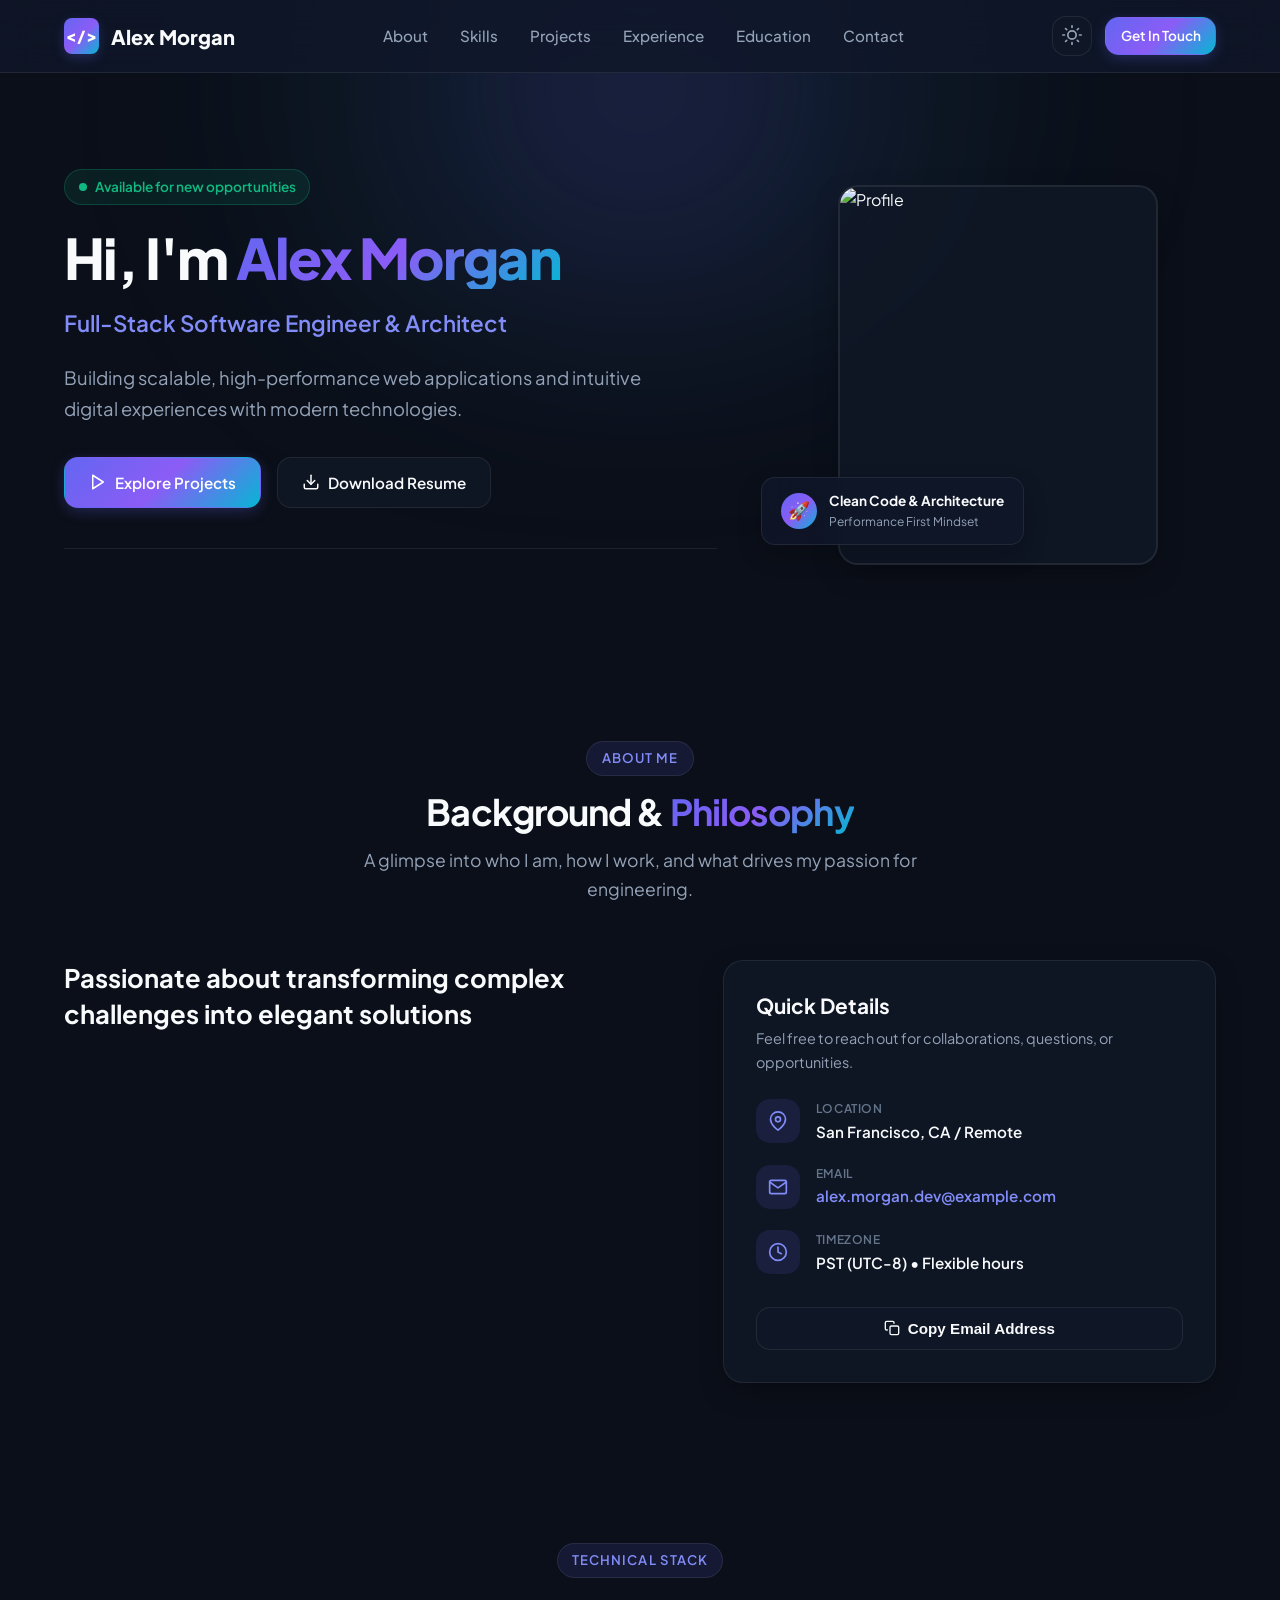
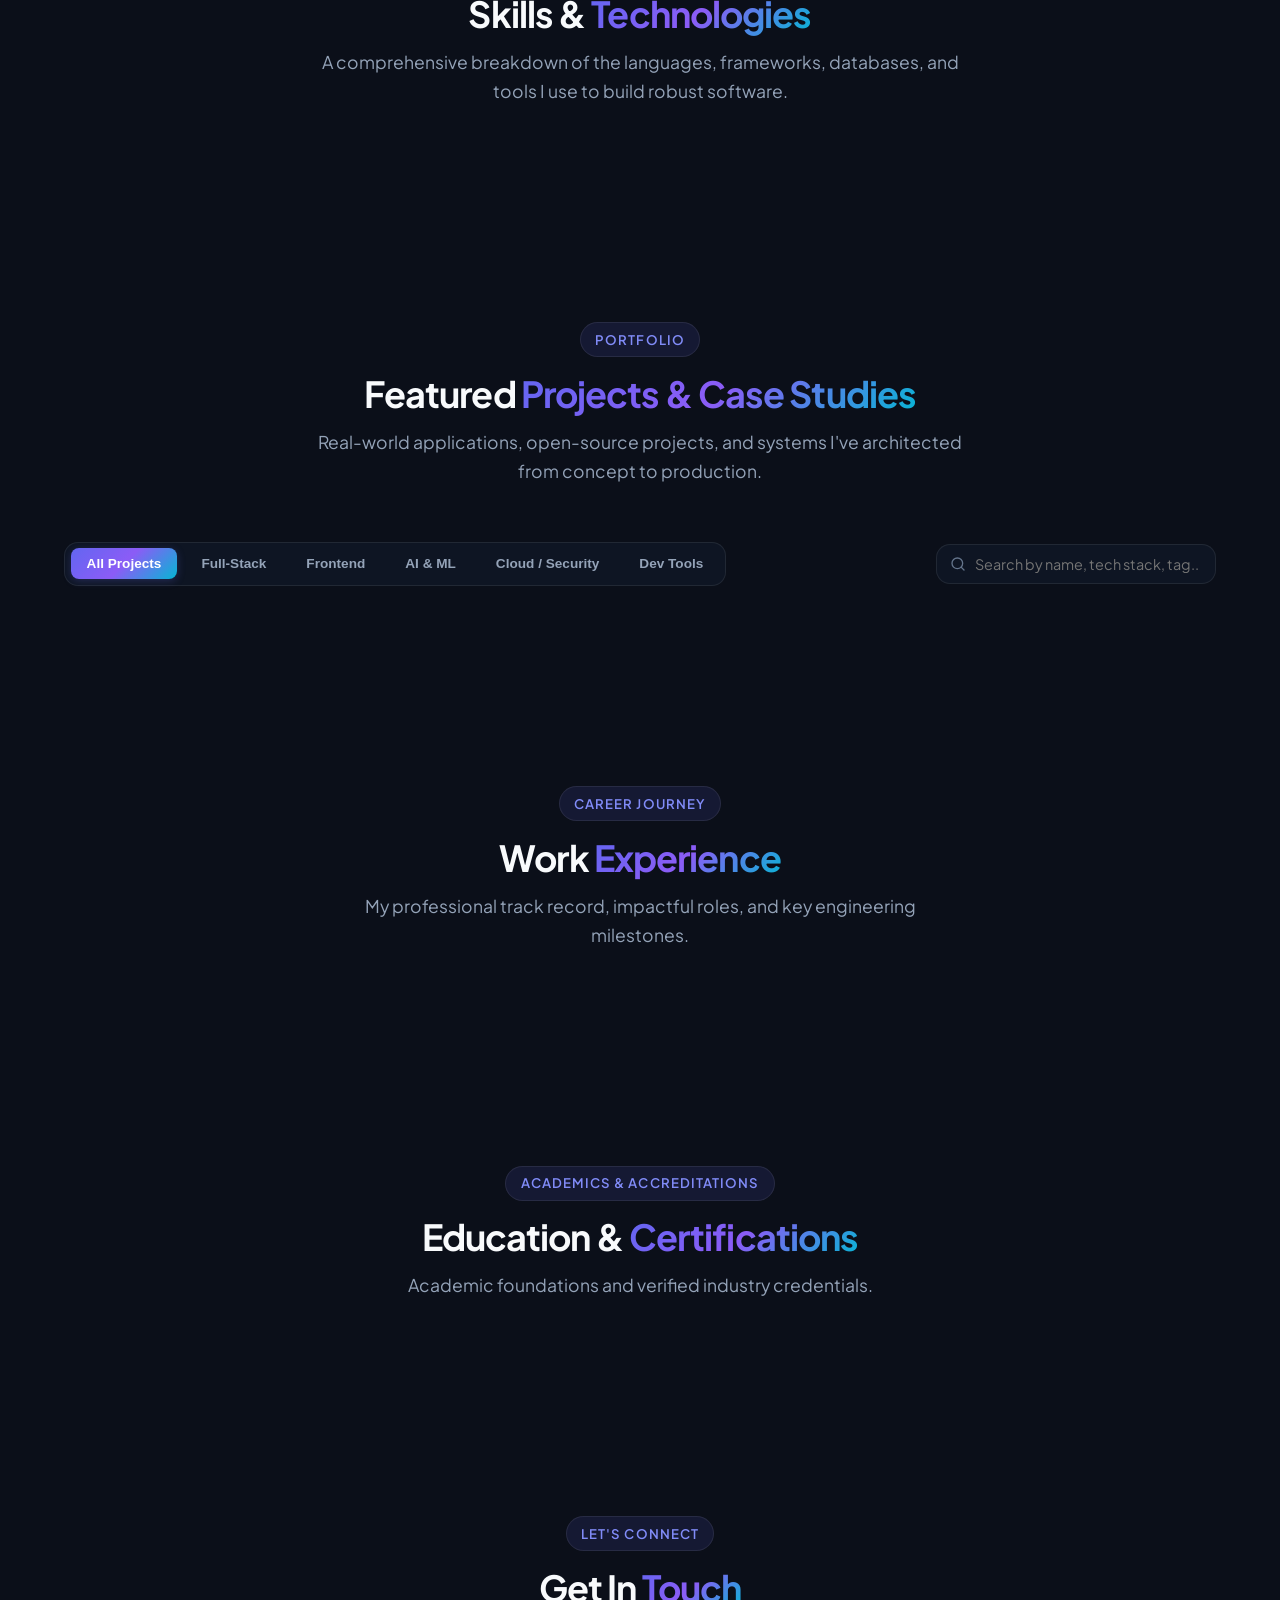
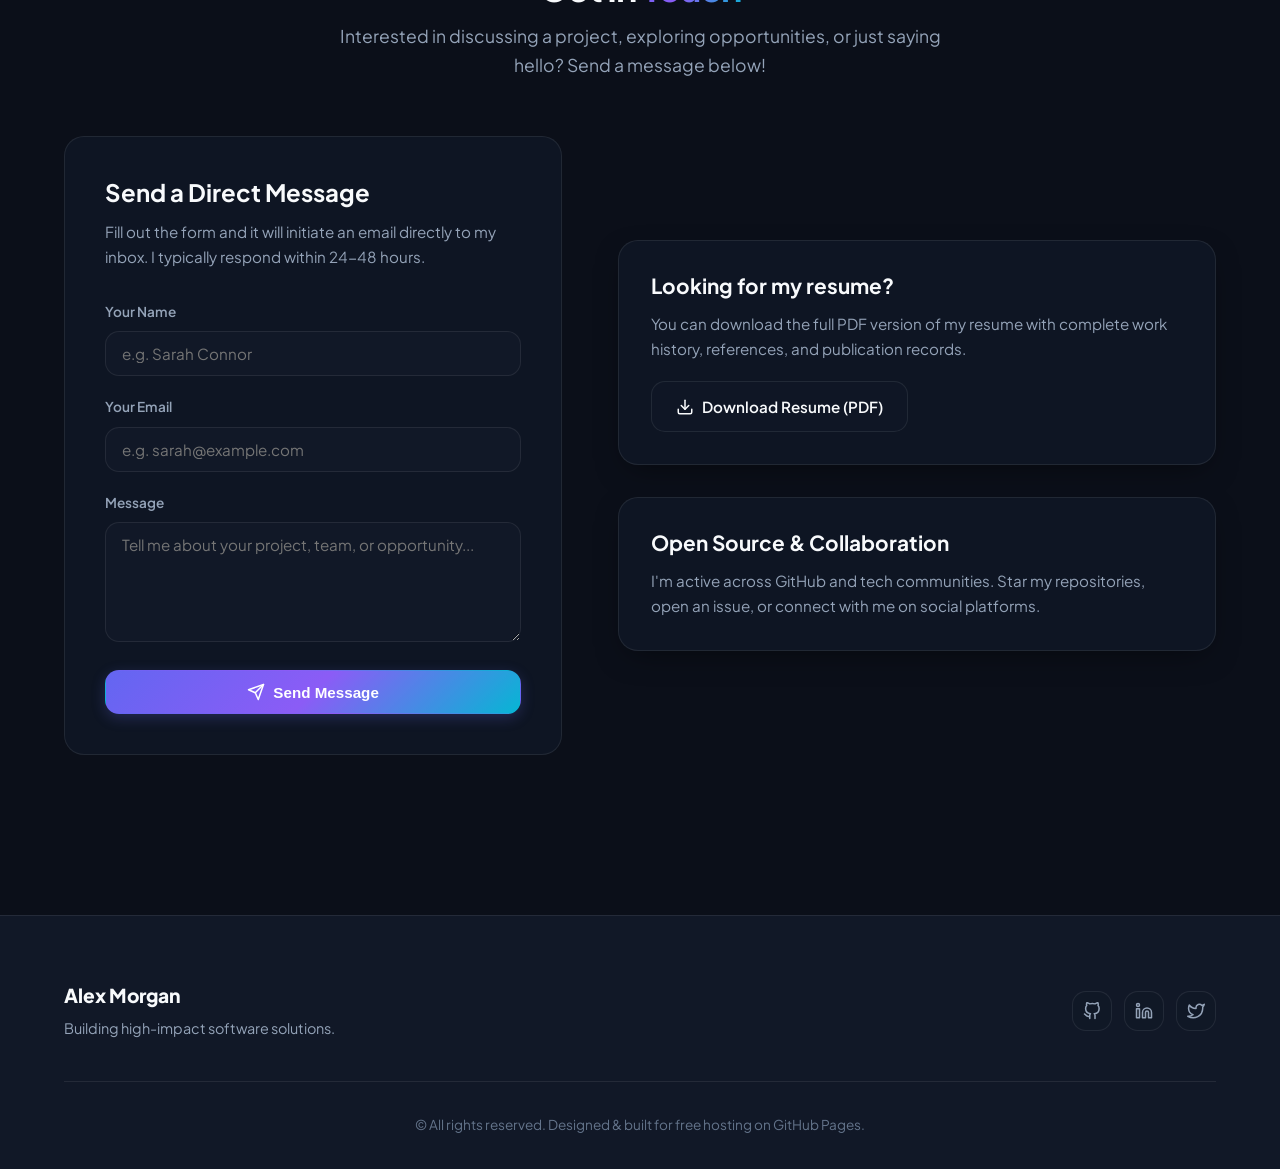
==== index.html @ 6455d2c0 "Add files via upload" ====
<!DOCTYPE html>
<html lang="en" data-theme="dark">
<head>
  <meta charset="UTF-8" />
  <meta name="viewport" content="width=device-width, initial-scale=1.0" />
  <title>Alex Morgan | Software Engineer Portfolio</title>
  <meta name="description" content="Personal portfolio and project showcase for Alex Morgan, Full-Stack Software Engineer & System Architect." />
  <meta name="keywords" content="portfolio, software engineer, web developer, full-stack, react, typescript, nodejs, python" />
  <meta name="author" content="Alex Morgan" />

  <!-- Open Graph / Social Sharing Meta Tags -->
  <meta property="og:type" content="website" />
  <meta property="og:title" content="Alex Morgan | Software Engineer Portfolio" />
  <meta property="og:description" content="Explore my software engineering projects, technical skills, and career journey." />
  <meta property="og:image" content="https://images.unsplash.com/photo-1534528741775-53994a69daeb?w=1200" />
  <meta property="twitter:card" content="summary_large_image" />

  <!-- Google Fonts: Plus Jakarta Sans & JetBrains Mono -->
  <link rel="preconnect" href="https://fonts.googleapis.com" />
  <link rel="preconnect" href="https://fonts.gstatic.com" crossorigin />
  <link href="https://fonts.googleapis.com/css2?family=JetBrains+Mono:wght@400;500;600&family=Plus+Jakarta+Sans:wght@400;500;600;700;800&display=swap" rel="stylesheet" />

  <!-- Stylesheet -->
  <link rel="stylesheet" href="style.css" />
</head>
<body>

  <!-- Scroll Progress Indicator -->
  <div id="scroll-progress"></div>

  <!-- Navigation Bar -->
  <header class="navbar">
    <div class="container nav-container">
      <a href="#hero" class="nav-logo">
        <div class="logo-badge">&lt;/&gt;</div>
        <span id="nav-logo-text">Alex Morgan</span>
      </a>

      <!-- Desktop Nav Links -->
      <ul class="nav-links">
        <li><a href="#about" class="nav-link">About</a></li>
        <li><a href="#skills" class="nav-link">Skills</a></li>
        <li><a href="#projects" class="nav-link">Projects</a></li>
        <li><a href="#experience" class="nav-link">Experience</a></li>
        <li><a href="#education" class="nav-link">Education</a></li>
        <li><a href="#contact" class="nav-link">Contact</a></li>
      </ul>

      <!-- Action Buttons (Theme Toggle & Mobile Menu) -->
      <div class="nav-actions">
        <button id="theme-toggle" class="icon-btn" aria-label="Toggle Color Theme" title="Toggle Light/Dark Theme">
          <span id="theme-icon">
            <!-- Populated by JavaScript -->
            <svg width="20" height="20" viewBox="0 0 24 24" fill="none" stroke="currentColor" stroke-width="2" stroke-linecap="round" stroke-linejoin="round">
              <circle cx="12" cy="12" r="5"></circle>
              <line x1="12" y1="1" x2="12" y2="3"></line>
              <line x1="12" y1="21" x2="12" y2="23"></line>
              <line x1="4.22" y1="4.22" x2="5.64" y2="5.64"></line>
              <line x1="18.36" y1="18.36" x2="19.78" y2="19.78"></line>
              <line x1="1" y1="12" x2="3" y2="12"></line>
              <line x1="21" y1="12" x2="23" y2="12"></line>
              <line x1="4.22" y1="19.78" x2="5.64" y2="18.36"></line>
              <line x1="18.36" y1="5.64" x2="19.78" y2="4.22"></line>
            </svg>
          </span>
        </button>

        <a href="#contact" class="btn btn-primary btn-sm">Get In Touch</a>

        <button id="mobile-menu-toggle" class="icon-btn mobile-toggle" aria-label="Toggle Menu">
          <svg width="22" height="22" viewBox="0 0 24 24" fill="none" stroke="currentColor" stroke-width="2" stroke-linecap="round" stroke-linejoin="round">
            <line x1="3" y1="12" x2="21" y2="12"></line>
            <line x1="3" y1="6" x2="21" y2="6"></line>
            <line x1="3" y1="18" x2="21" y2="18"></line>
          </svg>
        </button>
      </div>
    </div>

    <!-- Mobile Drawer Menu -->
    <div id="mobile-menu-drawer" class="mobile-menu-drawer">
      <a href="#about" class="nav-link mobile-drawer-link">About</a>
      <a href="#skills" class="nav-link mobile-drawer-link">Skills</a>
      <a href="#projects" class="nav-link mobile-drawer-link">Projects</a>
      <a href="#experience" class="nav-link mobile-drawer-link">Experience</a>
      <a href="#education" class="nav-link mobile-drawer-link">Education</a>
      <a href="#contact" class="nav-link mobile-drawer-link">Contact</a>
    </div>
  </header>

  <main>
    <!-- Hero Section -->
    <section id="hero" class="hero-section">
      <div class="container hero-grid">
        <div class="hero-content">
          <div class="hero-badge-container">
            <div class="availability-badge">
              <span class="pulse-dot"></span>
              <span id="hero-availability">Available for new opportunities</span>
            </div>
          </div>

          <h1 class="hero-title">
            Hi, I'm <span id="hero-name" class="gradient-text">Alex Morgan</span>
          </h1>
          <div id="hero-role" class="hero-role">Full-Stack Software Engineer & Architect</div>
          <p id="hero-description" class="hero-description">
            Building scalable, high-performance web applications and intuitive digital experiences with modern technologies.
          </p>

          <div class="hero-cta">
            <a href="#projects" class="btn btn-primary">
              <svg width="18" height="18" viewBox="0 0 24 24" fill="none" stroke="currentColor" stroke-width="2" stroke-linecap="round" stroke-linejoin="round"><polygon points="5 3 19 12 5 21 5 3"></polygon></svg>
              Explore Projects
            </a>
            <a id="hero-resume-btn" href="assets/resume.pdf" target="_blank" rel="noopener noreferrer" class="btn btn-outline">
              <svg width="18" height="18" viewBox="0 0 24 24" fill="none" stroke="currentColor" stroke-width="2" stroke-linecap="round" stroke-linejoin="round"><path d="M21 15v4a2 2 0 0 1-2 2H5a2 2 0 0 1-2-2v-4"></path><polyline points="7 10 12 15 17 10"></polyline><line x1="12" y1="15" x2="12" y2="3"></line></svg>
              Download Resume
            </a>
          </div>

          <div id="hero-stats-container" class="hero-stats">
            <!-- Stats rendered dynamically by JS -->
          </div>
        </div>

        <!-- Hero Avatar Card -->
        <div class="hero-avatar-card">
          <div class="avatar-wrapper">
            <img id="hero-avatar-img" src="" alt="Profile" class="avatar-img" />
          </div>
          <div class="avatar-floating-tag">
            <div class="floating-icon">🚀</div>
            <div>
              <div class="floating-text-title">Clean Code & Architecture</div>
              <div class="floating-text-sub">Performance First Mindset</div>
            </div>
          </div>
        </div>
      </div>
    </section>

    <!-- About Me Section -->
    <section id="about" class="section">
      <div class="container">
        <div class="section-header">
          <span class="section-badge">About Me</span>
          <h2 class="section-title">Background & <span class="gradient-text">Philosophy</span></h2>
          <p class="section-subtitle">A glimpse into who I am, how I work, and what drives my passion for engineering.</p>
        </div>

        <div class="about-grid">
          <div class="about-text">
            <h3 id="about-heading">Passionate about transforming complex challenges into elegant solutions</h3>
            <div id="about-paragraphs">
              <!-- Paragraphs rendered by JS -->
            </div>
            <ul id="about-highlights-list" class="about-highlights">
              <!-- Highlights rendered by JS -->
            </ul>
          </div>

          <div class="about-card-box">
            <h3 style="font-size: 1.3rem; margin-bottom: 0.5rem;">Quick Details</h3>
            <p style="color: var(--text-secondary); font-size: 0.9rem;">Feel free to reach out for collaborations, questions, or opportunities.</p>

            <ul class="contact-info-list">
              <li class="contact-info-item">
                <div class="contact-info-icon">
                  <svg width="20" height="20" viewBox="0 0 24 24" fill="none" stroke="currentColor" stroke-width="2" stroke-linecap="round" stroke-linejoin="round"><path d="M21 10c0 7-9 13-9 13s-9-6-9-13a9 9 0 0 1 18 0z"></path><circle cx="12" cy="10" r="3"></circle></svg>
                </div>
                <div>
                  <div class="contact-info-label">Location</div>
                  <div id="contact-val-location" class="contact-info-val">San Francisco, CA / Remote</div>
                </div>
              </li>

              <li class="contact-info-item">
                <div class="contact-info-icon">
                  <svg width="20" height="20" viewBox="0 0 24 24" fill="none" stroke="currentColor" stroke-width="2" stroke-linecap="round" stroke-linejoin="round"><path d="M4 4h16c1.1 0 2 .9 2 2v12c0 1.1-.9 2-2 2H4c-1.1 0-2-.9-2-2V6c0-1.1.9-2 2-2z"></path><polyline points="22,6 12,13 2,6"></polyline></svg>
                </div>
                <div>
                  <div class="contact-info-label">Email</div>
                  <a id="contact-val-email" href="mailto:alex.morgan.dev@example.com" class="contact-info-val" style="color: var(--text-accent); text-decoration: none;">alex.morgan.dev@example.com</a>
                </div>
              </li>

              <li class="contact-info-item">
                <div class="contact-info-icon">
                  <svg width="20" height="20" viewBox="0 0 24 24" fill="none" stroke="currentColor" stroke-width="2" stroke-linecap="round" stroke-linejoin="round"><circle cx="12" cy="12" r="10"></circle><polyline points="12 6 12 12 16 14"></polyline></svg>
                </div>
                <div>
                  <div class="contact-info-label">Timezone</div>
                  <div class="contact-info-val">PST (UTC-8) • Flexible hours</div>
                </div>
              </li>
            </ul>

            <div style="margin-top: 2rem;">
              <button id="copy-email-btn" class="btn btn-outline" style="width: 100%;">
                <svg width="16" height="16" viewBox="0 0 24 24" fill="none" stroke="currentColor" stroke-width="2" stroke-linecap="round" stroke-linejoin="round"><rect x="9" y="9" width="13" height="13" rx="2" ry="2"></rect><path d="M5 15H4a2 2 0 0 1-2-2V4a2 2 0 0 1 2-2h9a2 2 0 0 1 2 2v1"></path></svg>
                Copy Email Address
              </button>
            </div>
          </div>
        </div>
      </div>
    </section>

    <!-- Skills Section -->
    <section id="skills" class="section">
      <div class="container">
        <div class="section-header">
          <span class="section-badge">Technical Stack</span>
          <h2 class="section-title">Skills & <span class="gradient-text">Technologies</span></h2>
          <p class="section-subtitle">A comprehensive breakdown of the languages, frameworks, databases, and tools I use to build robust software.</p>
        </div>

        <div id="skills-container" class="skills-grid">
          <!-- Skills Cards rendered by JS -->
        </div>
      </div>
    </section>

    <!-- Projects Section -->
    <section id="projects" class="section">
      <div class="container">
        <div class="section-header">
          <span class="section-badge">Portfolio</span>
          <h2 class="section-title">Featured <span class="gradient-text">Projects & Case Studies</span></h2>
          <p class="section-subtitle">Real-world applications, open-source projects, and systems I've architected from concept to production.</p>
        </div>

        <!-- Filter Tabs & Realtime Search -->
        <div class="projects-controls">
          <div class="filter-search-bar">
            <div class="filter-tabs">
              <button class="filter-tab active" data-category="all">All Projects</button>
              <button class="filter-tab" data-category="fullstack">Full-Stack</button>
              <button class="filter-tab" data-category="frontend">Frontend</button>
              <button class="filter-tab" data-category="ai-ml">AI & ML</button>
              <button class="filter-tab" data-category="cloud">Cloud / Security</button>
              <button class="filter-tab" data-category="tools">Dev Tools</button>
            </div>

            <div class="search-box-wrapper">
              <svg class="search-icon" width="16" height="16" viewBox="0 0 24 24" fill="none" stroke="currentColor" stroke-width="2" stroke-linecap="round" stroke-linejoin="round">
                <circle cx="11" cy="11" r="8"></circle>
                <line x1="21" y1="21" x2="16.65" y2="16.65"></line>
              </svg>
              <input type="text" id="project-search-input" class="search-input" placeholder="Search by name, tech stack, tag..." />
            </div>
          </div>
        </div>

        <!-- Projects Grid -->
        <div id="projects-grid" class="projects-grid">
          <!-- Project Cards rendered dynamically by JS -->
        </div>
      </div>
    </section>

    <!-- Experience Section -->
    <section id="experience" class="section">
      <div class="container">
        <div class="section-header">
          <span class="section-badge">Career Journey</span>
          <h2 class="section-title">Work <span class="gradient-text">Experience</span></h2>
          <p class="section-subtitle">My professional track record, impactful roles, and key engineering milestones.</p>
        </div>

        <div id="experience-timeline" class="timeline">
          <!-- Experience items rendered by JS -->
        </div>
      </div>
    </section>

    <!-- Education & Certifications Section -->
    <section id="education" class="section">
      <div class="container">
        <div class="section-header">
          <span class="section-badge">Academics & Accreditations</span>
          <h2 class="section-title">Education & <span class="gradient-text">Certifications</span></h2>
          <p class="section-subtitle">Academic foundations and verified industry credentials.</p>
        </div>

        <!-- Education Timeline -->
        <div id="education-timeline" class="timeline">
          <!-- Education rendered by JS -->
        </div>

        <!-- Certifications List -->
        <div id="certifications-container" class="certifications-grid">
          <!-- Certifications rendered by JS -->
        </div>
      </div>
    </section>

    <!-- Contact Section -->
    <section id="contact" class="section">
      <div class="container">
        <div class="section-header">
          <span class="section-badge">Let's Connect</span>
          <h2 class="section-title">Get In <span class="gradient-text">Touch</span></h2>
          <p class="section-subtitle">Interested in discussing a project, exploring opportunities, or just saying hello? Send a message below!</p>
        </div>

        <div class="contact-grid">
          <div class="contact-card-main">
            <h3 style="font-size: 1.5rem; margin-bottom: 0.75rem;">Send a Direct Message</h3>
            <p style="color: var(--text-secondary); margin-bottom: 2rem; font-size: 0.95rem;">
              Fill out the form and it will initiate an email directly to my inbox. I typically respond within 24-48 hours.
            </p>

            <form id="contact-form" class="contact-form">
              <div class="form-group">
                <label for="form-name" class="form-label">Your Name</label>
                <input type="text" id="form-name" class="form-input" placeholder="e.g. Sarah Connor" required />
              </div>

              <div class="form-group">
                <label for="form-email" class="form-label">Your Email</label>
                <input type="email" id="form-email" class="form-input" placeholder="e.g. sarah@example.com" required />
              </div>

              <div class="form-group">
                <label for="form-message" class="form-label">Message</label>
                <textarea id="form-message" class="form-textarea" placeholder="Tell me about your project, team, or opportunity..." required></textarea>
              </div>

              <button type="submit" class="btn btn-primary" style="margin-top: 0.5rem;">
                <svg width="18" height="18" viewBox="0 0 24 24" fill="none" stroke="currentColor" stroke-width="2" stroke-linecap="round" stroke-linejoin="round"><line x1="22" y1="2" x2="11" y2="13"></line><polygon points="22 2 15 22 11 13 2 9 22 2"></polygon></svg>
                Send Message
              </button>
            </form>
          </div>

          <div style="display: flex; flex-direction: column; justify-content: center; gap: 2rem;">
            <div class="about-card-box">
              <h3 style="font-size: 1.3rem; margin-bottom: 0.75rem;">Looking for my resume?</h3>
              <p style="color: var(--text-secondary); font-size: 0.95rem; margin-bottom: 1.25rem;">
                You can download the full PDF version of my resume with complete work history, references, and publication records.
              </p>
              <a href="assets/resume.pdf" target="_blank" rel="noopener noreferrer" class="btn btn-outline">
                <svg width="18" height="18" viewBox="0 0 24 24" fill="none" stroke="currentColor" stroke-width="2" stroke-linecap="round" stroke-linejoin="round"><path d="M21 15v4a2 2 0 0 1-2 2H5a2 2 0 0 1-2-2v-4"></path><polyline points="7 10 12 15 17 10"></polyline><line x1="12" y1="15" x2="12" y2="3"></line></svg>
                Download Resume (PDF)
              </a>
            </div>

            <div class="about-card-box">
              <h3 style="font-size: 1.3rem; margin-bottom: 0.75rem;">Open Source & Collaboration</h3>
              <p style="color: var(--text-secondary); font-size: 0.95rem;">
                I'm active across GitHub and tech communities. Star my repositories, open an issue, or connect with me on social platforms.
              </p>
            </div>
          </div>
        </div>
      </div>
    </section>
  </main>

  <!-- Project Deep-Dive Modal -->
  <div id="project-modal" class="modal-backdrop" role="dialog" aria-modal="true">
    <div class="modal-container">
      <button id="modal-close-btn" class="modal-close-btn" aria-label="Close details modal">
        <svg width="20" height="20" viewBox="0 0 24 24" fill="none" stroke="currentColor" stroke-width="2" stroke-linecap="round" stroke-linejoin="round">
          <line x1="18" y1="6" x2="6" y2="18"></line>
          <line x1="6" y1="6" x2="18" y2="18"></line>
        </svg>
      </button>

      <img id="modal-banner-img" src="" alt="Project Preview" class="modal-banner-img" />

      <div class="modal-body">
        <h2 id="modal-title" class="modal-title"></h2>
        <div id="modal-subtitle" class="modal-subtitle"></div>

        <div id="modal-tags" class="project-tags" style="margin-bottom: 1.5rem;"></div>

        <div class="modal-section">
          <h3 class="modal-section-title">Project Overview</h3>
          <p id="modal-overview"></p>
        </div>

        <div class="modal-section">
          <h3 class="modal-section-title">Key Architectural Features</h3>
          <ul id="modal-features" class="modal-feature-list"></ul>
        </div>

        <div class="modal-section">
          <h3 class="modal-section-title">Technical Challenges & Solutions</h3>
          <div class="modal-challenge-box">
            <strong>Challenge:</strong> <span id="modal-challenge"></span>
          </div>
          <div style="margin-top: 0.75rem;">
            <strong>Solution:</strong> <span id="modal-solution"></span>
          </div>
        </div>

        <div class="modal-footer-actions">
          <a id="modal-demo-btn" href="#" target="_blank" rel="noopener noreferrer" class="btn btn-primary">
            <svg width="16" height="16" viewBox="0 0 24 24" fill="none" stroke="currentColor" stroke-width="2" stroke-linecap="round" stroke-linejoin="round"><path d="M18 13v6a2 2 0 0 1-2 2H5a2 2 0 0 1-2-2V8a2 2 0 0 1 2-2h6"></path><polyline points="15 3 21 3 21 9"></polyline><line x1="10" y1="14" x2="21" y2="3"></line></svg>
            Launch Live Demo
          </a>
          <a id="modal-github-btn" href="#" target="_blank" rel="noopener noreferrer" class="btn btn-outline">
            <svg width="16" height="16" viewBox="0 0 24 24" fill="none" stroke="currentColor" stroke-width="2" stroke-linecap="round" stroke-linejoin="round"><path d="M9 19c-5 1.5-5-2.5-7-3m14 6v-3.87a3.37 3.37 0 0 0-.94-2.61c3.14-.35 6.44-1.54 6.44-7A5.44 5.44 0 0 0 20 4.77 5.07 5.07 0 0 0 19.91 1S18.73.65 16 2.48a13.38 13.38 0 0 0-7 0C6.27.65 5.09 1 5.09 1A5.07 5.07 0 0 0 5 4.77a5.44 5.44 0 0 0-1.5 3.78c0 5.42 3.3 6.61 6.44 7A3.37 3.37 0 0 0 9 18.13V22"></path></svg>
            View GitHub Repository
          </a>
        </div>
      </div>
    </div>
  </div>

  <!-- Back to Top Button -->
  <button id="back-to-top" class="back-to-top" aria-label="Back to Top">
    <svg width="20" height="20" viewBox="0 0 24 24" fill="none" stroke="currentColor" stroke-width="2.5" stroke-linecap="round" stroke-linejoin="round">
      <polyline points="18 15 12 9 6 15"></polyline>
    </svg>
  </button>

  <!-- Footer -->
  <footer class="footer">
    <div class="container">
      <div class="footer-grid">
        <div>
          <div style="font-weight: 800; font-size: 1.2rem; margin-bottom: 0.35rem;" id="footer-name">Alex Morgan</div>
          <div style="color: var(--text-secondary); font-size: 0.9rem;">Building high-impact software solutions.</div>
        </div>

        <div class="footer-social-links">
          <a id="footer-github" href="#" target="_blank" rel="noopener noreferrer" class="icon-btn" title="GitHub">
            <svg width="18" height="18" viewBox="0 0 24 24" fill="none" stroke="currentColor" stroke-width="2" stroke-linecap="round" stroke-linejoin="round"><path d="M9 19c-5 1.5-5-2.5-7-3m14 6v-3.87a3.37 3.37 0 0 0-.94-2.61c3.14-.35 6.44-1.54 6.44-7A5.44 5.44 0 0 0 20 4.77 5.07 5.07 0 0 0 19.91 1S18.73.65 16 2.48a13.38 13.38 0 0 0-7 0C6.27.65 5.09 1 5.09 1A5.07 5.07 0 0 0 5 4.77a5.44 5.44 0 0 0-1.5 3.78c0 5.42 3.3 6.61 6.44 7A3.37 3.37 0 0 0 9 18.13V22"></path></svg>
          </a>
          <a id="footer-linkedin" href="#" target="_blank" rel="noopener noreferrer" class="icon-btn" title="LinkedIn">
            <svg width="18" height="18" viewBox="0 0 24 24" fill="none" stroke="currentColor" stroke-width="2" stroke-linecap="round" stroke-linejoin="round"><path d="M16 8a6 6 0 0 1 6 6v7h-4v-7a2 2 0 0 0-2-2 2 2 0 0 0-2 2v7h-4v-7a6 6 0 0 1 6-6z"></path><rect x="2" y="9" width="4" height="12"></rect><circle cx="4" cy="4" r="2"></circle></svg>
          </a>
          <a id="footer-twitter" href="#" target="_blank" rel="noopener noreferrer" class="icon-btn" title="Twitter / X">
            <svg width="18" height="18" viewBox="0 0 24 24" fill="none" stroke="currentColor" stroke-width="2" stroke-linecap="round" stroke-linejoin="round"><path d="M23 3a10.9 10.9 0 0 1-3.14 1.53 4.48 4.48 0 0 0-7.86 3v1A10.66 10.66 0 0 1 3 4s-4 9 5 13a11.64 11.64 0 0 1-7 2c9 5 20 0 20-11.5a4.5 4.5 0 0 0-.08-.83A7.72 7.72 0 0 0 23 3z"></path></svg>
          </a>
        </div>
      </div>

      <div class="footer-bottom">
        <p>&copy; <span id="footer-year"></span> All rights reserved. Designed & built for free hosting on GitHub Pages.</p>
      </div>
    </div>
  </footer>

  <!-- Scripts -->
  <script src="data.js"></script>
  <script src="app.js"></script>
</body>
</html>
---- style.css ----
/* ==========================================================================
   MODERN DYNAMIC PORTFOLIO STYLESHEET
   Supports Light/Dark Themes, Responsive Design & Interactive Components
   ========================================================================== */

/* --- CSS Variables & Design Tokens --- */
:root {
  --font-sans: 'Plus Jakarta Sans', -apple-system, BlinkMacSystemFont, 'Segoe UI', Roboto, sans-serif;
  --font-mono: 'JetBrains Mono', SFMono-Regular, Menlo, Monaco, Consolas, monospace;

  /* Color Palette - Dark Theme (Default) */
  --bg-primary: #0b0f19;
  --bg-secondary: #111827;
  --bg-card: rgba(17, 24, 39, 0.75);
  --bg-card-hover: rgba(31, 41, 55, 0.85);
  --bg-glass: rgba(15, 23, 42, 0.8);
  --bg-tag: rgba(99, 102, 241, 0.12);
  --bg-modal: #0f172a;

  --text-primary: #f8fafc;
  --text-secondary: #94a3b8;
  --text-muted: #64748b;
  --text-accent: #818cf8;

  --accent-primary: #6366f1;
  --accent-secondary: #06b6d4;
  --accent-gradient: linear-gradient(135deg, #6366f1 0%, #8b5cf6 50%, #06b6d4 100%);
  --accent-gradient-hover: linear-gradient(135deg, #4f46e5 0%, #7c3aed 50%, #0891b2 100%);
  --accent-glow: rgba(99, 102, 241, 0.25);

  --border-color: rgba(255, 255, 255, 0.08);
  --border-hover: rgba(99, 102, 241, 0.4);
  --border-active: rgba(99, 102, 241, 0.8);

  --card-shadow: 0 10px 30px -10px rgba(0, 0, 0, 0.5);
  --card-shadow-hover: 0 20px 40px -15px rgba(99, 102, 241, 0.25);
  --modal-backdrop: rgba(3, 7, 18, 0.85);

  --radius-sm: 8px;
  --radius-md: 14px;
  --radius-lg: 20px;
  --radius-full: 9999px;

  --transition-fast: 0.15s ease;
  --transition-normal: 0.25s cubic-bezier(0.16, 1, 0.3, 1);
  --transition-slow: 0.4s cubic-bezier(0.16, 1, 0.3, 1);
}

/* Light Theme Variables */
[data-theme="light"] {
  --bg-primary: #f8fafc;
  --bg-secondary: #ffffff;
  --bg-card: rgba(255, 255, 255, 0.9);
  --bg-card-hover: #ffffff;
  --bg-glass: rgba(255, 255, 255, 0.85);
  --bg-tag: rgba(79, 70, 229, 0.08);
  --bg-modal: #ffffff;

  --text-primary: #0f172a;
  --text-secondary: #475569;
  --text-muted: #94a3b8;
  --text-accent: #4f46e5;

  --border-color: rgba(15, 23, 42, 0.08);
  --border-hover: rgba(79, 70, 229, 0.35);
  --border-active: rgba(79, 70, 229, 0.8);

  --card-shadow: 0 10px 30px -10px rgba(15, 23, 42, 0.08);
  --card-shadow-hover: 0 20px 40px -15px rgba(79, 70, 229, 0.15);
  --modal-backdrop: rgba(15, 23, 42, 0.6);
}

/* --- Base & Reset --- */
*, *::before, *::after {
  box-sizing: border-box;
  margin: 0;
  padding: 0;
}

html {
  scroll-behavior: smooth;
  font-size: 16px;
  -webkit-font-smoothing: antialiased;
}

body {
  font-family: var(--font-sans);
  background-color: var(--bg-primary);
  color: var(--text-primary);
  line-height: 1.65;
  overflow-x: hidden;
  position: relative;
  transition: background-color var(--transition-normal), color var(--transition-normal);
}

/* Global Ambient Glow Background */
body::before {
  content: '';
  position: fixed;
  top: -20%;
  left: 50%;
  transform: translateX(-50%);
  width: 80vw;
  height: 60vh;
  background: radial-gradient(circle, var(--accent-glow) 0%, rgba(6, 182, 212, 0.05) 50%, transparent 80%);
  filter: blur(100px);
  z-index: -1;
  pointer-events: none;
}

/* Scroll Progress Bar */
#scroll-progress {
  position: fixed;
  top: 0;
  left: 0;
  height: 3px;
  background: var(--accent-gradient);
  width: 0%;
  z-index: 1000;
  transition: width 0.1s linear;
}

/* Container */
.container {
  width: 100%;
  max-width: 1200px;
  margin: 0 auto;
  padding: 0 1.5rem;
}

/* --- Typography & Headings --- */
h1, h2, h3, h4, h5, h6 {
  color: var(--text-primary);
  font-weight: 700;
  line-height: 1.25;
}

.section-header {
  text-align: center;
  margin-bottom: 3.5rem;
}

.section-badge {
  display: inline-flex;
  align-items: center;
  gap: 0.5rem;
  padding: 0.35rem 0.9rem;
  background: var(--bg-tag);
  border: 1px solid var(--border-color);
  border-radius: var(--radius-full);
  font-size: 0.825rem;
  font-weight: 600;
  color: var(--text-accent);
  text-transform: uppercase;
  letter-spacing: 0.08em;
  margin-bottom: 0.85rem;
}

.section-title {
  font-size: 2.25rem;
  letter-spacing: -0.025em;
  margin-bottom: 0.75rem;
}

.gradient-text {
  background: var(--accent-gradient);
  -webkit-background-clip: text;
  -webkit-text-fill-color: transparent;
  display: inline-block;
}

.section-subtitle {
  font-size: 1.1rem;
  color: var(--text-secondary);
  max-width: 650px;
  margin: 0 auto;
}

/* --- Navbar --- */
.navbar {
  position: sticky;
  top: 0;
  left: 0;
  width: 100%;
  z-index: 900;
  backdrop-filter: blur(16px);
  -webkit-backdrop-filter: blur(16px);
  background: var(--bg-glass);
  border-bottom: 1px solid var(--border-color);
  transition: background-color var(--transition-fast), border-color var(--transition-fast);
}

.nav-container {
  display: flex;
  align-items: center;
  justify-content: space-between;
  height: 4.5rem;
}

.nav-logo {
  display: flex;
  align-items: center;
  gap: 0.75rem;
  text-decoration: none;
  font-weight: 800;
  font-size: 1.25rem;
  color: var(--text-primary);
}

.logo-badge {
  width: 2.2rem;
  height: 2.2rem;
  background: var(--accent-gradient);
  color: #fff;
  border-radius: var(--radius-sm);
  display: flex;
  align-items: center;
  justify-content: center;
  font-size: 1rem;
  font-weight: 800;
  box-shadow: 0 4px 12px var(--accent-glow);
}

.nav-links {
  display: flex;
  align-items: center;
  gap: 2rem;
  list-style: none;
}

.nav-link {
  text-decoration: none;
  color: var(--text-secondary);
  font-size: 0.95rem;
  font-weight: 500;
  transition: color var(--transition-fast);
  position: relative;
}

.nav-link:hover, .nav-link.active {
  color: var(--text-primary);
}

.nav-link.active::after {
  content: '';
  position: absolute;
  bottom: -6px;
  left: 0;
  width: 100%;
  height: 2px;
  background: var(--accent-gradient);
  border-radius: 2px;
}

.nav-actions {
  display: flex;
  align-items: center;
  gap: 0.85rem;
}

/* Icon Buttons & Theme Toggle */
.icon-btn {
  background: var(--bg-card);
  border: 1px solid var(--border-color);
  color: var(--text-secondary);
  width: 2.5rem;
  height: 2.5rem;
  border-radius: var(--radius-md);
  display: flex;
  align-items: center;
  justify-content: center;
  cursor: pointer;
  transition: all var(--transition-fast);
}

.icon-btn:hover {
  color: var(--text-primary);
  border-color: var(--border-hover);
  transform: translateY(-2px);
}

.mobile-toggle {
  display: none;
}

/* --- Buttons --- */
.btn {
  display: inline-flex;
  align-items: center;
  justify-content: center;
  gap: 0.5rem;
  padding: 0.75rem 1.5rem;
  border-radius: var(--radius-md);
  font-size: 0.95rem;
  font-weight: 600;
  text-decoration: none;
  cursor: pointer;
  transition: all var(--transition-normal);
  border: 1px solid transparent;
}

.btn-primary {
  background: var(--accent-gradient);
  color: #ffffff;
  box-shadow: 0 4px 14px var(--accent-glow);
}

.btn-primary:hover {
  box-shadow: 0 6px 20px rgba(99, 102, 241, 0.4);
  transform: translateY(-2px);
}

.btn-outline {
  background: var(--bg-card);
  color: var(--text-primary);
  border-color: var(--border-color);
}

.btn-outline:hover {
  background: var(--bg-card-hover);
  border-color: var(--border-hover);
  transform: translateY(-2px);
}

.btn-sm {
  padding: 0.45rem 0.9rem;
  font-size: 0.85rem;
}

/* --- Hero Section --- */
.hero-section {
  padding: 6rem 0 5rem;
  position: relative;
}

.hero-grid {
  display: grid;
  grid-template-columns: 1.2fr 0.8fr;
  gap: 4rem;
  align-items: center;
}

.hero-badge-container {
  margin-bottom: 1.25rem;
}

.availability-badge {
  display: inline-flex;
  align-items: center;
  gap: 0.5rem;
  padding: 0.35rem 0.85rem;
  background: rgba(16, 185, 129, 0.1);
  border: 1px solid rgba(16, 185, 129, 0.25);
  border-radius: var(--radius-full);
  color: #10b981;
  font-size: 0.85rem;
  font-weight: 600;
}

.pulse-dot {
  width: 8px;
  height: 8px;
  background-color: #10b981;
  border-radius: 50%;
  box-shadow: 0 0 0 0 rgba(16, 185, 129, 0.7);
  animation: pulse 2s infinite;
}

@keyframes pulse {
  0% { transform: scale(0.95); box-shadow: 0 0 0 0 rgba(16, 185, 129, 0.7); }
  70% { transform: scale(1); box-shadow: 0 0 0 8px rgba(16, 185, 129, 0); }
  100% { transform: scale(0.95); box-shadow: 0 0 0 0 rgba(16, 185, 129, 0); }
}

.hero-title {
  font-size: 3.5rem;
  font-weight: 800;
  letter-spacing: -0.03em;
  line-height: 1.15;
  margin-bottom: 1rem;
}

.hero-role {
  font-size: 1.4rem;
  font-weight: 600;
  color: var(--text-accent);
  margin-bottom: 1.25rem;
}

.hero-description {
  font-size: 1.15rem;
  color: var(--text-secondary);
  line-height: 1.7;
  margin-bottom: 2rem;
  max-width: 580px;
}

.hero-cta {
  display: flex;
  flex-wrap: wrap;
  gap: 1rem;
  margin-bottom: 2.5rem;
}

.hero-stats {
  display: grid;
  grid-template-columns: repeat(4, 1fr);
  gap: 1.5rem;
  padding-top: 2rem;
  border-top: 1px solid var(--border-color);
}

.stat-item {
  display: flex;
  flex-direction: column;
}

.stat-value {
  font-size: 1.85rem;
  font-weight: 800;
  color: var(--text-primary);
  letter-spacing: -0.02em;
}

.stat-label {
  font-size: 0.8rem;
  color: var(--text-muted);
  font-weight: 500;
}

.hero-avatar-card {
  position: relative;
  display: flex;
  justify-content: center;
  align-items: center;
}

.avatar-wrapper {
  position: relative;
  width: 320px;
  height: 380px;
  border-radius: var(--radius-lg);
  overflow: hidden;
  box-shadow: var(--card-shadow);
  border: 2px solid var(--border-color);
  background: var(--bg-card);
}

.avatar-img {
  width: 100%;
  height: 100%;
  object-fit: cover;
  transition: transform var(--transition-slow);
}

.avatar-wrapper:hover .avatar-img {
  transform: scale(1.04);
}

.avatar-floating-tag {
  position: absolute;
  bottom: 20px;
  left: -20px;
  background: var(--bg-glass);
  backdrop-filter: blur(12px);
  -webkit-backdrop-filter: blur(12px);
  border: 1px solid var(--border-color);
  padding: 0.75rem 1.2rem;
  border-radius: var(--radius-md);
  box-shadow: 0 10px 25px rgba(0, 0, 0, 0.2);
  display: flex;
  align-items: center;
  gap: 0.75rem;
}

.floating-icon {
  width: 36px;
  height: 36px;
  background: var(--accent-gradient);
  border-radius: 50%;
  display: flex;
  align-items: center;
  justify-content: center;
  color: #fff;
  font-size: 1.1rem;
}

.floating-text-title {
  font-size: 0.85rem;
  font-weight: 700;
  color: var(--text-primary);
}

.floating-text-sub {
  font-size: 0.75rem;
  color: var(--text-secondary);
}

/* --- Section Common Styles --- */
.section {
  padding: 5rem 0;
  position: relative;
}

/* --- About Section --- */
.about-grid {
  display: grid;
  grid-template-columns: 1.1fr 0.9fr;
  gap: 3.5rem;
  align-items: start;
}

.about-text h3 {
  font-size: 1.6rem;
  margin-bottom: 1.25rem;
  line-height: 1.4;
}

.about-text p {
  color: var(--text-secondary);
  font-size: 1.05rem;
  margin-bottom: 1.25rem;
}

.about-highlights {
  list-style: none;
  margin-top: 1.75rem;
  display: flex;
  flex-direction: column;
  gap: 0.85rem;
}

.about-highlights li {
  display: flex;
  align-items: flex-start;
  gap: 0.75rem;
  color: var(--text-secondary);
  font-size: 0.95rem;
}

.about-highlights svg {
  color: var(--accent-primary);
  flex-shrink: 0;
  margin-top: 0.25rem;
}

.about-card-box {
  background: var(--bg-card);
  border: 1px solid var(--border-color);
  border-radius: var(--radius-lg);
  padding: 2rem;
  box-shadow: var(--card-shadow);
}

.contact-info-list {
  list-style: none;
  display: flex;
  flex-direction: column;
  gap: 1.25rem;
  margin-top: 1.5rem;
}

.contact-info-item {
  display: flex;
  align-items: center;
  gap: 1rem;
}

.contact-info-icon {
  width: 2.75rem;
  height: 2.75rem;
  background: var(--bg-tag);
  border-radius: var(--radius-md);
  display: flex;
  align-items: center;
  justify-content: center;
  color: var(--text-accent);
}

.contact-info-label {
  font-size: 0.75rem;
  text-transform: uppercase;
  color: var(--text-muted);
  font-weight: 600;
  letter-spacing: 0.05em;
}

.contact-info-val {
  font-size: 0.95rem;
  font-weight: 600;
  color: var(--text-primary);
}

/* --- Skills Section --- */
.skills-grid {
  display: grid;
  grid-template-columns: repeat(auto-fit, minmax(260px, 1fr));
  gap: 1.5rem;
}

.skill-card {
  background: var(--bg-card);
  border: 1px solid var(--border-color);
  border-radius: var(--radius-lg);
  padding: 1.75rem;
  transition: all var(--transition-normal);
}

.skill-card:hover {
  transform: translateY(-4px);
  border-color: var(--border-hover);
  box-shadow: var(--card-shadow-hover);
}

.skill-category-header {
  display: flex;
  align-items: center;
  gap: 0.75rem;
  margin-bottom: 1.25rem;
}

.skill-cat-icon {
  width: 2.25rem;
  height: 2.25rem;
  border-radius: var(--radius-sm);
  background: var(--bg-tag);
  display: flex;
  align-items: center;
  justify-content: center;
  color: var(--text-accent);
}

.skill-category-title {
  font-size: 1.15rem;
  font-weight: 700;
}

.skill-items {
  display: flex;
  flex-direction: column;
  gap: 0.75rem;
}

.skill-item-row {
  display: flex;
  justify-content: space-between;
  align-items: center;
  padding: 0.5rem 0.75rem;
  background: rgba(255, 255, 255, 0.02);
  border: 1px solid var(--border-color);
  border-radius: var(--radius-sm);
}

.skill-name {
  font-size: 0.9rem;
  font-weight: 500;
}

.skill-level-badge {
  font-size: 0.75rem;
  font-family: var(--font-mono);
  padding: 0.2rem 0.5rem;
  border-radius: var(--radius-sm);
  background: var(--bg-tag);
  color: var(--text-accent);
}

/* --- Projects Section & Controls --- */
.projects-controls {
  display: flex;
  flex-direction: column;
  gap: 1.25rem;
  margin-bottom: 2.5rem;
}

.filter-search-bar {
  display: flex;
  flex-wrap: wrap;
  justify-content: space-between;
  align-items: center;
  gap: 1rem;
}

.filter-tabs {
  display: flex;
  flex-wrap: wrap;
  gap: 0.5rem;
  background: var(--bg-card);
  padding: 0.35rem;
  border-radius: var(--radius-md);
  border: 1px solid var(--border-color);
}

.filter-tab {
  background: transparent;
  border: none;
  padding: 0.5rem 1rem;
  border-radius: var(--radius-sm);
  font-size: 0.85rem;
  font-weight: 600;
  color: var(--text-secondary);
  cursor: pointer;
  transition: all var(--transition-fast);
}

.filter-tab:hover {
  color: var(--text-primary);
}

.filter-tab.active {
  background: var(--accent-gradient);
  color: #fff;
  box-shadow: 0 2px 8px var(--accent-glow);
}

.search-box-wrapper {
  position: relative;
  min-width: 280px;
}

.search-icon {
  position: absolute;
  left: 0.85rem;
  top: 50%;
  transform: translateY(-50%);
  color: var(--text-muted);
  pointer-events: none;
}

.search-input {
  width: 100%;
  background: var(--bg-card);
  border: 1px solid var(--border-color);
  padding: 0.6rem 1rem 0.6rem 2.4rem;
  border-radius: var(--radius-md);
  color: var(--text-primary);
  font-family: var(--font-sans);
  font-size: 0.9rem;
  transition: border-color var(--transition-fast);
}

.search-input:focus {
  outline: none;
  border-color: var(--accent-primary);
}

/* Projects Grid */
.projects-grid {
  display: grid;
  grid-template-columns: repeat(auto-fill, minmax(350px, 1fr));
  gap: 2rem;
}

.project-card {
  background: var(--bg-card);
  border: 1px solid var(--border-color);
  border-radius: var(--radius-lg);
  overflow: hidden;
  display: flex;
  flex-direction: column;
  transition: all var(--transition-normal);
  position: relative;
}

.project-card:hover {
  transform: translateY(-6px);
  border-color: var(--border-hover);
  box-shadow: var(--card-shadow-hover);
}

.project-image-container {
  position: relative;
  width: 100%;
  height: 200px;
  overflow: hidden;
  background: var(--bg-secondary);
}

.project-image {
  width: 100%;
  height: 100%;
  object-fit: cover;
  transition: transform var(--transition-slow);
}

.project-card:hover .project-image {
  transform: scale(1.05);
}

.project-featured-badge {
  position: absolute;
  top: 12px;
  right: 12px;
  background: var(--accent-gradient);
  color: #fff;
  font-size: 0.75rem;
  font-weight: 700;
  padding: 0.25rem 0.65rem;
  border-radius: var(--radius-full);
  box-shadow: 0 4px 10px rgba(0,0,0,0.3);
  text-transform: uppercase;
  letter-spacing: 0.05em;
}

.project-content {
  padding: 1.5rem;
  display: flex;
  flex-direction: column;
  flex-grow: 1;
}

.project-title {
  font-size: 1.25rem;
  font-weight: 700;
  margin-bottom: 0.4rem;
  color: var(--text-primary);
}

.project-tagline {
  font-size: 0.9rem;
  color: var(--text-secondary);
  line-height: 1.5;
  margin-bottom: 1rem;
  flex-grow: 1;
}

.project-metric-pill {
  display: inline-flex;
  align-items: center;
  gap: 0.4rem;
  padding: 0.3rem 0.75rem;
  background: rgba(6, 182, 212, 0.1);
  border: 1px solid rgba(6, 182, 212, 0.25);
  border-radius: var(--radius-sm);
  color: var(--accent-secondary);
  font-size: 0.8rem;
  font-weight: 600;
  margin-bottom: 1.2rem;
}

.project-tags {
  display: flex;
  flex-wrap: wrap;
  gap: 0.4rem;
  margin-bottom: 1.5rem;
}

.tag-pill {
  font-size: 0.75rem;
  font-family: var(--font-mono);
  padding: 0.2rem 0.55rem;
  border-radius: var(--radius-sm);
  background: var(--bg-tag);
  color: var(--text-accent);
  border: 1px solid var(--border-color);
}

.project-footer {
  display: flex;
  align-items: center;
  justify-content: space-between;
  padding-top: 1rem;
  border-top: 1px solid var(--border-color);
}

.project-links {
  display: flex;
  gap: 0.6rem;
}

.link-btn {
  padding: 0.4rem 0.8rem;
  border-radius: var(--radius-sm);
  font-size: 0.825rem;
  font-weight: 600;
  text-decoration: none;
  display: inline-flex;
  align-items: center;
  gap: 0.35rem;
  background: var(--bg-secondary);
  border: 1px solid var(--border-color);
  color: var(--text-secondary);
  transition: all var(--transition-fast);
}

.link-btn:hover {
  color: var(--text-primary);
  border-color: var(--border-hover);
  background: var(--bg-card-hover);
}

.view-details-btn {
  background: transparent;
  border: none;
  color: var(--text-accent);
  font-size: 0.85rem;
  font-weight: 600;
  display: inline-flex;
  align-items: center;
  gap: 0.3rem;
  cursor: pointer;
  transition: gap var(--transition-fast);
}

.view-details-btn:hover {
  gap: 0.5rem;
  text-decoration: underline;
}

/* Empty State */
.empty-state {
  grid-column: 1 / -1;
  text-align: center;
  padding: 4rem 2rem;
  background: var(--bg-card);
  border-radius: var(--radius-lg);
  border: 1px dashed var(--border-color);
}

.empty-state svg {
  color: var(--text-muted);
  margin-bottom: 1rem;
}

.empty-state h3 {
  font-size: 1.25rem;
  margin-bottom: 0.5rem;
}

.empty-state p {
  color: var(--text-secondary);
  font-size: 0.95rem;
}

/* --- Timeline Sections (Experience & Education) --- */
.timeline {
  position: relative;
  max-width: 860px;
  margin: 0 auto;
  padding-left: 2rem;
}

.timeline::before {
  content: '';
  position: absolute;
  top: 0;
  bottom: 0;
  left: 7px;
  width: 2px;
  background: linear-gradient(180deg, var(--accent-primary) 0%, rgba(99, 102, 241, 0.1) 100%);
}

.timeline-item {
  position: relative;
  margin-bottom: 3rem;
}

.timeline-item:last-child {
  margin-bottom: 0;
}

.timeline-dot {
  position: absolute;
  left: -2rem;
  top: 0.35rem;
  width: 16px;
  height: 16px;
  border-radius: 50%;
  background: var(--bg-primary);
  border: 3px solid var(--accent-primary);
  box-shadow: 0 0 10px var(--accent-glow);
}

.timeline-card {
  background: var(--bg-card);
  border: 1px solid var(--border-color);
  border-radius: var(--radius-lg);
  padding: 2rem;
  transition: all var(--transition-normal);
}

.timeline-card:hover {
  border-color: var(--border-hover);
  box-shadow: var(--card-shadow);
}

.timeline-header {
  display: flex;
  flex-wrap: wrap;
  justify-content: space-between;
  align-items: flex-start;
  gap: 0.75rem;
  margin-bottom: 0.75rem;
}

.timeline-role {
  font-size: 1.3rem;
  font-weight: 700;
  color: var(--text-primary);
}

.timeline-company {
  font-size: 1.05rem;
  font-weight: 600;
  color: var(--text-accent);
}

.timeline-period {
  font-size: 0.85rem;
  font-family: var(--font-mono);
  padding: 0.25rem 0.75rem;
  background: var(--bg-tag);
  border-radius: var(--radius-full);
  color: var(--text-accent);
}

.timeline-location {
  font-size: 0.85rem;
  color: var(--text-muted);
  margin-bottom: 1rem;
}

.timeline-desc {
  color: var(--text-secondary);
  font-size: 0.95rem;
  margin-bottom: 1.25rem;
}

.timeline-bullets {
  list-style: none;
  display: flex;
  flex-direction: column;
  gap: 0.6rem;
  margin-bottom: 1.25rem;
}

.timeline-bullets li {
  display: flex;
  align-items: flex-start;
  gap: 0.6rem;
  font-size: 0.925rem;
  color: var(--text-secondary);
}

.timeline-bullets svg {
  color: var(--accent-primary);
  flex-shrink: 0;
  margin-top: 0.3rem;
}

.timeline-techs {
  display: flex;
  flex-wrap: wrap;
  gap: 0.4rem;
  padding-top: 1rem;
  border-top: 1px solid var(--border-color);
}

/* --- Certifications Grid --- */
.certifications-grid {
  display: grid;
  grid-template-columns: repeat(auto-fit, minmax(300px, 1fr));
  gap: 1.5rem;
  margin-top: 2rem;
}

.cert-card {
  background: var(--bg-card);
  border: 1px solid var(--border-color);
  border-radius: var(--radius-md);
  padding: 1.5rem;
  display: flex;
  align-items: flex-start;
  gap: 1rem;
  transition: all var(--transition-normal);
}

.cert-card:hover {
  border-color: var(--border-hover);
  transform: translateY(-2px);
}

.cert-icon {
  width: 2.75rem;
  height: 2.75rem;
  border-radius: var(--radius-sm);
  background: var(--bg-tag);
  display: flex;
  align-items: center;
  justify-content: center;
  color: var(--text-accent);
  flex-shrink: 0;
}

.cert-title {
  font-size: 1rem;
  font-weight: 700;
  margin-bottom: 0.25rem;
}

.cert-issuer {
  font-size: 0.85rem;
  color: var(--text-secondary);
  margin-bottom: 0.5rem;
}

.cert-link {
  font-size: 0.8rem;
  color: var(--text-accent);
  text-decoration: none;
  font-weight: 600;
  display: inline-flex;
  align-items: center;
  gap: 0.25rem;
}

.cert-link:hover {
  text-decoration: underline;
}

/* --- Contact Section --- */
.contact-grid {
  display: grid;
  grid-template-columns: 1fr 1.2fr;
  gap: 3.5rem;
}

.contact-card-main {
  background: var(--bg-card);
  border: 1px solid var(--border-color);
  border-radius: var(--radius-lg);
  padding: 2.5rem;
}

.contact-form {
  display: flex;
  flex-direction: column;
  gap: 1.25rem;
}

.form-group {
  display: flex;
  flex-direction: column;
  gap: 0.5rem;
}

.form-label {
  font-size: 0.85rem;
  font-weight: 600;
  color: var(--text-secondary);
}

.form-input, .form-textarea {
  width: 100%;
  background: var(--bg-secondary);
  border: 1px solid var(--border-color);
  padding: 0.75rem 1rem;
  border-radius: var(--radius-md);
  color: var(--text-primary);
  font-family: var(--font-sans);
  font-size: 0.95rem;
  transition: border-color var(--transition-fast);
}

.form-input:focus, .form-textarea:focus {
  outline: none;
  border-color: var(--accent-primary);
  box-shadow: 0 0 0 3px var(--bg-tag);
}

.form-textarea {
  resize: vertical;
  min-height: 120px;
}

/* Toast notification */
.toast {
  position: fixed;
  bottom: 2rem;
  right: 2rem;
  background: var(--bg-secondary);
  border: 1px solid var(--border-color);
  border-left: 4px solid var(--accent-primary);
  padding: 1rem 1.5rem;
  border-radius: var(--radius-md);
  box-shadow: 0 10px 25px rgba(0,0,0,0.3);
  color: var(--text-primary);
  font-size: 0.9rem;
  z-index: 2000;
  transform: translateY(100px);
  opacity: 0;
  transition: all var(--transition-normal);
}

.toast.show {
  transform: translateY(0);
  opacity: 1;
}

/* --- Project Detail Modal --- */
.modal-backdrop {
  position: fixed;
  top: 0;
  left: 0;
  width: 100%;
  height: 100%;
  background: var(--modal-backdrop);
  backdrop-filter: blur(8px);
  -webkit-backdrop-filter: blur(8px);
  z-index: 1500;
  display: none;
  align-items: center;
  justify-content: center;
  padding: 1.5rem;
  opacity: 0;
  transition: opacity var(--transition-normal);
}

.modal-backdrop.open {
  display: flex;
  opacity: 1;
}

.modal-container {
  background: var(--bg-modal);
  border: 1px solid var(--border-color);
  border-radius: var(--radius-lg);
  max-width: 800px;
  width: 100%;
  max-height: 90vh;
  overflow-y: auto;
  box-shadow: 0 25px 50px -12px rgba(0, 0, 0, 0.7);
  position: relative;
  transform: scale(0.95);
  transition: transform var(--transition-normal);
}

.modal-backdrop.open .modal-container {
  transform: scale(1);
}

.modal-close-btn {
  position: absolute;
  top: 1.25rem;
  right: 1.25rem;
  background: var(--bg-card);
  border: 1px solid var(--border-color);
  color: var(--text-secondary);
  width: 2.25rem;
  height: 2.25rem;
  border-radius: 50%;
  display: flex;
  align-items: center;
  justify-content: center;
  cursor: pointer;
  z-index: 10;
  transition: all var(--transition-fast);
}

.modal-close-btn:hover {
  color: var(--text-primary);
  background: var(--bg-card-hover);
}

.modal-banner-img {
  width: 100%;
  height: 280px;
  object-fit: cover;
}

.modal-body {
  padding: 2.25rem;
}

.modal-title {
  font-size: 1.85rem;
  font-weight: 800;
  margin-bottom: 0.5rem;
}

.modal-subtitle {
  font-size: 1.05rem;
  color: var(--text-secondary);
  margin-bottom: 1.5rem;
}

.modal-section {
  margin-bottom: 1.75rem;
}

.modal-section-title {
  font-size: 1.1rem;
  font-weight: 700;
  margin-bottom: 0.6rem;
  color: var(--text-primary);
}

.modal-section p {
  color: var(--text-secondary);
  font-size: 0.95rem;
  line-height: 1.65;
}

.modal-feature-list {
  list-style: none;
  display: flex;
  flex-direction: column;
  gap: 0.6rem;
}

.modal-feature-list li {
  display: flex;
  align-items: flex-start;
  gap: 0.6rem;
  font-size: 0.925rem;
  color: var(--text-secondary);
}

.modal-feature-list svg {
  color: var(--accent-primary);
  flex-shrink: 0;
  margin-top: 0.3rem;
}

.modal-challenge-box {
  background: rgba(99, 102, 241, 0.06);
  border-left: 3px solid var(--accent-primary);
  padding: 1rem 1.25rem;
  border-radius: 0 var(--radius-md) var(--radius-md) 0;
  margin-bottom: 1rem;
}

.modal-footer-actions {
  display: flex;
  flex-wrap: wrap;
  gap: 1rem;
  margin-top: 2rem;
  padding-top: 1.5rem;
  border-top: 1px solid var(--border-color);
}

/* --- Footer --- */
.footer {
  padding: 4rem 0 2rem;
  border-top: 1px solid var(--border-color);
  background: var(--bg-secondary);
  margin-top: 5rem;
}

.footer-grid {
  display: flex;
  flex-wrap: wrap;
  justify-content: space-between;
  align-items: center;
  gap: 2rem;
  margin-bottom: 2.5rem;
}

.footer-social-links {
  display: flex;
  gap: 0.75rem;
}

.footer-bottom {
  text-align: center;
  padding-top: 2rem;
  border-top: 1px solid var(--border-color);
  font-size: 0.85rem;
  color: var(--text-muted);
}

/* --- Mobile Menu Drawer --- */
.mobile-menu-drawer {
  position: fixed;
  top: 4.5rem;
  left: 0;
  width: 100%;
  background: var(--bg-glass);
  backdrop-filter: blur(20px);
  -webkit-backdrop-filter: blur(20px);
  border-bottom: 1px solid var(--border-color);
  padding: 1.5rem;
  display: none;
  flex-direction: column;
  gap: 1rem;
  z-index: 890;
}

.mobile-menu-drawer.open {
  display: flex;
}

.mobile-menu-drawer .nav-link {
  font-size: 1.1rem;
  padding: 0.5rem 0;
}

/* --- Back to top button --- */
.back-to-top {
  position: fixed;
  bottom: 2rem;
  right: 2rem;
  width: 2.75rem;
  height: 2.75rem;
  background: var(--accent-gradient);
  color: #fff;
  border: none;
  border-radius: 50%;
  display: flex;
  align-items: center;
  justify-content: center;
  cursor: pointer;
  box-shadow: 0 4px 14px var(--accent-glow);
  opacity: 0;
  visibility: hidden;
  transition: all var(--transition-normal);
  z-index: 800;
}

.back-to-top.show {
  opacity: 1;
  visibility: visible;
}

.back-to-top:hover {
  transform: translateY(-3px);
}

/* --- Responsive Media Queries --- */
@media (max-width: 992px) {
  .hero-grid {
    grid-template-columns: 1fr;
    text-align: center;
    gap: 3rem;
  }

  .hero-description {
    margin: 0 auto 2rem;
  }

  .hero-cta {
    justify-content: center;
  }

  .hero-stats {
    grid-template-columns: repeat(2, 1fr);
  }

  .hero-avatar-card {
    order: -1;
  }

  .about-grid, .contact-grid {
    grid-template-columns: 1fr;
  }
}

@media (max-width: 768px) {
  .nav-links {
    display: none;
  }

  .mobile-toggle {
    display: flex;
  }

  .hero-title {
    font-size: 2.5rem;
  }

  .projects-grid {
    grid-template-columns: 1fr;
  }

  .timeline {
    padding-left: 1.5rem;
  }

  .timeline-dot {
    left: -1.5rem;
  }

  .modal-body {
    padding: 1.5rem;
  }
}
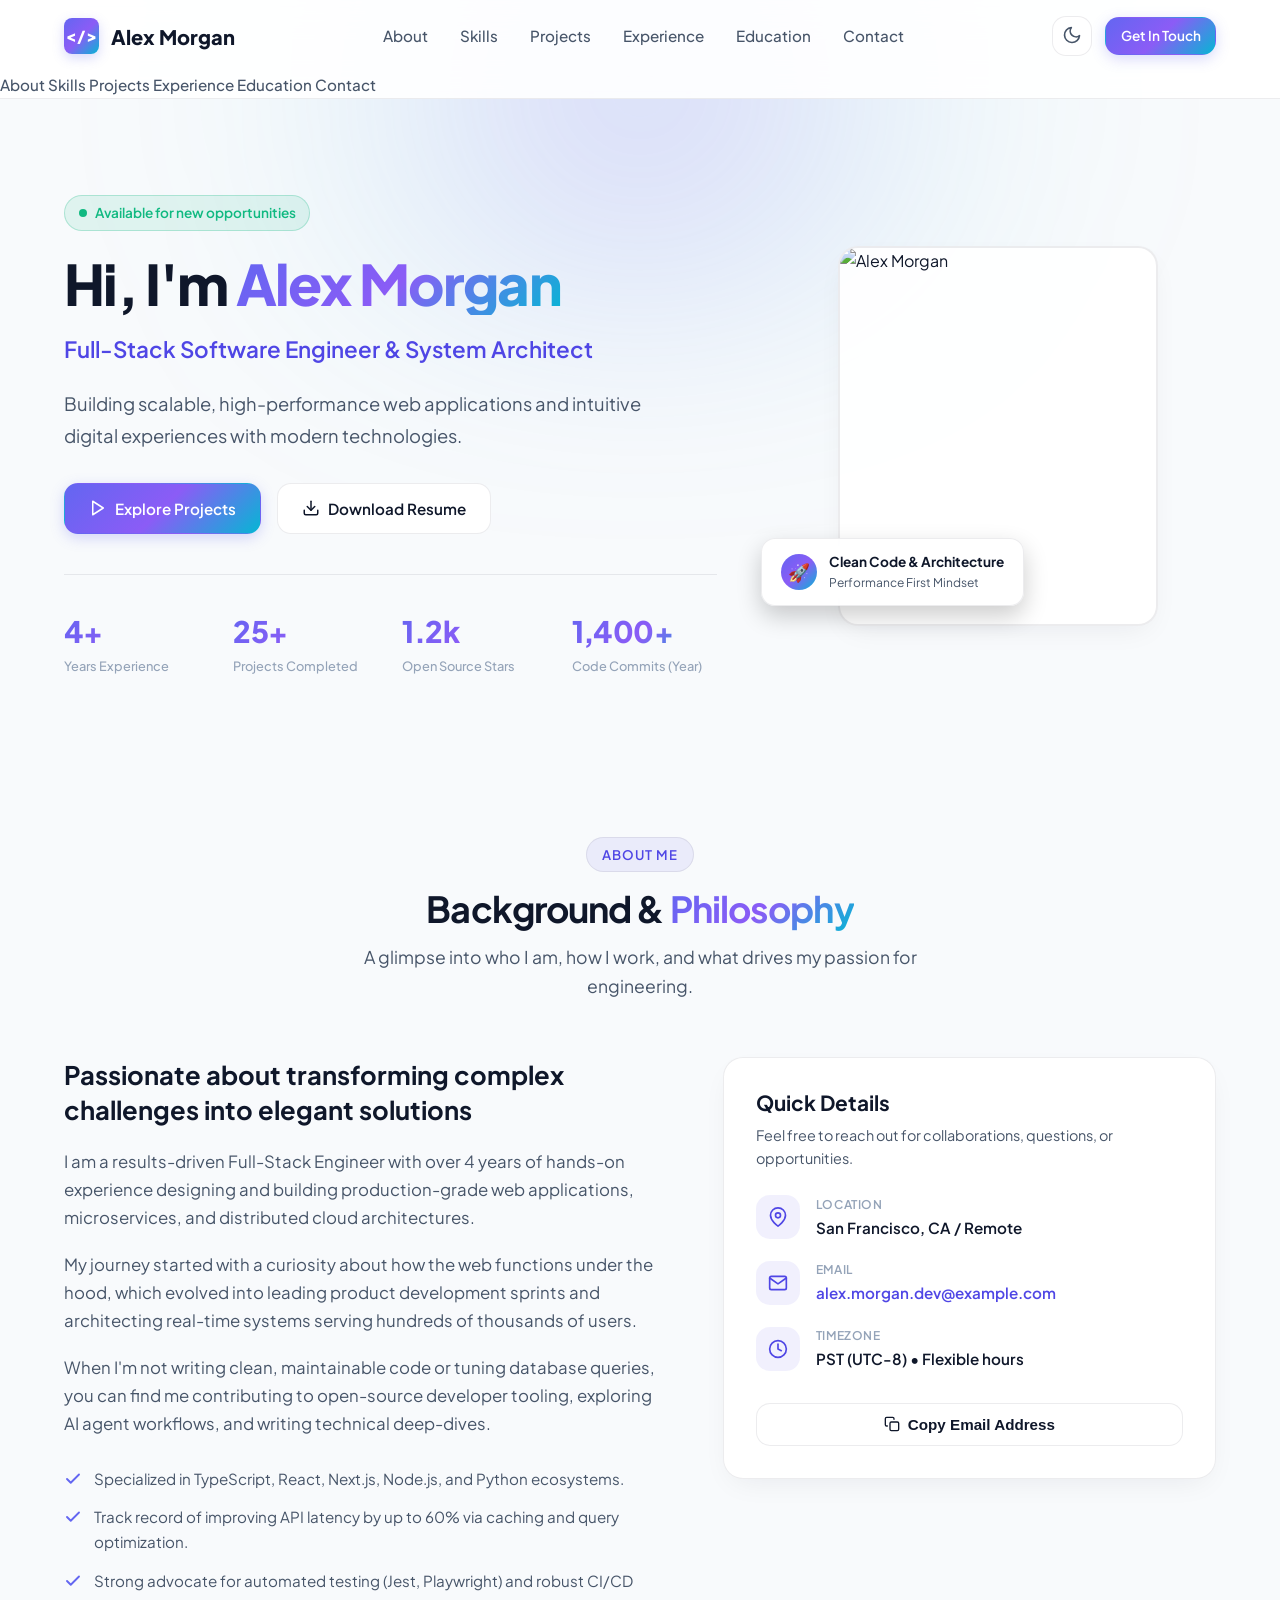
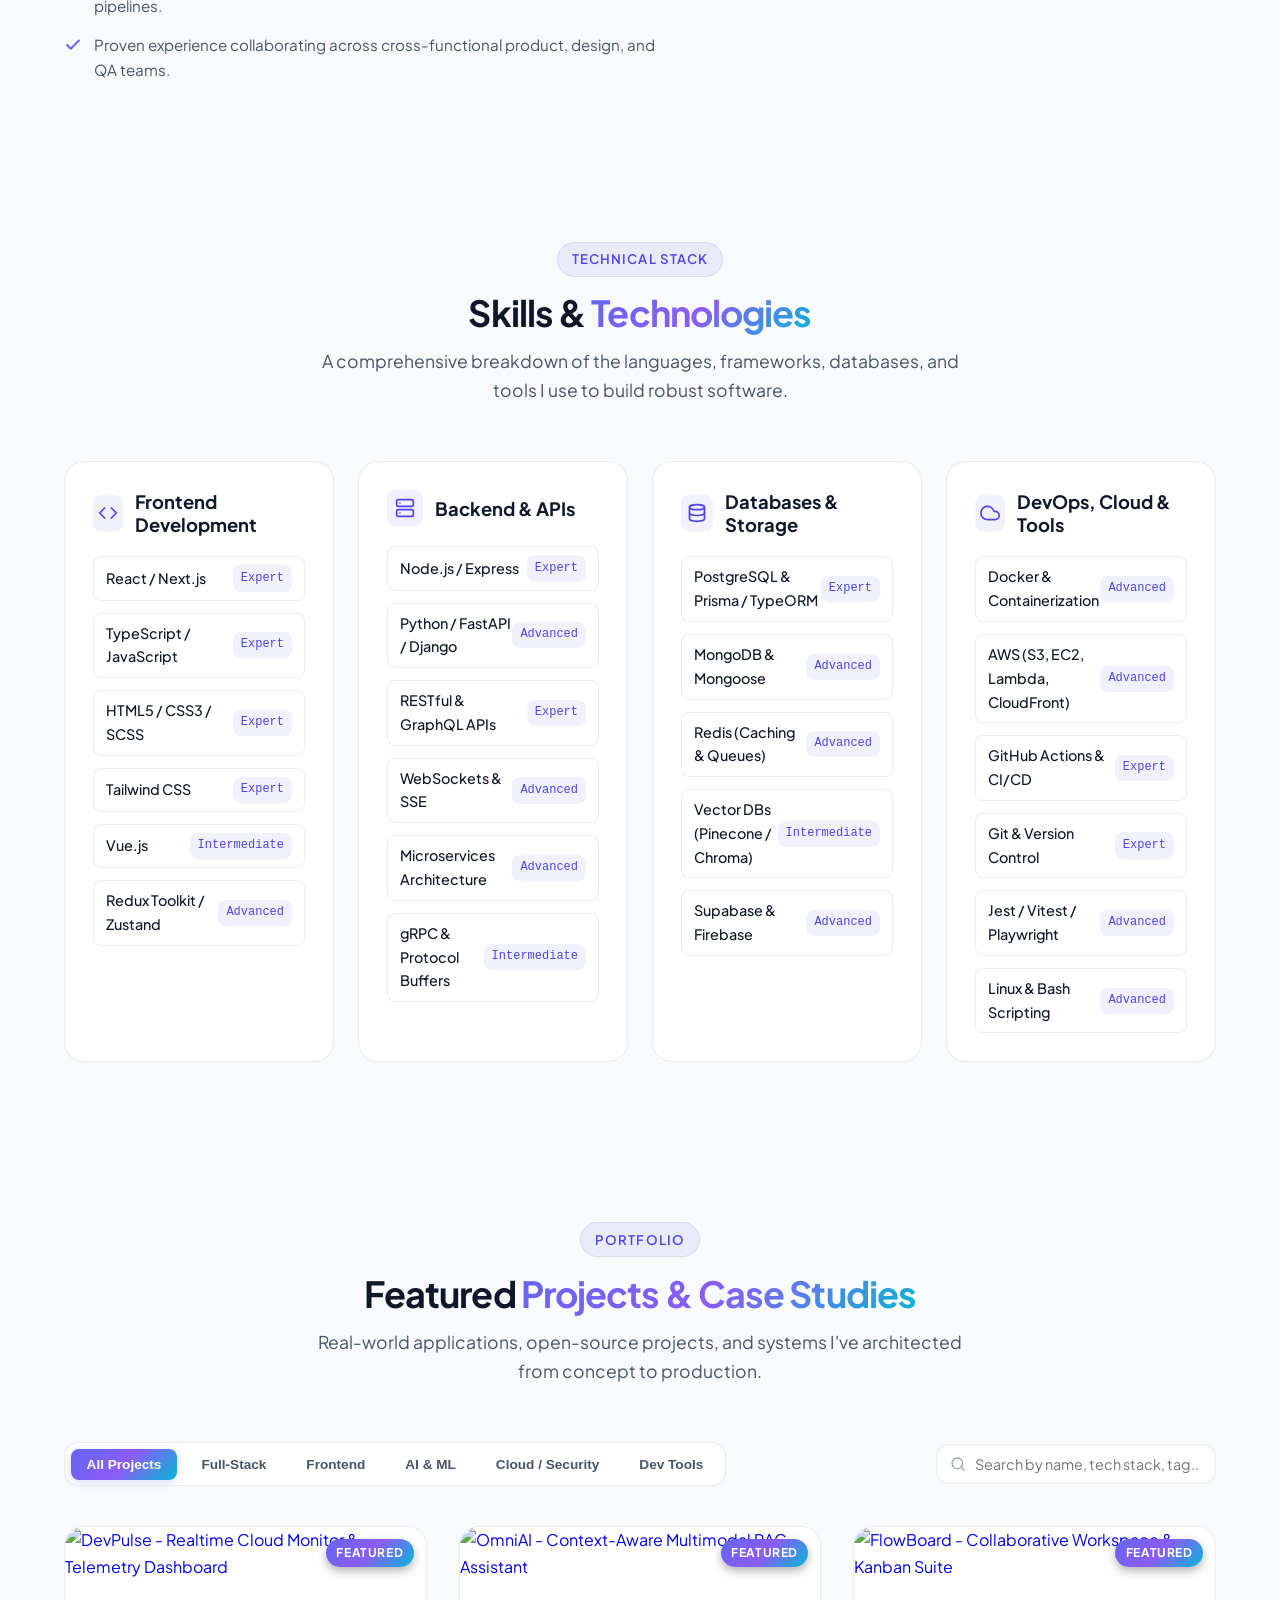
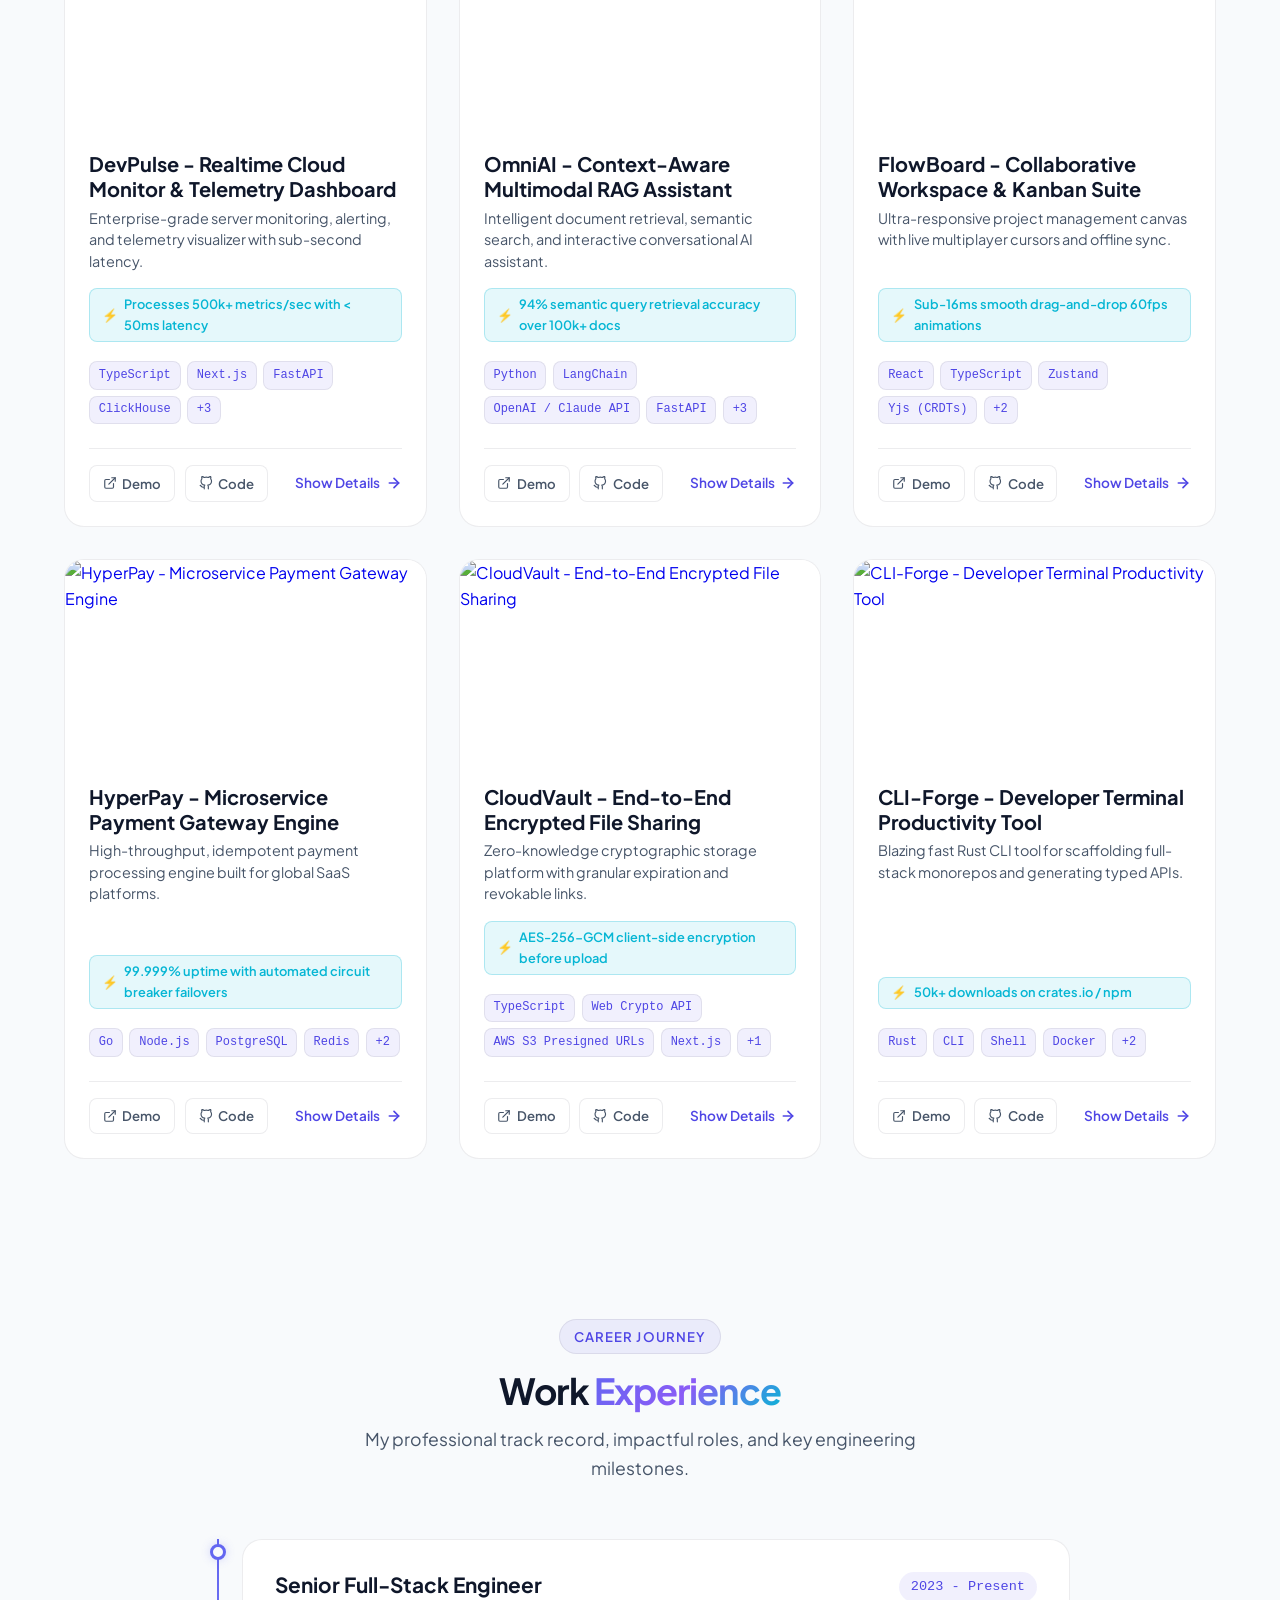
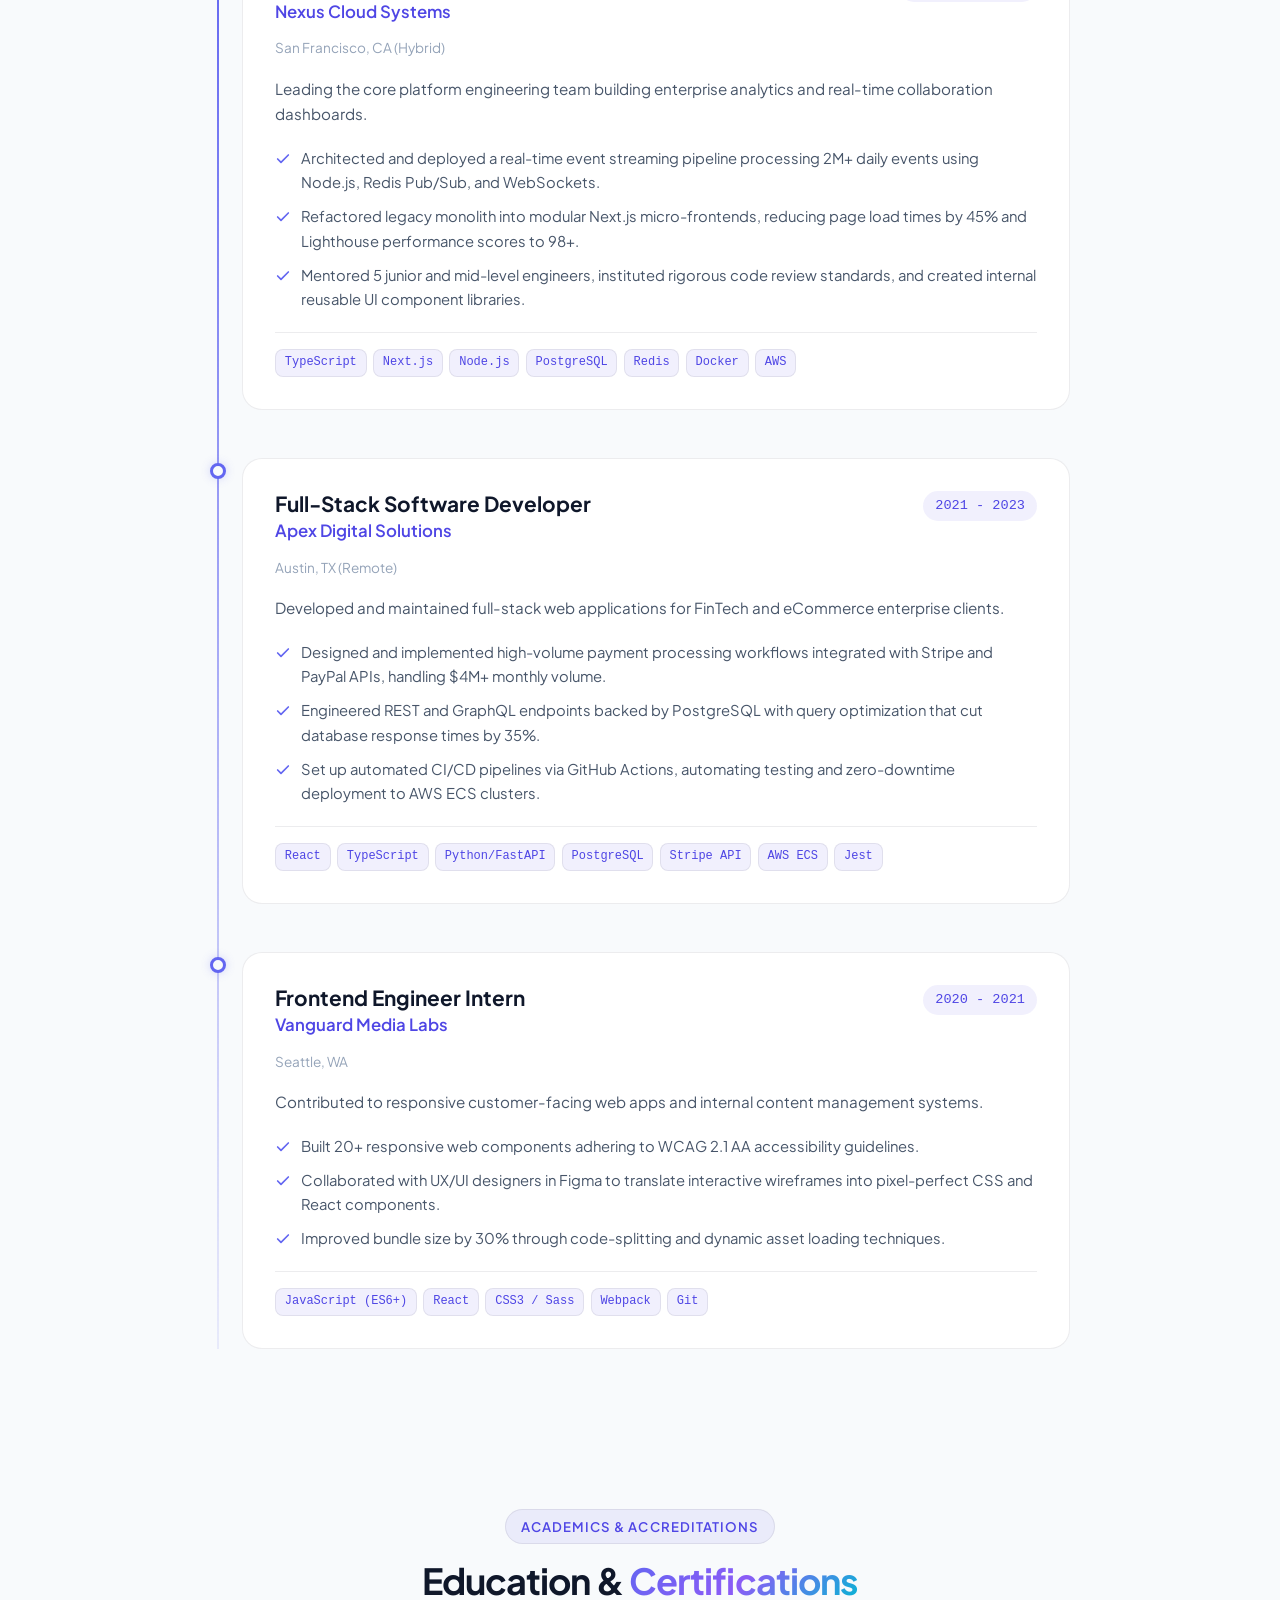
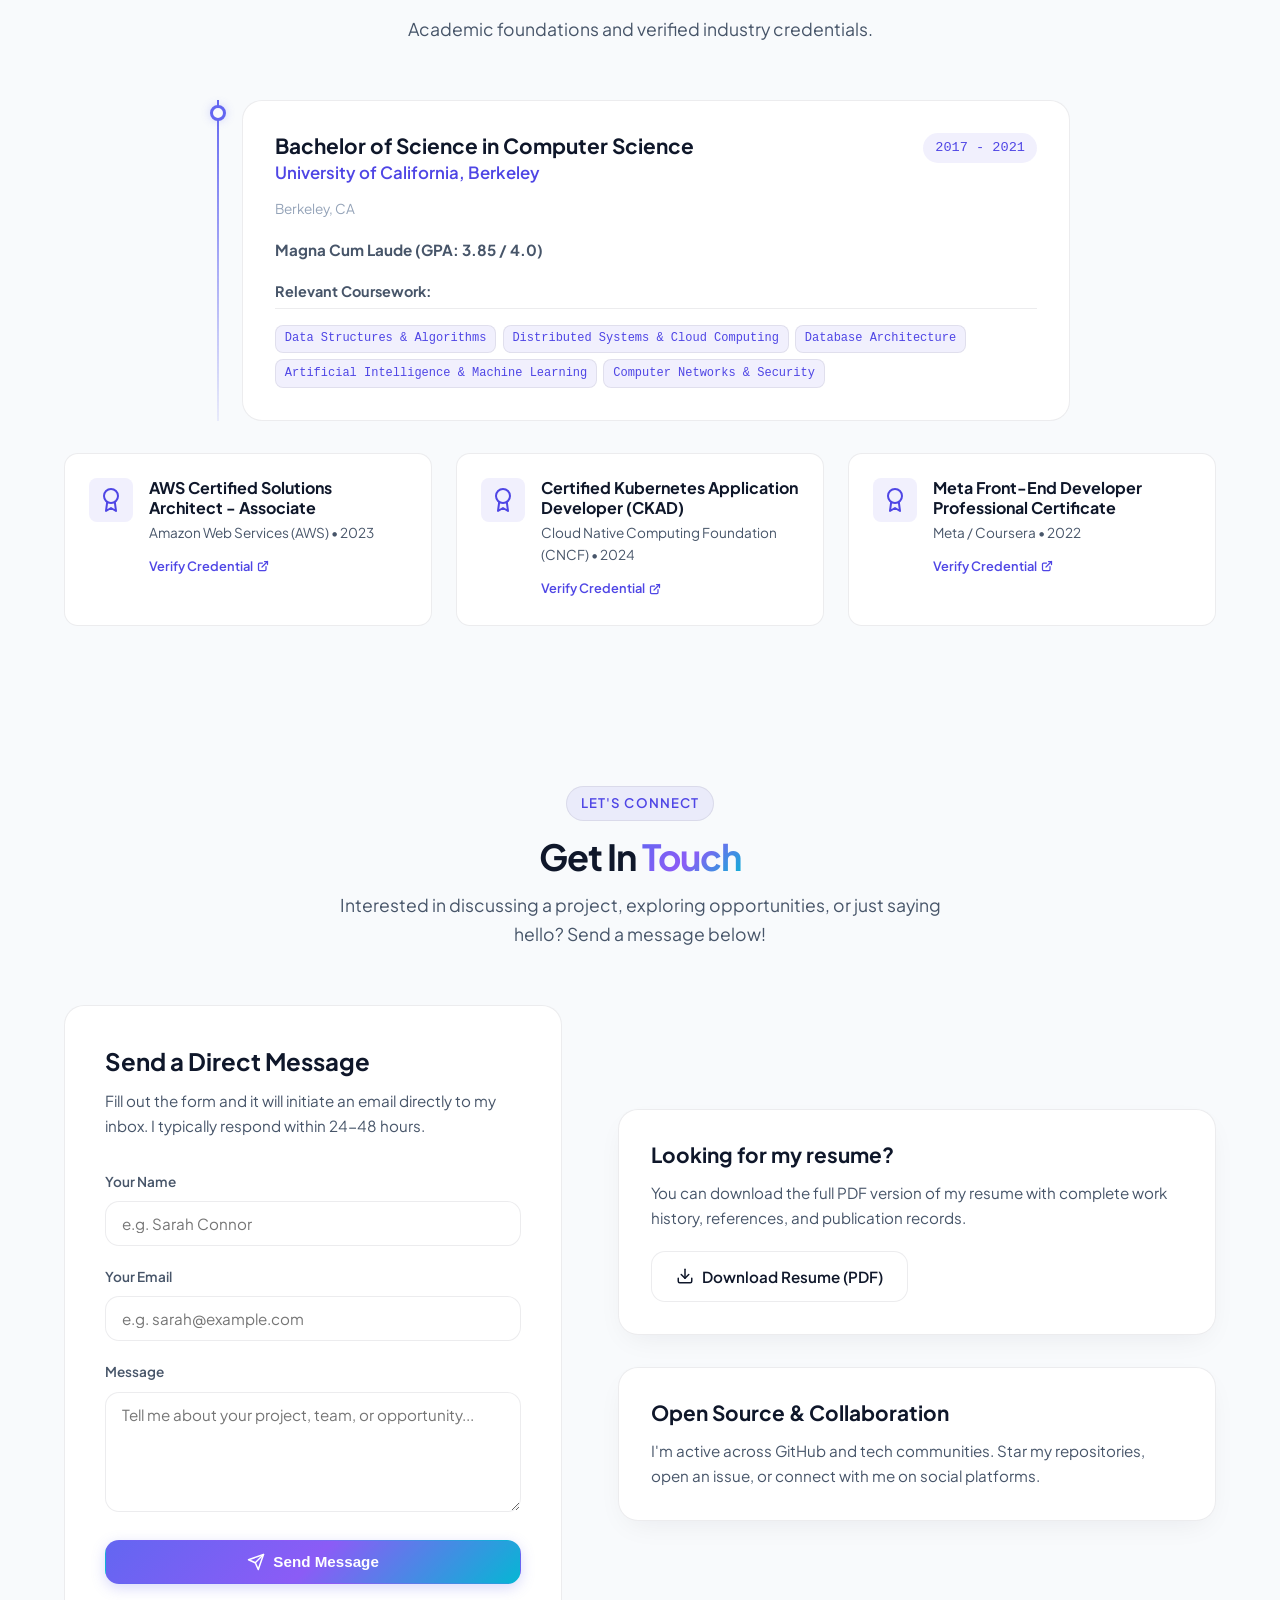
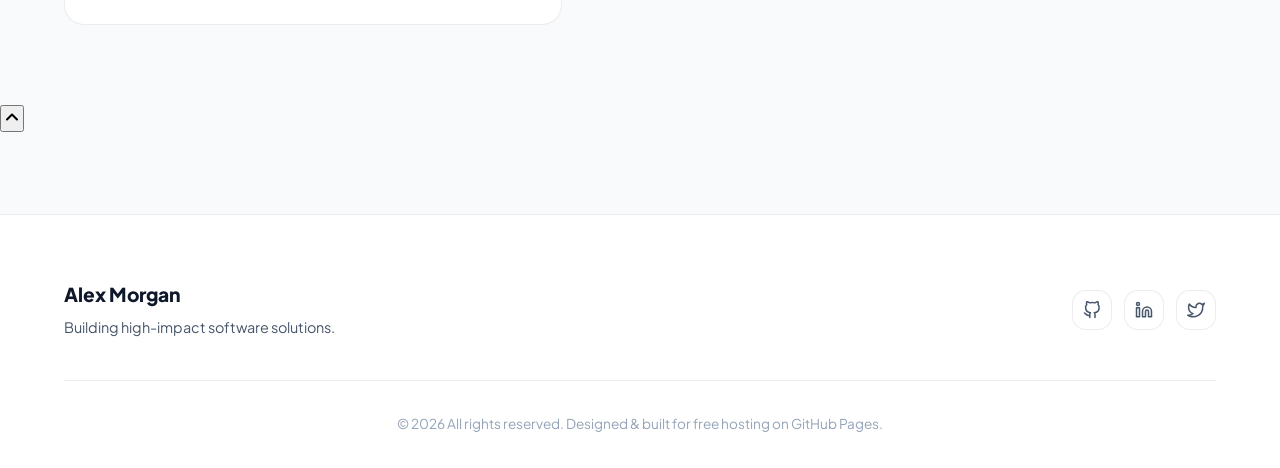
==== commit 4253f38b: "Add files via upload" ====
--- a/index.html
+++ b/index.html
@@ -50,7 +50,6 @@
       <div class="nav-actions">
         <button id="theme-toggle" class="icon-btn" aria-label="Toggle Color Theme" title="Toggle Light/Dark Theme">
           <span id="theme-icon">
-            <!-- Populated by JavaScript -->
             <svg width="20" height="20" viewBox="0 0 24 24" fill="none" stroke="currentColor" stroke-width="2" stroke-linecap="round" stroke-linejoin="round">
               <circle cx="12" cy="12" r="5"></circle>
               <line x1="12" y1="1" x2="12" y2="3"></line>
@@ -359,58 +358,6 @@
     </section>
   </main>
 
-  <!-- Project Deep-Dive Modal -->
-  <div id="project-modal" class="modal-backdrop" role="dialog" aria-modal="true">
-    <div class="modal-container">
-      <button id="modal-close-btn" class="modal-close-btn" aria-label="Close details modal">
-        <svg width="20" height="20" viewBox="0 0 24 24" fill="none" stroke="currentColor" stroke-width="2" stroke-linecap="round" stroke-linejoin="round">
-          <line x1="18" y1="6" x2="6" y2="18"></line>
-          <line x1="6" y1="6" x2="18" y2="18"></line>
-        </svg>
-      </button>
-
-      <img id="modal-banner-img" src="" alt="Project Preview" class="modal-banner-img" />
-
-      <div class="modal-body">
-        <h2 id="modal-title" class="modal-title"></h2>
-        <div id="modal-subtitle" class="modal-subtitle"></div>
-
-        <div id="modal-tags" class="project-tags" style="margin-bottom: 1.5rem;"></div>
-
-        <div class="modal-section">
-          <h3 class="modal-section-title">Project Overview</h3>
-          <p id="modal-overview"></p>
-        </div>
-
-        <div class="modal-section">
-          <h3 class="modal-section-title">Key Architectural Features</h3>
-          <ul id="modal-features" class="modal-feature-list"></ul>
-        </div>
-
-        <div class="modal-section">
-          <h3 class="modal-section-title">Technical Challenges & Solutions</h3>
-          <div class="modal-challenge-box">
-            <strong>Challenge:</strong> <span id="modal-challenge"></span>
-          </div>
-          <div style="margin-top: 0.75rem;">
-            <strong>Solution:</strong> <span id="modal-solution"></span>
-          </div>
-        </div>
-
-        <div class="modal-footer-actions">
-          <a id="modal-demo-btn" href="#" target="_blank" rel="noopener noreferrer" class="btn btn-primary">
-            <svg width="16" height="16" viewBox="0 0 24 24" fill="none" stroke="currentColor" stroke-width="2" stroke-linecap="round" stroke-linejoin="round"><path d="M18 13v6a2 2 0 0 1-2 2H5a2 2 0 0 1-2-2V8a2 2 0 0 1 2-2h6"></path><polyline points="15 3 21 3 21 9"></polyline><line x1="10" y1="14" x2="21" y2="3"></line></svg>
-            Launch Live Demo
-          </a>
-          <a id="modal-github-btn" href="#" target="_blank" rel="noopener noreferrer" class="btn btn-outline">
-            <svg width="16" height="16" viewBox="0 0 24 24" fill="none" stroke="currentColor" stroke-width="2" stroke-linecap="round" stroke-linejoin="round"><path d="M9 19c-5 1.5-5-2.5-7-3m14 6v-3.87a3.37 3.37 0 0 0-.94-2.61c3.14-.35 6.44-1.54 6.44-7A5.44 5.44 0 0 0 20 4.77 5.07 5.07 0 0 0 19.91 1S18.73.65 16 2.48a13.38 13.38 0 0 0-7 0C6.27.65 5.09 1 5.09 1A5.07 5.07 0 0 0 5 4.77a5.44 5.44 0 0 0-1.5 3.78c0 5.42 3.3 6.61 6.44 7A3.37 3.37 0 0 0 9 18.13V22"></path></svg>
-            View GitHub Repository
-          </a>
-        </div>
-      </div>
-    </div>
-  </div>
-
   <!-- Back to Top Button -->
   <button id="back-to-top" class="back-to-top" aria-label="Back to Top">
     <svg width="20" height="20" viewBox="0 0 24 24" fill="none" stroke="currentColor" stroke-width="2.5" stroke-linecap="round" stroke-linejoin="round">
--- a/style.css
+++ b/style.css
@@ -13,7 +13,7 @@
   --bg-secondary: #111827;
   --bg-card: rgba(17, 24, 39, 0.75);
   --bg-card-hover: rgba(31, 41, 55, 0.85);
-  --bg-glass: rgba(15, 23, 42, 0.8);
+  --bg-glass: rgba(15, 23, 42, 0.85);
   --bg-tag: rgba(99, 102, 241, 0.12);
   --bg-modal: #0f172a;
 
@@ -52,7 +52,7 @@
   --bg-secondary: #ffffff;
   --bg-card: rgba(255, 255, 255, 0.9);
   --bg-card-hover: #ffffff;
-  --bg-glass: rgba(255, 255, 255, 0.85);
+  --bg-glass: rgba(255, 255, 255, 0.9);
   --bg-tag: rgba(79, 70, 229, 0.08);
   --bg-modal: #ffffff;
 
@@ -895,15 +895,16 @@
   color: var(--text-accent);
   font-size: 0.85rem;
   font-weight: 600;
+  text-decoration: none;
   display: inline-flex;
   align-items: center;
-  gap: 0.3rem;
+  gap: 0.35rem;
   cursor: pointer;
   transition: gap var(--transition-fast);
 }
 
 .view-details-btn:hover {
-  gap: 0.5rem;
+  gap: 0.55rem;
   text-decoration: underline;
 }
 
@@ -1197,146 +1198,468 @@
   opacity: 1;
 }
 
-/* --- Project Detail Modal --- */
-.modal-backdrop {
-  position: fixed;
-  top: 0;
-  left: 0;
+/* ==========================================================================
+   PROJECT DETAILS PAGE SPECIFIC STYLES (`project.html`)
+   ========================================================================== */
+.breadcrumb-nav {
+  display: flex;
+  align-items: center;
+  gap: 0.5rem;
+  font-size: 0.875rem;
+  color: var(--text-muted);
+  margin-bottom: 2rem;
+}
+
+.breadcrumb-link {
+  color: var(--text-secondary);
+  text-decoration: none;
+  transition: color var(--transition-fast);
+}
+
+.breadcrumb-link:hover {
+  color: var(--text-primary);
+  text-decoration: underline;
+}
+
+.breadcrumb-separator {
+  color: var(--text-muted);
+}
+
+.breadcrumb-current {
+  color: var(--text-accent);
+  font-weight: 600;
+}
+
+.project-case-header {
+  margin-bottom: 2.5rem;
+}
+
+.project-meta-badges {
+  display: flex;
+  align-items: center;
+  gap: 0.75rem;
+  margin-bottom: 0.75rem;
+}
+
+.badge-featured {
+  display: inline-flex;
+  align-items: center;
+  padding: 0.35rem 0.85rem;
+  background: rgba(245, 158, 11, 0.12);
+  border: 1px solid rgba(245, 158, 11, 0.3);
+  color: #f59e0b;
+  font-size: 0.8rem;
+  font-weight: 700;
+  border-radius: var(--radius-full);
+}
+
+.project-case-title {
+  font-size: 2.85rem;
+  font-weight: 800;
+  letter-spacing: -0.03em;
+  line-height: 1.2;
+  margin-bottom: 0.75rem;
+}
+
+.project-case-subtitle {
+  font-size: 1.25rem;
+  color: var(--text-secondary);
+  line-height: 1.6;
+  max-width: 850px;
+  margin-bottom: 2rem;
+}
+
+.project-meta-bar {
+  display: flex;
+  flex-wrap: wrap;
+  gap: 1.5rem;
+  background: var(--bg-card);
+  border: 1px solid var(--border-color);
+  border-radius: var(--radius-md);
+  padding: 1.25rem 1.75rem;
+  margin-bottom: 2rem;
+}
+
+.meta-item {
+  display: flex;
+  flex-direction: column;
+  gap: 0.25rem;
+  min-width: 140px;
+}
+
+.meta-item-grow {
+  flex-grow: 1;
+}
+
+.meta-label {
+  font-size: 0.75rem;
+  font-weight: 700;
+  text-transform: uppercase;
+  color: var(--text-muted);
+  letter-spacing: 0.06em;
+}
+
+.meta-value {
+  font-size: 0.95rem;
+  font-weight: 600;
+  color: var(--text-primary);
+}
+
+.project-hero-actions {
+  display: flex;
+  flex-wrap: wrap;
+  gap: 1rem;
+}
+
+.project-hero-banner-box {
+  width: 100%;
+  height: 440px;
+  border-radius: var(--radius-lg);
+  overflow: hidden;
+  border: 1px solid var(--border-color);
+  box-shadow: var(--card-shadow);
+  margin: 3rem 0 4rem;
+  background: var(--bg-secondary);
+}
+
+.project-hero-banner {
   width: 100%;
   height: 100%;
-  background: var(--modal-backdrop);
-  backdrop-filter: blur(8px);
-  -webkit-backdrop-filter: blur(8px);
-  z-index: 1500;
-  display: none;
+  object-fit: cover;
+}
+
+/* Case Sections */
+.case-section {
+  margin-bottom: 4.5rem;
+}
+
+.case-section-header {
+  margin-bottom: 2rem;
+}
+
+.case-heading {
+  font-size: 2rem;
+  letter-spacing: -0.02em;
+  margin-top: 0.35rem;
+}
+
+.case-subheading {
+  font-size: 1.25rem;
+  font-weight: 700;
+  margin-bottom: 0.75rem;
+  color: var(--text-primary);
+}
+
+.case-text {
+  font-size: 1rem;
+  color: var(--text-secondary);
+  line-height: 1.7;
+}
+
+.case-card-grid {
+  display: grid;
+  grid-template-columns: repeat(auto-fit, minmax(320px, 1fr));
+  gap: 1.5rem;
+}
+
+.case-card {
+  background: var(--bg-card);
+  border: 1px solid var(--border-color);
+  border-radius: var(--radius-lg);
+  padding: 2rem;
+}
+
+.case-card-secondary {
+  background: rgba(99, 102, 241, 0.05);
+  border: 1px solid rgba(99, 102, 241, 0.15);
+  border-radius: var(--radius-md);
+  padding: 1.5rem 1.75rem;
+}
+
+.case-bullet-list {
+  list-style: none;
+  display: flex;
+  flex-direction: column;
+  gap: 0.85rem;
+  margin-top: 0.5rem;
+}
+
+.case-bullet-list li {
+  display: flex;
+  align-items: flex-start;
+  gap: 0.75rem;
+  font-size: 0.95rem;
+  color: var(--text-secondary);
+}
+
+.case-bullet-list svg {
+  color: var(--accent-primary);
+  flex-shrink: 0;
+  margin-top: 0.25rem;
+}
+
+/* Technical Decisions */
+.decisions-grid {
+  display: grid;
+  grid-template-columns: repeat(auto-fit, minmax(300px, 1fr));
+  gap: 1.25rem;
+}
+
+.decision-card {
+  background: var(--bg-card);
+  border: 1px solid var(--border-color);
+  border-radius: var(--radius-md);
+  padding: 1.5rem;
+  border-left: 3px solid var(--accent-primary);
+}
+
+.decision-title {
+  font-weight: 700;
+  font-size: 1rem;
+  color: var(--text-primary);
+  margin-bottom: 0.6rem;
+  display: flex;
+  align-items: flex-start;
+  gap: 0.5rem;
+}
+
+.decision-icon {
+  color: var(--accent-primary);
+  font-weight: 800;
+}
+
+.decision-rationale {
+  font-size: 0.9rem;
+  color: var(--text-secondary);
+  line-height: 1.6;
+}
+
+/* Build Steps Timeline */
+.build-steps-timeline {
+  display: flex;
+  flex-direction: column;
+  gap: 2rem;
+  margin-top: 1.5rem;
+}
+
+.build-step-item {
+  display: grid;
+  grid-template-columns: 100px 1fr;
+  gap: 2rem;
+  background: var(--bg-card);
+  border: 1px solid var(--border-color);
+  border-radius: var(--radius-lg);
+  padding: 2.25rem;
+  transition: all var(--transition-normal);
+}
+
+.build-step-item:hover {
+  border-color: var(--border-hover);
+  box-shadow: var(--card-shadow);
+}
+
+.build-step-badge {
+  font-family: var(--font-mono);
+  font-weight: 800;
+  font-size: 1.1rem;
+  background: var(--accent-gradient);
+  color: #ffffff;
+  padding: 0.75rem;
+  border-radius: var(--radius-md);
+  text-align: center;
+  height: fit-content;
+  box-shadow: 0 4px 12px var(--accent-glow);
+}
+
+.build-step-phase {
+  font-size: 0.8rem;
+  font-weight: 700;
+  color: var(--text-accent);
+  text-transform: uppercase;
+  letter-spacing: 0.05em;
+  margin-bottom: 0.35rem;
+  display: block;
+}
+
+.build-step-title {
+  font-size: 1.35rem;
+  font-weight: 700;
+  margin-bottom: 0.75rem;
+  color: var(--text-primary);
+}
+
+.step-deliverables-list {
+  list-style: none;
+  display: flex;
+  flex-direction: column;
+  gap: 0.35rem;
+  margin-top: 0.4rem;
+  font-size: 0.9rem;
+  color: var(--text-secondary);
+}
+
+/* Gallery Grid */
+.gallery-grid {
+  display: grid;
+  grid-template-columns: repeat(auto-fit, minmax(320px, 1fr));
+  gap: 2rem;
+}
+
+.gallery-card {
+  background: var(--bg-card);
+  border: 1px solid var(--border-color);
+  border-radius: var(--radius-lg);
+  overflow: hidden;
+  cursor: pointer;
+  transition: all var(--transition-normal);
+}
+
+.gallery-card:hover {
+  transform: translateY(-4px);
+  border-color: var(--border-hover);
+  box-shadow: var(--card-shadow-hover);
+}
+
+.gallery-img-wrapper {
+  position: relative;
+  width: 100%;
+  height: 240px;
+  overflow: hidden;
+  background: var(--bg-secondary);
+}
+
+.gallery-image {
+  width: 100%;
+  height: 100%;
+  object-fit: cover;
+  transition: transform var(--transition-slow);
+}
+
+.gallery-card:hover .gallery-image {
+  transform: scale(1.05);
+}
+
+.gallery-hover-overlay {
+  position: absolute;
+  inset: 0;
+  background: rgba(11, 15, 25, 0.75);
+  display: flex;
   align-items: center;
   justify-content: center;
+  opacity: 0;
+  transition: opacity var(--transition-fast);
+  color: #ffffff;
+  font-weight: 600;
+  font-size: 0.95rem;
+}
+
+.gallery-card:hover .gallery-hover-overlay {
+  opacity: 1;
+}
+
+.gallery-info {
   padding: 1.5rem;
-  opacity: 0;
-  transition: opacity var(--transition-normal);
-}
-
-.modal-backdrop.open {
-  display: flex;
-  opacity: 1;
-}
-
-.modal-container {
-  background: var(--bg-modal);
-  border: 1px solid var(--border-color);
-  border-radius: var(--radius-lg);
-  max-width: 800px;
-  width: 100%;
-  max-height: 90vh;
-  overflow-y: auto;
-  box-shadow: 0 25px 50px -12px rgba(0, 0, 0, 0.7);
-  position: relative;
-  transform: scale(0.95);
-  transition: transform var(--transition-normal);
-}
-
-.modal-backdrop.open .modal-container {
-  transform: scale(1);
-}
-
-.modal-close-btn {
-  position: absolute;
-  top: 1.25rem;
-  right: 1.25rem;
-  background: var(--bg-card);
-  border: 1px solid var(--border-color);
-  color: var(--text-secondary);
-  width: 2.25rem;
-  height: 2.25rem;
-  border-radius: 50%;
-  display: flex;
-  align-items: center;
-  justify-content: center;
-  cursor: pointer;
-  z-index: 10;
-  transition: all var(--transition-fast);
-}
-
-.modal-close-btn:hover {
-  color: var(--text-primary);
-  background: var(--bg-card-hover);
-}
-
-.modal-banner-img {
-  width: 100%;
-  height: 280px;
-  object-fit: cover;
-}
-
-.modal-body {
-  padding: 2.25rem;
-}
-
-.modal-title {
-  font-size: 1.85rem;
-  font-weight: 800;
-  margin-bottom: 0.5rem;
-}
-
-.modal-subtitle {
-  font-size: 1.05rem;
-  color: var(--text-secondary);
-  margin-bottom: 1.5rem;
-}
-
-.modal-section {
-  margin-bottom: 1.75rem;
-}
-
-.modal-section-title {
+}
+
+.gallery-caption {
   font-size: 1.1rem;
   font-weight: 700;
-  margin-bottom: 0.6rem;
-  color: var(--text-primary);
-}
-
-.modal-section p {
-  color: var(--text-secondary);
-  font-size: 0.95rem;
-  line-height: 1.65;
-}
-
-.modal-feature-list {
-  list-style: none;
-  display: flex;
-  flex-direction: column;
-  gap: 0.6rem;
-}
-
-.modal-feature-list li {
-  display: flex;
-  align-items: flex-start;
-  gap: 0.6rem;
-  font-size: 0.925rem;
-  color: var(--text-secondary);
-}
-
-.modal-feature-list svg {
-  color: var(--accent-primary);
-  flex-shrink: 0;
-  margin-top: 0.3rem;
-}
-
-.modal-challenge-box {
-  background: rgba(99, 102, 241, 0.06);
-  border-left: 3px solid var(--accent-primary);
-  padding: 1rem 1.25rem;
-  border-radius: 0 var(--radius-md) var(--radius-md) 0;
-  margin-bottom: 1rem;
-}
-
-.modal-footer-actions {
+  margin-bottom: 0.35rem;
+}
+
+.gallery-desc {
+  font-size: 0.875rem;
+  color: var(--text-secondary);
+  line-height: 1.5;
+}
+
+/* Lightbox Modal */
+.lightbox-modal {
+  position: fixed;
+  inset: 0;
+  background: rgba(3, 7, 18, 0.95);
+  backdrop-filter: blur(12px);
+  z-index: 2500;
+  display: none;
+  align-items: center;
+  justify-content: center;
+  padding: 2rem;
+  cursor: zoom-out;
+}
+
+.lightbox-modal.open {
+  display: flex;
+}
+
+.lightbox-modal img {
+  max-width: 90vw;
+  max-height: 85vh;
+  object-fit: contain;
+  border-radius: var(--radius-md);
+  box-shadow: 0 25px 50px rgba(0,0,0,0.8);
+}
+
+.lightbox-close {
+  position: absolute;
+  top: 1.5rem;
+  right: 1.5rem;
+  font-size: 1.5rem;
+  color: #fff;
+  background: rgba(255, 255, 255, 0.1);
+  width: 2.5rem;
+  height: 2.5rem;
+  border-radius: 50%;
+  display: flex;
+  align-items: center;
+  justify-content: center;
+}
+
+/* Results Grid */
+.results-grid {
+  display: grid;
+  grid-template-columns: repeat(auto-fit, minmax(220px, 1fr));
+  gap: 1.5rem;
+}
+
+.result-card {
+  background: var(--bg-card);
+  border: 1px solid var(--border-color);
+  border-radius: var(--radius-lg);
+  padding: 2rem 1.5rem;
+  text-align: center;
+  transition: all var(--transition-normal);
+}
+
+.result-card:hover {
+  transform: translateY(-4px);
+  border-color: var(--border-hover);
+}
+
+.result-metric {
+  font-size: 2.5rem;
+  font-weight: 800;
+  letter-spacing: -0.03em;
+  margin-bottom: 0.35rem;
+}
+
+.result-label {
+  font-size: 0.9rem;
+  color: var(--text-secondary);
+  font-weight: 600;
+}
+
+/* Navigation Banner */
+.project-nav-banner {
   display: flex;
   flex-wrap: wrap;
-  gap: 1rem;
-  margin-top: 2rem;
-  padding-top: 1.5rem;
-  border-top: 1px solid var(--border-color);
+  justify-content: space-between;
+  align-items: center;
+  gap: 1.5rem;
+  background: var(--bg-card);
+  border: 1px solid var(--border-color);
+  border-radius: var(--radius-lg);
+  padding: 2.5rem;
+  margin-top: 4rem;
 }
 
 /* --- Footer --- */
@@ -1369,118 +1692,29 @@
   color: var(--text-muted);
 }
 
-/* --- Mobile Menu Drawer --- */
-.mobile-menu-drawer {
-  position: fixed;
-  top: 4.5rem;
-  left: 0;
-  width: 100%;
-  background: var(--bg-glass);
-  backdrop-filter: blur(20px);
-  -webkit-backdrop-filter: blur(20px);
-  border-bottom: 1px solid var(--border-color);
-  padding: 1.5rem;
-  display: none;
-  flex-direction: column;
-  gap: 1rem;
-  z-index: 890;
-}
-
-.mobile-menu-drawer.open {
-  display: flex;
-}
-
-.mobile-menu-drawer .nav-link {
-  font-size: 1.1rem;
-  padding: 0.5rem 0;
-}
-
-/* --- Back to top button --- */
-.back-to-top {
-  position: fixed;
-  bottom: 2rem;
-  right: 2rem;
-  width: 2.75rem;
-  height: 2.75rem;
-  background: var(--accent-gradient);
-  color: #fff;
-  border: none;
-  border-radius: 50%;
-  display: flex;
-  align-items: center;
-  justify-content: center;
-  cursor: pointer;
-  box-shadow: 0 4px 14px var(--accent-glow);
-  opacity: 0;
-  visibility: hidden;
-  transition: all var(--transition-normal);
-  z-index: 800;
-}
-
-.back-to-top.show {
-  opacity: 1;
-  visibility: visible;
-}
-
-.back-to-top:hover {
-  transform: translateY(-3px);
-}
-
-/* --- Responsive Media Queries --- */
+/* --- Responsive Breakpoints --- */
 @media (max-width: 992px) {
   .hero-grid {
     grid-template-columns: 1fr;
     text-align: center;
     gap: 3rem;
   }
-
-  .hero-description {
-    margin: 0 auto 2rem;
-  }
-
-  .hero-cta {
-    justify-content: center;
-  }
-
-  .hero-stats {
-    grid-template-columns: repeat(2, 1fr);
-  }
-
-  .hero-avatar-card {
-    order: -1;
-  }
-
-  .about-grid, .contact-grid {
-    grid-template-columns: 1fr;
-  }
+  .hero-description { margin: 0 auto 2rem; }
+  .hero-cta { justify-content: center; }
+  .hero-stats { grid-template-columns: repeat(2, 1fr); }
+  .hero-avatar-card { order: -1; }
+  .about-grid, .contact-grid { grid-template-columns: 1fr; }
+  .build-step-item { grid-template-columns: 1fr; gap: 1rem; }
+  .project-hero-banner-box { height: 320px; }
 }
 
 @media (max-width: 768px) {
-  .nav-links {
-    display: none;
-  }
-
-  .mobile-toggle {
-    display: flex;
-  }
-
-  .hero-title {
-    font-size: 2.5rem;
-  }
-
-  .projects-grid {
-    grid-template-columns: 1fr;
-  }
-
-  .timeline {
-    padding-left: 1.5rem;
-  }
-
-  .timeline-dot {
-    left: -1.5rem;
-  }
-
-  .modal-body {
-    padding: 1.5rem;
-  }
+  .nav-links { display: none; }
+  .mobile-toggle { display: flex; }
+  .hero-title { font-size: 2.5rem; }
+  .project-case-title { font-size: 2.1rem; }
+  .projects-grid { grid-template-columns: 1fr; }
+  .timeline { padding-left: 1.5rem; }
+  .timeline-dot { left: -1.5rem; }
+  .project-hero-banner-box { height: 240px; }
 }
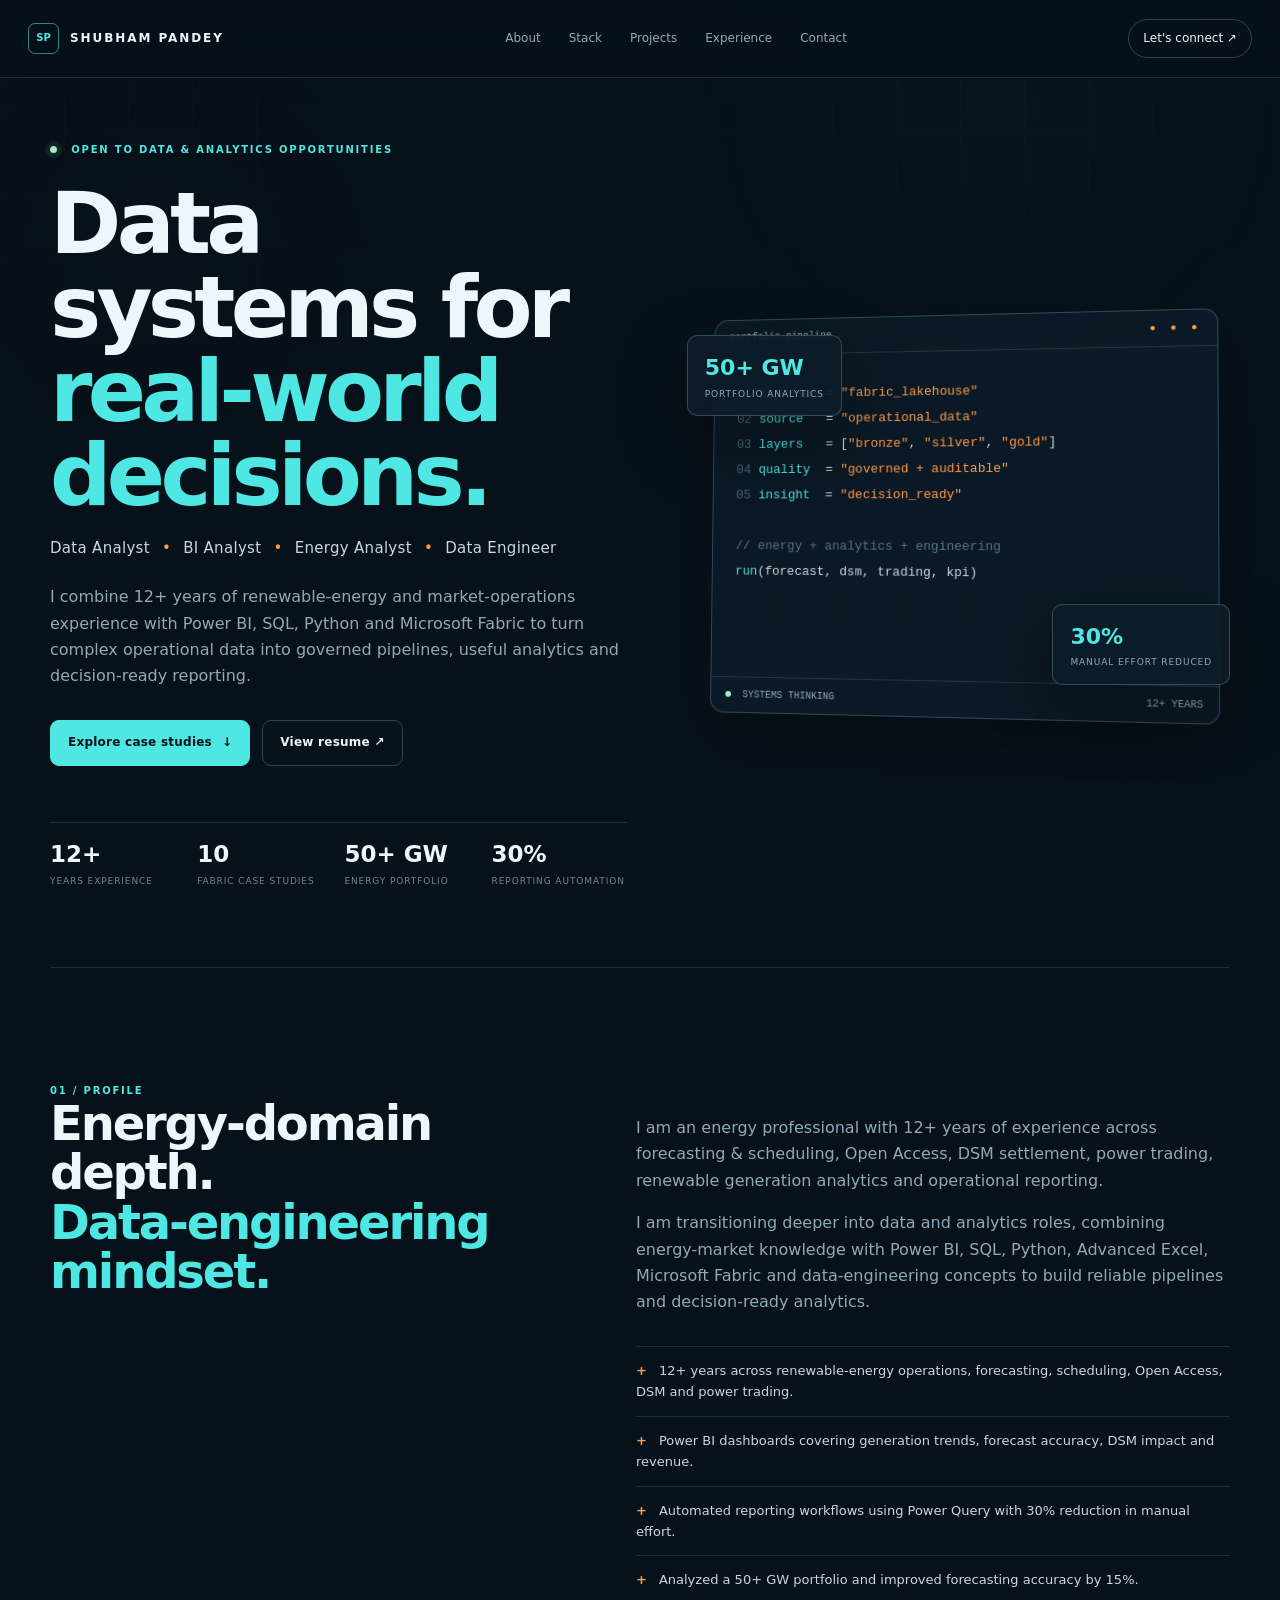
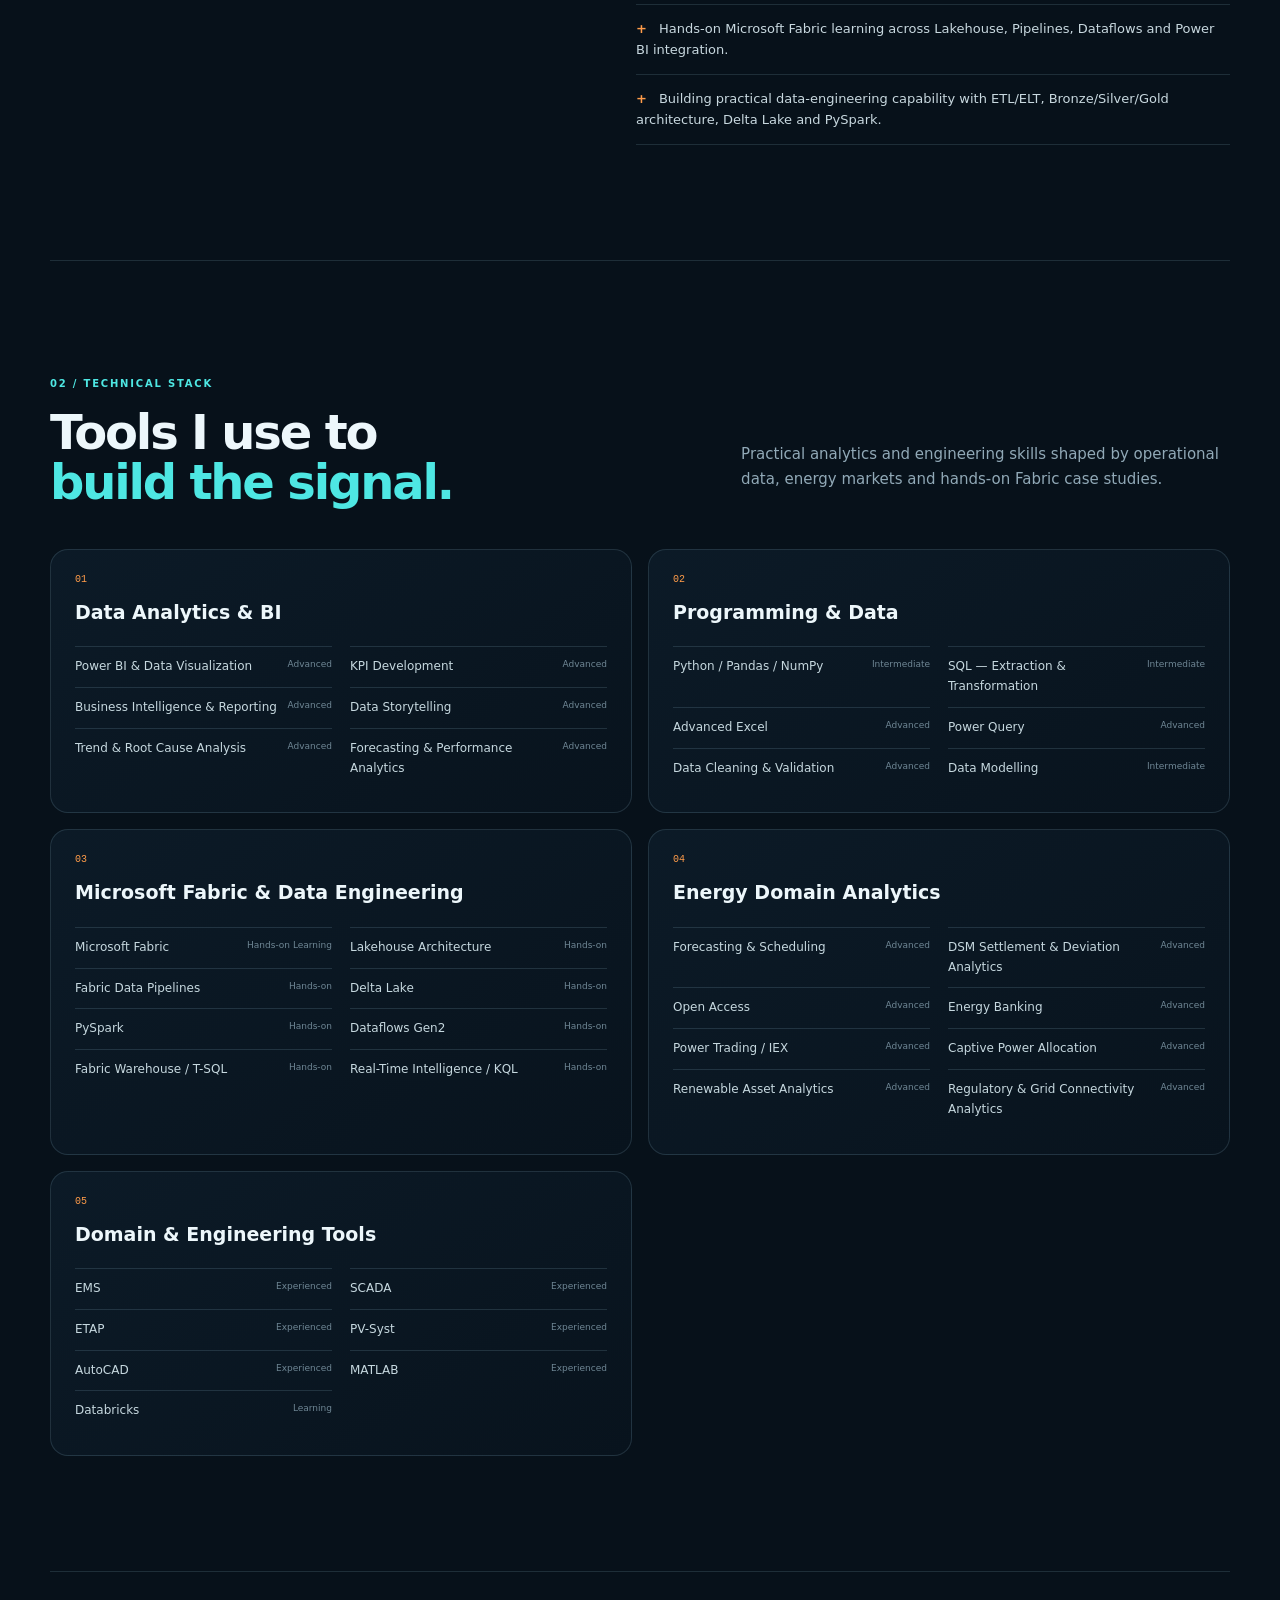
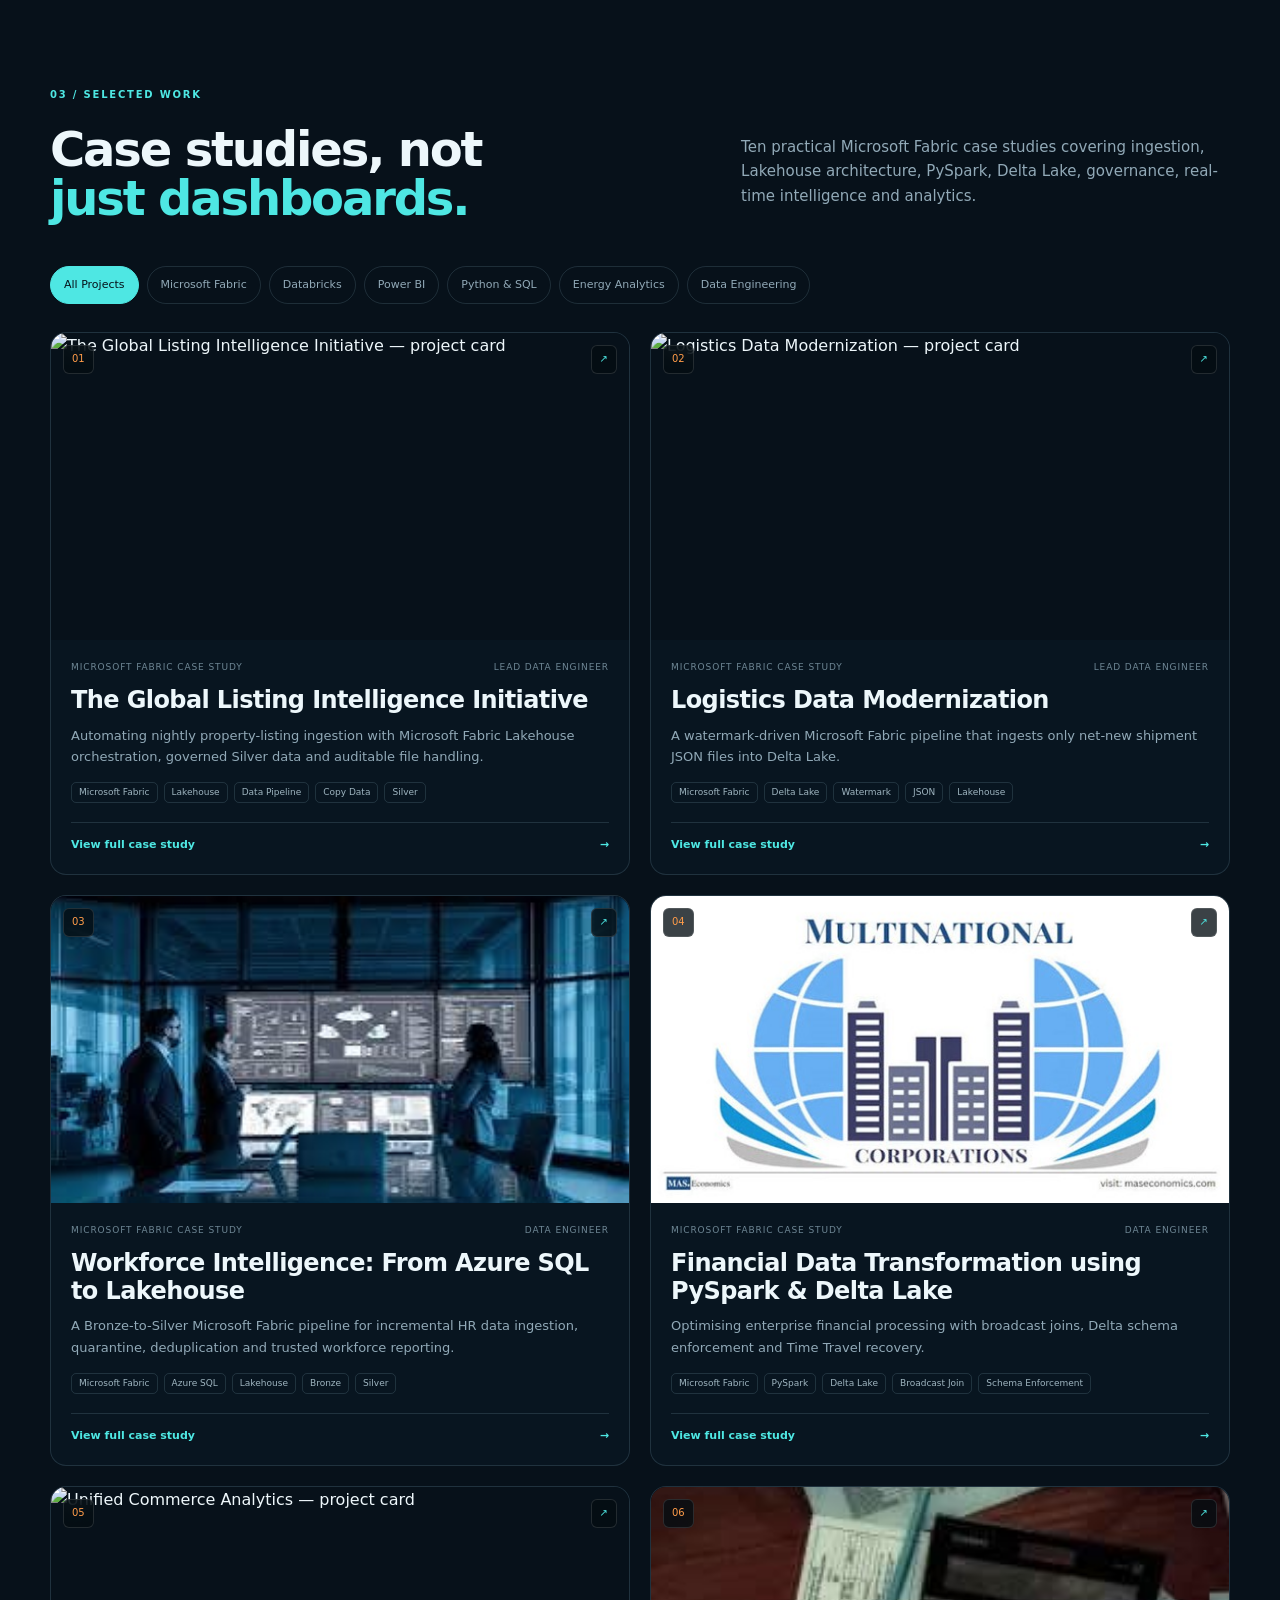
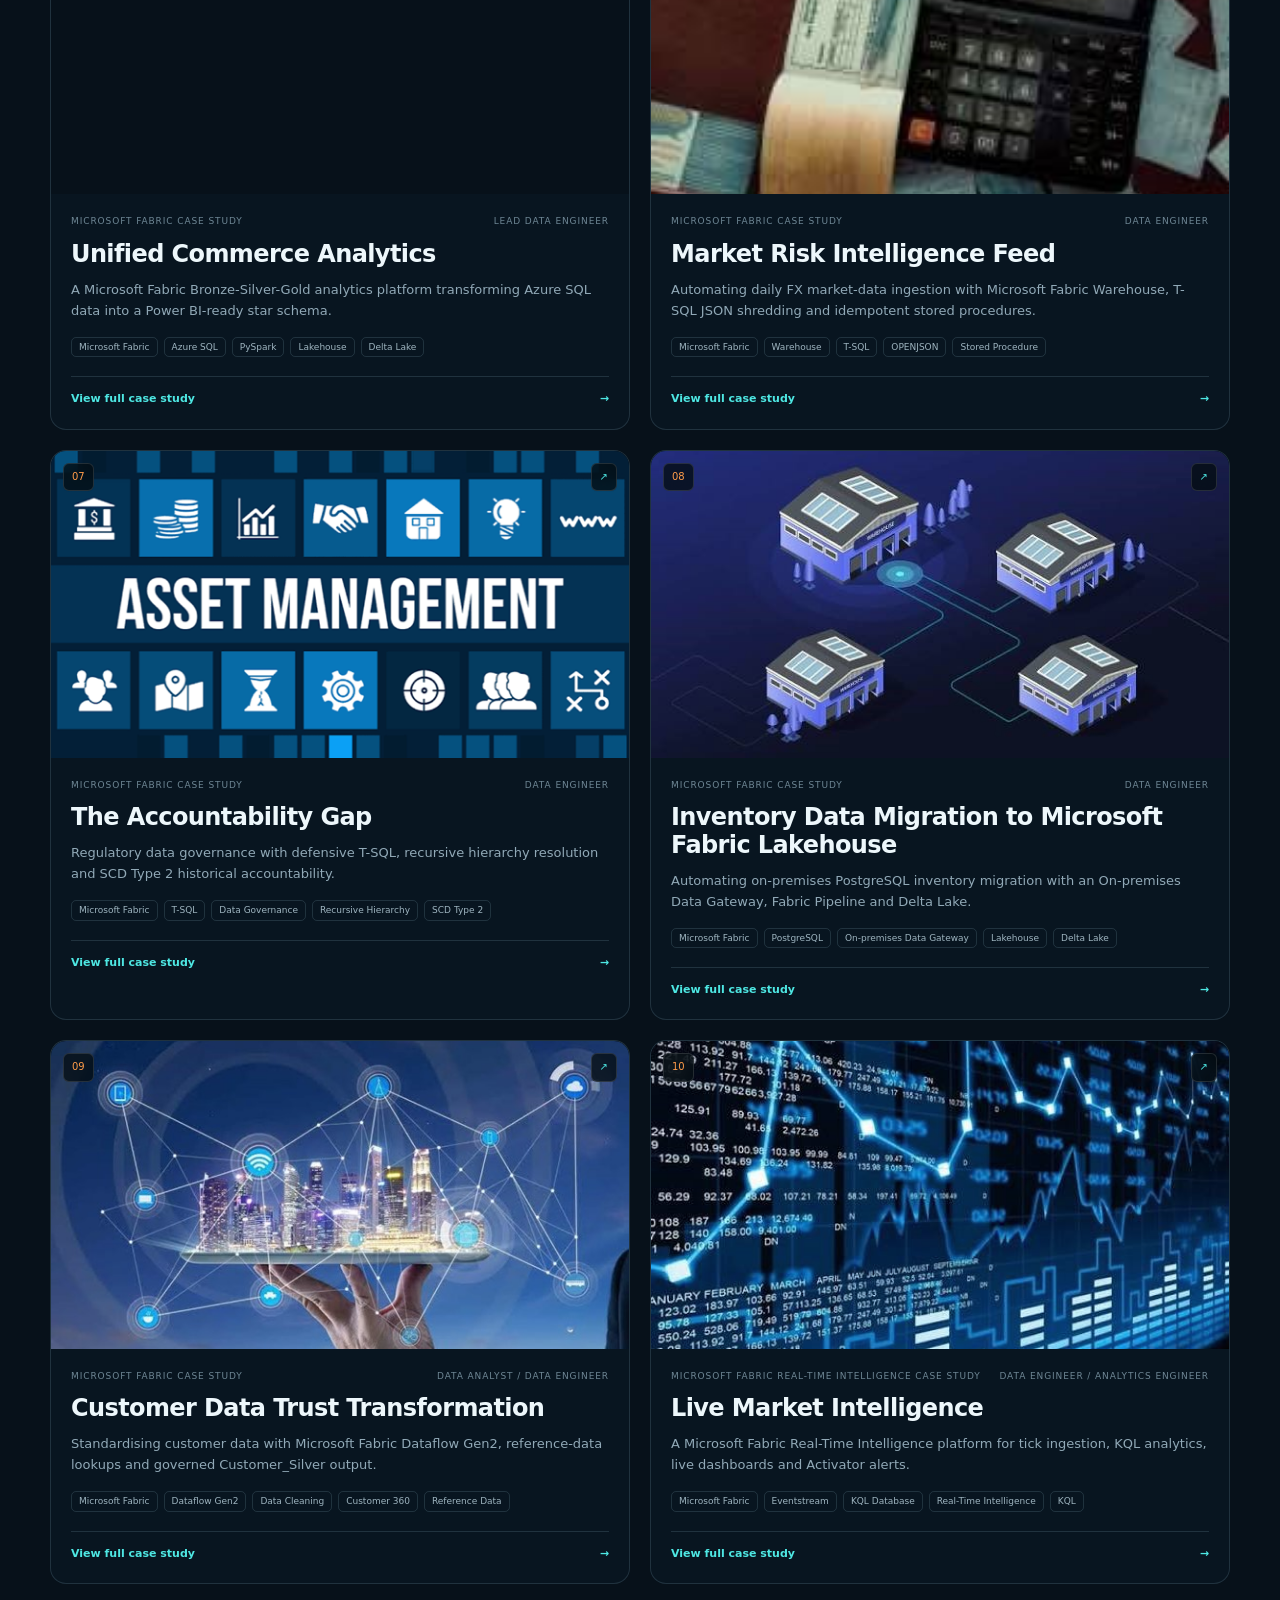
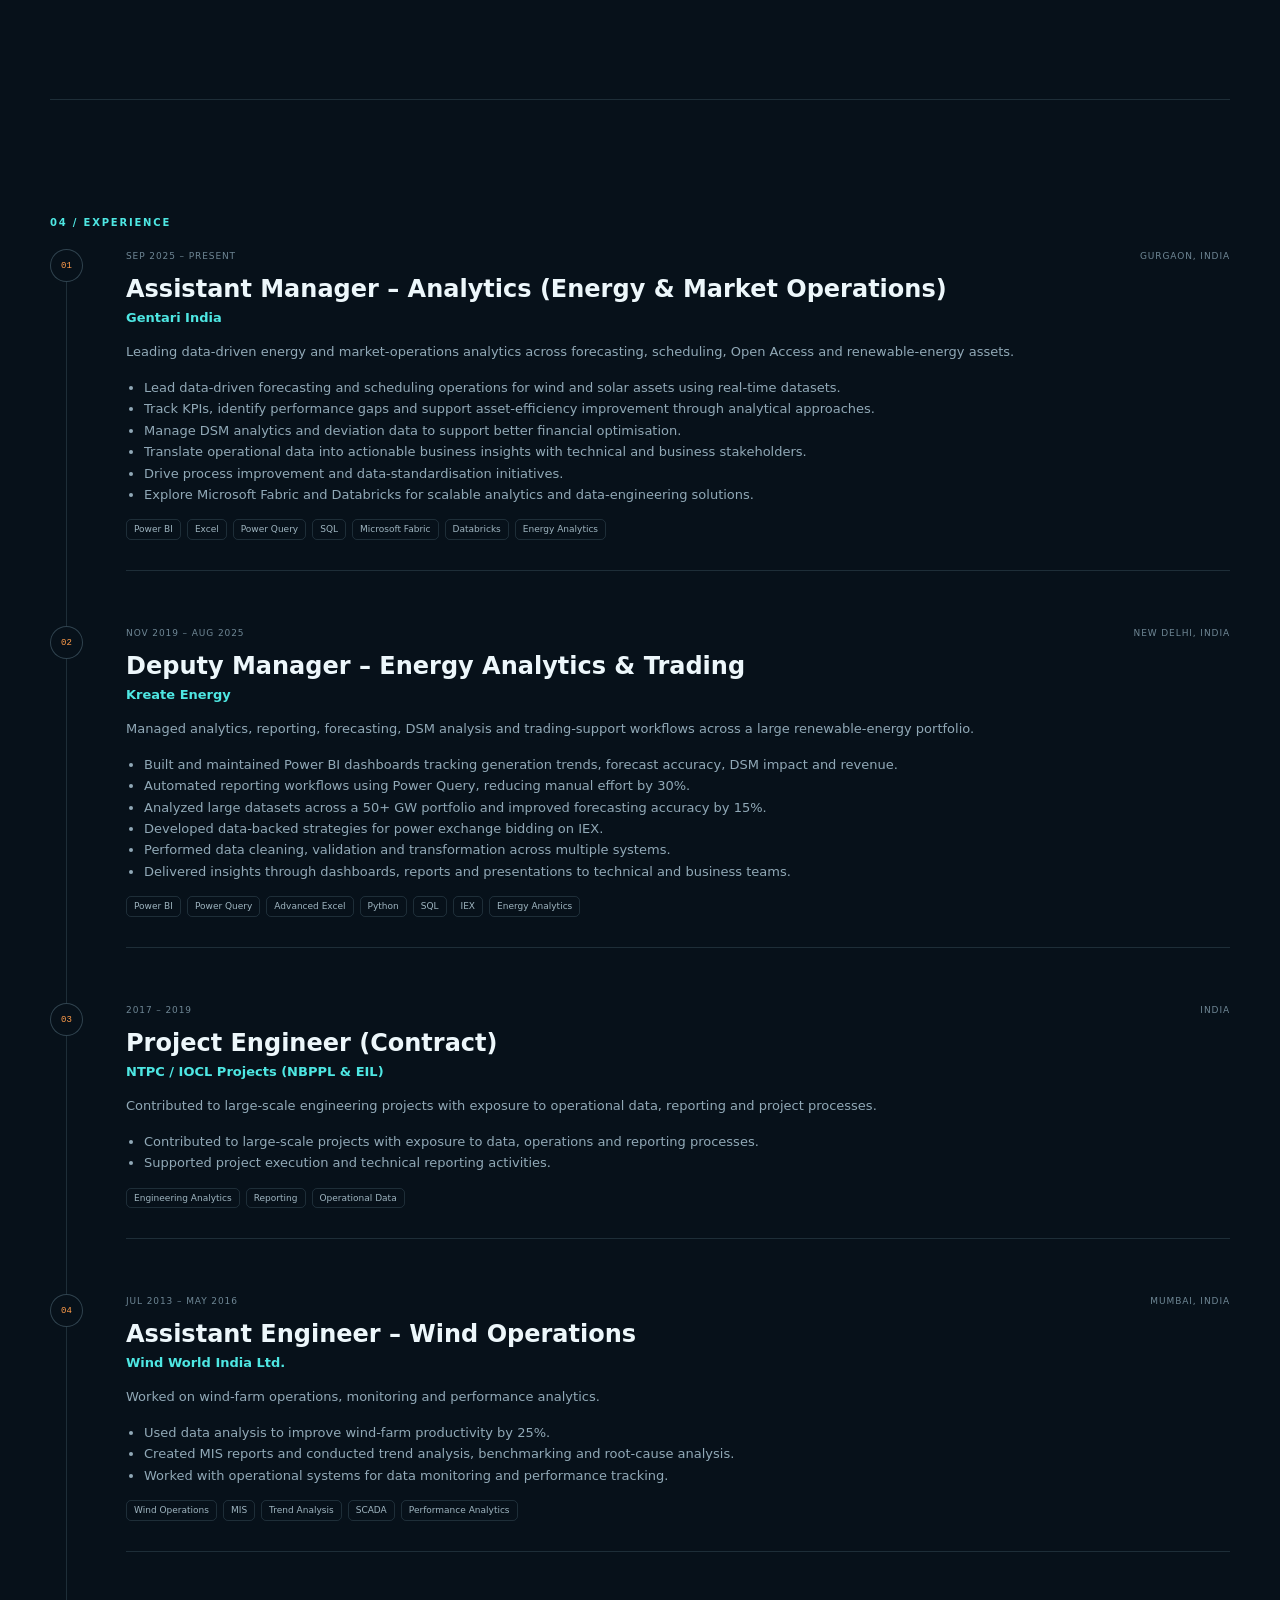
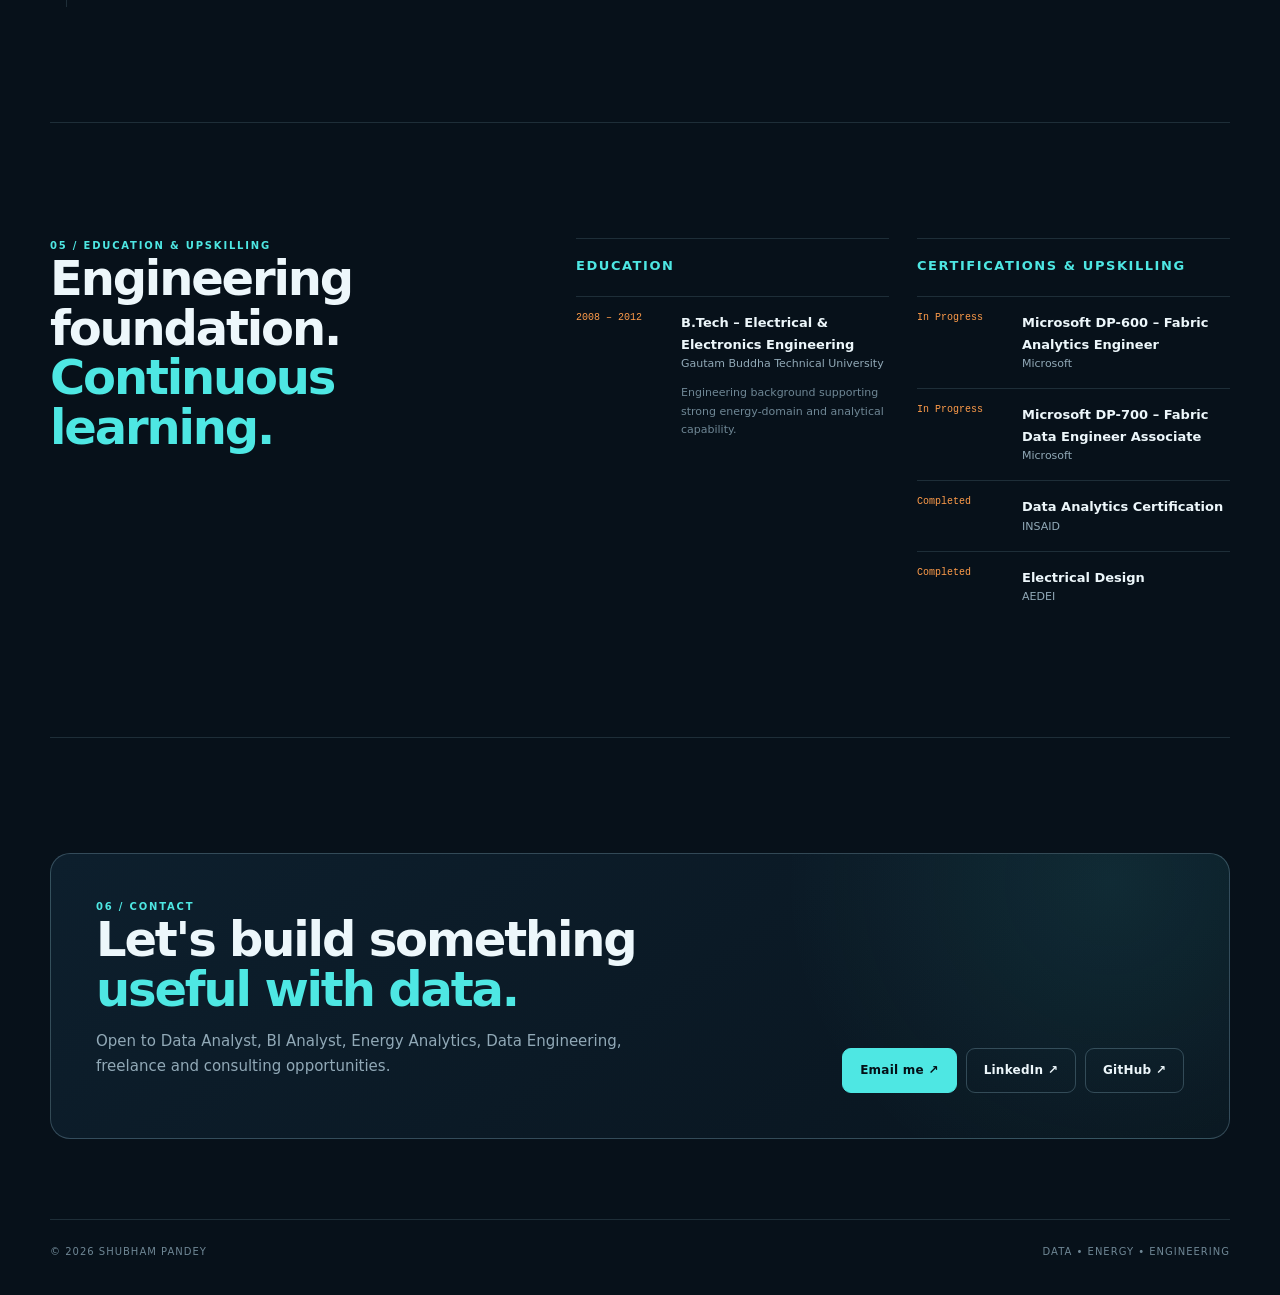
==== commit 43a3b14b: "Add files via upload" ====
--- a/index.html
+++ b/index.html
@@ -1,400 +1,86 @@
-<!DOCTYPE html>
-<html lang="en" data-theme="dark">
+<!doctype html>
+<html lang="en">
 <head>
-  <meta charset="UTF-8" />
-  <meta name="viewport" content="width=device-width, initial-scale=1.0" />
-  <title>Alex Morgan | Software Engineer Portfolio</title>
-  <meta name="description" content="Personal portfolio and project showcase for Alex Morgan, Full-Stack Software Engineer & System Architect." />
-  <meta name="keywords" content="portfolio, software engineer, web developer, full-stack, react, typescript, nodejs, python" />
-  <meta name="author" content="Alex Morgan" />
-
-  <!-- Open Graph / Social Sharing Meta Tags -->
-  <meta property="og:type" content="website" />
-  <meta property="og:title" content="Alex Morgan | Software Engineer Portfolio" />
-  <meta property="og:description" content="Explore my software engineering projects, technical skills, and career journey." />
-  <meta property="og:image" content="https://images.unsplash.com/photo-1534528741775-53994a69daeb?w=1200" />
-  <meta property="twitter:card" content="summary_large_image" />
-
-  <!-- Google Fonts: Plus Jakarta Sans & JetBrains Mono -->
-  <link rel="preconnect" href="https://fonts.googleapis.com" />
-  <link rel="preconnect" href="https://fonts.gstatic.com" crossorigin />
-  <link href="https://fonts.googleapis.com/css2?family=JetBrains+Mono:wght@400;500;600&family=Plus+Jakarta+Sans:wght@400;500;600;700;800&display=swap" rel="stylesheet" />
-
-  <!-- Stylesheet -->
-  <link rel="stylesheet" href="style.css" />
+  <meta charset="utf-8">
+  <meta name="viewport" content="width=device-width, initial-scale=1">
+  <meta name="description" content="Shubham Pandey — Data Analyst, BI Analyst, Energy Analyst and Data Engineer portfolio.">
+  <title>Shubham Pandey | Data & Energy Analytics Portfolio</title>
+  <link rel="stylesheet" href="style.css">
 </head>
 <body>
-
-  <!-- Scroll Progress Indicator -->
-  <div id="scroll-progress"></div>
-
-  <!-- Navigation Bar -->
-  <header class="navbar">
-    <div class="container nav-container">
-      <a href="#hero" class="nav-logo">
-        <div class="logo-badge">&lt;/&gt;</div>
-        <span id="nav-logo-text">Alex Morgan</span>
-      </a>
-
-      <!-- Desktop Nav Links -->
-      <ul class="nav-links">
-        <li><a href="#about" class="nav-link">About</a></li>
-        <li><a href="#skills" class="nav-link">Skills</a></li>
-        <li><a href="#projects" class="nav-link">Projects</a></li>
-        <li><a href="#experience" class="nav-link">Experience</a></li>
-        <li><a href="#education" class="nav-link">Education</a></li>
-        <li><a href="#contact" class="nav-link">Contact</a></li>
-      </ul>
-
-      <!-- Action Buttons (Theme Toggle & Mobile Menu) -->
-      <div class="nav-actions">
-        <button id="theme-toggle" class="icon-btn" aria-label="Toggle Color Theme" title="Toggle Light/Dark Theme">
-          <span id="theme-icon">
-            <svg width="20" height="20" viewBox="0 0 24 24" fill="none" stroke="currentColor" stroke-width="2" stroke-linecap="round" stroke-linejoin="round">
-              <circle cx="12" cy="12" r="5"></circle>
-              <line x1="12" y1="1" x2="12" y2="3"></line>
-              <line x1="12" y1="21" x2="12" y2="23"></line>
-              <line x1="4.22" y1="4.22" x2="5.64" y2="5.64"></line>
-              <line x1="18.36" y1="18.36" x2="19.78" y2="19.78"></line>
-              <line x1="1" y1="12" x2="3" y2="12"></line>
-              <line x1="21" y1="12" x2="23" y2="12"></line>
-              <line x1="4.22" y1="19.78" x2="5.64" y2="18.36"></line>
-              <line x1="18.36" y1="5.64" x2="19.78" y2="4.22"></line>
-            </svg>
-          </span>
-        </button>
-
-        <a href="#contact" class="btn btn-primary btn-sm">Get In Touch</a>
-
-        <button id="mobile-menu-toggle" class="icon-btn mobile-toggle" aria-label="Toggle Menu">
-          <svg width="22" height="22" viewBox="0 0 24 24" fill="none" stroke="currentColor" stroke-width="2" stroke-linecap="round" stroke-linejoin="round">
-            <line x1="3" y1="12" x2="21" y2="12"></line>
-            <line x1="3" y1="6" x2="21" y2="6"></line>
-            <line x1="3" y1="18" x2="21" y2="18"></line>
-          </svg>
-        </button>
-      </div>
-    </div>
-
-    <!-- Mobile Drawer Menu -->
-    <div id="mobile-menu-drawer" class="mobile-menu-drawer">
-      <a href="#about" class="nav-link mobile-drawer-link">About</a>
-      <a href="#skills" class="nav-link mobile-drawer-link">Skills</a>
-      <a href="#projects" class="nav-link mobile-drawer-link">Projects</a>
-      <a href="#experience" class="nav-link mobile-drawer-link">Experience</a>
-      <a href="#education" class="nav-link mobile-drawer-link">Education</a>
-      <a href="#contact" class="nav-link mobile-drawer-link">Contact</a>
-    </div>
+  <div class="site-grid"></div>
+  <header class="topbar">
+    <a class="brand" href="#top" aria-label="Shubham Pandey home"><span class="brand-mark">SP</span><span>SHUBHAM PANDEY</span></a>
+    <nav class="nav" aria-label="Primary navigation">
+      <a href="#about">About</a><a href="#skills">Stack</a><a href="#projects">Projects</a><a href="#experience">Experience</a><a href="#contact">Contact</a>
+    </nav>
+    <a class="nav-cta" href="#contact">Let's connect <span>↗</span></a>
   </header>
 
-  <main>
-    <!-- Hero Section -->
-    <section id="hero" class="hero-section">
-      <div class="container hero-grid">
-        <div class="hero-content">
-          <div class="hero-badge-container">
-            <div class="availability-badge">
-              <span class="pulse-dot"></span>
-              <span id="hero-availability">Available for new opportunities</span>
-            </div>
-          </div>
+  <main id="top">
+    <section class="hero section-shell">
+      <div class="hero-copy">
+        <div class="eyebrow"><span class="pulse-dot"></span> OPEN TO DATA & ANALYTICS OPPORTUNITIES</div>
+        <h1>Data systems for<br><span class="accent">real-world decisions.</span></h1>
+        <p class="hero-role">Data Analyst <i>•</i> BI Analyst <i>•</i> Energy Analyst <i>•</i> Data Engineer</p>
+        <p class="hero-lede">I combine 12+ years of renewable-energy and market-operations experience with Power BI, SQL, Python and Microsoft Fabric to turn complex operational data into governed pipelines, useful analytics and decision-ready reporting.</p>
+        <div class="hero-actions"><a class="btn btn-primary" href="#projects">Explore case studies <span>↓</span></a><a class="btn btn-ghost" href="assets/Resume_Shubham Pandey(Energy Analyst).pdf" target="_blank" rel="noopener">View resume ↗</a></div>
+        <div class="hero-metrics" id="hero-metrics"></div>
+      </div>
+      <div class="hero-visual" aria-label="Data engineering visual">
+        <div class="terminal-window">
+          <div class="terminal-head"><span>portfolio.pipeline</span><span class="terminal-dots">● ● ●</span></div>
+          <pre><code><span class="code-muted">01</span> <span class="code-key">pipeline</span> = <span class="code-string">"fabric_lakehouse"</span>
+<span class="code-muted">02</span> <span class="code-key">source</span>   = <span class="code-string">"operational_data"</span>
+<span class="code-muted">03</span> <span class="code-key">layers</span>   = [<span class="code-string">"bronze"</span>, <span class="code-string">"silver"</span>, <span class="code-string">"gold"</span>]
+<span class="code-muted">04</span> <span class="code-key">quality</span>  = <span class="code-string">"governed + auditable"</span>
+<span class="code-muted">05</span> <span class="code-key">insight</span>  = <span class="code-string">"decision_ready"</span>
 
-          <h1 class="hero-title">
-            Hi, I'm <span id="hero-name" class="gradient-text">Alex Morgan</span>
-          </h1>
-          <div id="hero-role" class="hero-role">Full-Stack Software Engineer & Architect</div>
-          <p id="hero-description" class="hero-description">
-            Building scalable, high-performance web applications and intuitive digital experiences with modern technologies.
-          </p>
-
-          <div class="hero-cta">
-            <a href="#projects" class="btn btn-primary">
-              <svg width="18" height="18" viewBox="0 0 24 24" fill="none" stroke="currentColor" stroke-width="2" stroke-linecap="round" stroke-linejoin="round"><polygon points="5 3 19 12 5 21 5 3"></polygon></svg>
-              Explore Projects
-            </a>
-            <a id="hero-resume-btn" href="assets/resume.pdf" target="_blank" rel="noopener noreferrer" class="btn btn-outline">
-              <svg width="18" height="18" viewBox="0 0 24 24" fill="none" stroke="currentColor" stroke-width="2" stroke-linecap="round" stroke-linejoin="round"><path d="M21 15v4a2 2 0 0 1-2 2H5a2 2 0 0 1-2-2v-4"></path><polyline points="7 10 12 15 17 10"></polyline><line x1="12" y1="15" x2="12" y2="3"></line></svg>
-              Download Resume
-            </a>
-          </div>
-
-          <div id="hero-stats-container" class="hero-stats">
-            <!-- Stats rendered dynamically by JS -->
-          </div>
+<span class="code-comment">// energy + analytics + engineering</span>
+<span class="code-key">run</span>(forecast, dsm, trading, kpi)</code></pre>
+          <div class="terminal-status"><span><span class="status-led"></span> SYSTEMS THINKING</span><span>12+ YEARS</span></div>
         </div>
-
-        <!-- Hero Avatar Card -->
-        <div class="hero-avatar-card">
-          <div class="avatar-wrapper">
-            <img id="hero-avatar-img" src="" alt="Profile" class="avatar-img" />
-          </div>
-          <div class="avatar-floating-tag">
-            <div class="floating-icon">🚀</div>
-            <div>
-              <div class="floating-text-title">Clean Code & Architecture</div>
-              <div class="floating-text-sub">Performance First Mindset</div>
-            </div>
-          </div>
-        </div>
+        <div class="orbit-card card-a"><strong>50+ GW</strong><span>Portfolio analytics</span></div>
+        <div class="orbit-card card-b"><strong>30%</strong><span>Manual effort reduced</span></div>
       </div>
     </section>
 
-    <!-- About Me Section -->
-    <section id="about" class="section">
-      <div class="container">
-        <div class="section-header">
-          <span class="section-badge">About Me</span>
-          <h2 class="section-title">Background & <span class="gradient-text">Philosophy</span></h2>
-          <p class="section-subtitle">A glimpse into who I am, how I work, and what drives my passion for engineering.</p>
-        </div>
-
-        <div class="about-grid">
-          <div class="about-text">
-            <h3 id="about-heading">Passionate about transforming complex challenges into elegant solutions</h3>
-            <div id="about-paragraphs">
-              <!-- Paragraphs rendered by JS -->
-            </div>
-            <ul id="about-highlights-list" class="about-highlights">
-              <!-- Highlights rendered by JS -->
-            </ul>
-          </div>
-
-          <div class="about-card-box">
-            <h3 style="font-size: 1.3rem; margin-bottom: 0.5rem;">Quick Details</h3>
-            <p style="color: var(--text-secondary); font-size: 0.9rem;">Feel free to reach out for collaborations, questions, or opportunities.</p>
-
-            <ul class="contact-info-list">
-              <li class="contact-info-item">
-                <div class="contact-info-icon">
-                  <svg width="20" height="20" viewBox="0 0 24 24" fill="none" stroke="currentColor" stroke-width="2" stroke-linecap="round" stroke-linejoin="round"><path d="M21 10c0 7-9 13-9 13s-9-6-9-13a9 9 0 0 1 18 0z"></path><circle cx="12" cy="10" r="3"></circle></svg>
-                </div>
-                <div>
-                  <div class="contact-info-label">Location</div>
-                  <div id="contact-val-location" class="contact-info-val">San Francisco, CA / Remote</div>
-                </div>
-              </li>
-
-              <li class="contact-info-item">
-                <div class="contact-info-icon">
-                  <svg width="20" height="20" viewBox="0 0 24 24" fill="none" stroke="currentColor" stroke-width="2" stroke-linecap="round" stroke-linejoin="round"><path d="M4 4h16c1.1 0 2 .9 2 2v12c0 1.1-.9 2-2 2H4c-1.1 0-2-.9-2-2V6c0-1.1.9-2 2-2z"></path><polyline points="22,6 12,13 2,6"></polyline></svg>
-                </div>
-                <div>
-                  <div class="contact-info-label">Email</div>
-                  <a id="contact-val-email" href="mailto:alex.morgan.dev@example.com" class="contact-info-val" style="color: var(--text-accent); text-decoration: none;">alex.morgan.dev@example.com</a>
-                </div>
-              </li>
-
-              <li class="contact-info-item">
-                <div class="contact-info-icon">
-                  <svg width="20" height="20" viewBox="0 0 24 24" fill="none" stroke="currentColor" stroke-width="2" stroke-linecap="round" stroke-linejoin="round"><circle cx="12" cy="12" r="10"></circle><polyline points="12 6 12 12 16 14"></polyline></svg>
-                </div>
-                <div>
-                  <div class="contact-info-label">Timezone</div>
-                  <div class="contact-info-val">PST (UTC-8) • Flexible hours</div>
-                </div>
-              </li>
-            </ul>
-
-            <div style="margin-top: 2rem;">
-              <button id="copy-email-btn" class="btn btn-outline" style="width: 100%;">
-                <svg width="16" height="16" viewBox="0 0 24 24" fill="none" stroke="currentColor" stroke-width="2" stroke-linecap="round" stroke-linejoin="round"><rect x="9" y="9" width="13" height="13" rx="2" ry="2"></rect><path d="M5 15H4a2 2 0 0 1-2-2V4a2 2 0 0 1 2-2h9a2 2 0 0 1 2 2v1"></path></svg>
-                Copy Email Address
-              </button>
-            </div>
-          </div>
-        </div>
+    <section id="about" class="section-shell section-block">
+      <div class="section-label">01 / PROFILE</div>
+      <div class="about-grid">
+        <div><h2>Energy-domain depth.<br><span class="accent">Data-engineering mindset.</span></h2></div>
+        <div class="about-copy"><p id="about-p1"></p><p id="about-p2"></p><div class="highlight-list" id="highlights"></div></div>
       </div>
     </section>
 
-    <!-- Skills Section -->
-    <section id="skills" class="section">
-      <div class="container">
-        <div class="section-header">
-          <span class="section-badge">Technical Stack</span>
-          <h2 class="section-title">Skills & <span class="gradient-text">Technologies</span></h2>
-          <p class="section-subtitle">A comprehensive breakdown of the languages, frameworks, databases, and tools I use to build robust software.</p>
-        </div>
-
-        <div id="skills-container" class="skills-grid">
-          <!-- Skills Cards rendered by JS -->
-        </div>
-      </div>
+    <section id="skills" class="section-shell section-block">
+      <div class="section-label">02 / TECHNICAL STACK</div>
+      <div class="section-heading-row"><div><h2>Tools I use to<br><span class="accent">build the signal.</span></h2></div><p>Practical analytics and engineering skills shaped by operational data, energy markets and hands-on Fabric case studies.</p></div>
+      <div class="skill-grid" id="skills-grid"></div>
     </section>
 
-    <!-- Projects Section -->
-    <section id="projects" class="section">
-      <div class="container">
-        <div class="section-header">
-          <span class="section-badge">Portfolio</span>
-          <h2 class="section-title">Featured <span class="gradient-text">Projects & Case Studies</span></h2>
-          <p class="section-subtitle">Real-world applications, open-source projects, and systems I've architected from concept to production.</p>
-        </div>
-
-        <!-- Filter Tabs & Realtime Search -->
-        <div class="projects-controls">
-          <div class="filter-search-bar">
-            <div class="filter-tabs">
-              <button class="filter-tab active" data-category="all">All Projects</button>
-              <button class="filter-tab" data-category="fullstack">Full-Stack</button>
-              <button class="filter-tab" data-category="frontend">Frontend</button>
-              <button class="filter-tab" data-category="ai-ml">AI & ML</button>
-              <button class="filter-tab" data-category="cloud">Cloud / Security</button>
-              <button class="filter-tab" data-category="tools">Dev Tools</button>
-            </div>
-
-            <div class="search-box-wrapper">
-              <svg class="search-icon" width="16" height="16" viewBox="0 0 24 24" fill="none" stroke="currentColor" stroke-width="2" stroke-linecap="round" stroke-linejoin="round">
-                <circle cx="11" cy="11" r="8"></circle>
-                <line x1="21" y1="21" x2="16.65" y2="16.65"></line>
-              </svg>
-              <input type="text" id="project-search-input" class="search-input" placeholder="Search by name, tech stack, tag..." />
-            </div>
-          </div>
-        </div>
-
-        <!-- Projects Grid -->
-        <div id="projects-grid" class="projects-grid">
-          <!-- Project Cards rendered dynamically by JS -->
-        </div>
-      </div>
+    <section id="projects" class="section-shell section-block projects-section">
+      <div class="section-label">03 / SELECTED WORK</div>
+      <div class="section-heading-row"><div><h2>Case studies, not<br><span class="accent">just dashboards.</span></h2></div><p>Ten practical Microsoft Fabric case studies covering ingestion, Lakehouse architecture, PySpark, Delta Lake, governance, real-time intelligence and analytics.</p></div>
+      <div class="filters" id="filters"></div>
+      <div class="project-grid" id="project-grid"></div>
     </section>
 
-    <!-- Experience Section -->
-    <section id="experience" class="section">
-      <div class="container">
-        <div class="section-header">
-          <span class="section-badge">Career Journey</span>
-          <h2 class="section-title">Work <span class="gradient-text">Experience</span></h2>
-          <p class="section-subtitle">My professional track record, impactful roles, and key engineering milestones.</p>
-        </div>
-
-        <div id="experience-timeline" class="timeline">
-          <!-- Experience items rendered by JS -->
-        </div>
-      </div>
+    <section id="experience" class="section-shell section-block">
+      <div class="section-label">04 / EXPERIENCE</div>
+      <div class="timeline" id="experience-list"></div>
     </section>
 
-    <!-- Education & Certifications Section -->
-    <section id="education" class="section">
-      <div class="container">
-        <div class="section-header">
-          <span class="section-badge">Academics & Accreditations</span>
-          <h2 class="section-title">Education & <span class="gradient-text">Certifications</span></h2>
-          <p class="section-subtitle">Academic foundations and verified industry credentials.</p>
-        </div>
-
-        <!-- Education Timeline -->
-        <div id="education-timeline" class="timeline">
-          <!-- Education rendered by JS -->
-        </div>
-
-        <!-- Certifications List -->
-        <div id="certifications-container" class="certifications-grid">
-          <!-- Certifications rendered by JS -->
-        </div>
-      </div>
+    <section id="education" class="section-shell section-block split-section">
+      <div><div class="section-label">05 / EDUCATION & UPSKILLING</div><h2>Engineering foundation.<br><span class="accent">Continuous learning.</span></h2></div>
+      <div id="education-list" class="edu-list"></div>
     </section>
 
-    <!-- Contact Section -->
-    <section id="contact" class="section">
-      <div class="container">
-        <div class="section-header">
-          <span class="section-badge">Let's Connect</span>
-          <h2 class="section-title">Get In <span class="gradient-text">Touch</span></h2>
-          <p class="section-subtitle">Interested in discussing a project, exploring opportunities, or just saying hello? Send a message below!</p>
-        </div>
-
-        <div class="contact-grid">
-          <div class="contact-card-main">
-            <h3 style="font-size: 1.5rem; margin-bottom: 0.75rem;">Send a Direct Message</h3>
-            <p style="color: var(--text-secondary); margin-bottom: 2rem; font-size: 0.95rem;">
-              Fill out the form and it will initiate an email directly to my inbox. I typically respond within 24-48 hours.
-            </p>
-
-            <form id="contact-form" class="contact-form">
-              <div class="form-group">
-                <label for="form-name" class="form-label">Your Name</label>
-                <input type="text" id="form-name" class="form-input" placeholder="e.g. Sarah Connor" required />
-              </div>
-
-              <div class="form-group">
-                <label for="form-email" class="form-label">Your Email</label>
-                <input type="email" id="form-email" class="form-input" placeholder="e.g. sarah@example.com" required />
-              </div>
-
-              <div class="form-group">
-                <label for="form-message" class="form-label">Message</label>
-                <textarea id="form-message" class="form-textarea" placeholder="Tell me about your project, team, or opportunity..." required></textarea>
-              </div>
-
-              <button type="submit" class="btn btn-primary" style="margin-top: 0.5rem;">
-                <svg width="18" height="18" viewBox="0 0 24 24" fill="none" stroke="currentColor" stroke-width="2" stroke-linecap="round" stroke-linejoin="round"><line x1="22" y1="2" x2="11" y2="13"></line><polygon points="22 2 15 22 11 13 2 9 22 2"></polygon></svg>
-                Send Message
-              </button>
-            </form>
-          </div>
-
-          <div style="display: flex; flex-direction: column; justify-content: center; gap: 2rem;">
-            <div class="about-card-box">
-              <h3 style="font-size: 1.3rem; margin-bottom: 0.75rem;">Looking for my resume?</h3>
-              <p style="color: var(--text-secondary); font-size: 0.95rem; margin-bottom: 1.25rem;">
-                You can download the full PDF version of my resume with complete work history, references, and publication records.
-              </p>
-              <a href="assets/resume.pdf" target="_blank" rel="noopener noreferrer" class="btn btn-outline">
-                <svg width="18" height="18" viewBox="0 0 24 24" fill="none" stroke="currentColor" stroke-width="2" stroke-linecap="round" stroke-linejoin="round"><path d="M21 15v4a2 2 0 0 1-2 2H5a2 2 0 0 1-2-2v-4"></path><polyline points="7 10 12 15 17 10"></polyline><line x1="12" y1="15" x2="12" y2="3"></line></svg>
-                Download Resume (PDF)
-              </a>
-            </div>
-
-            <div class="about-card-box">
-              <h3 style="font-size: 1.3rem; margin-bottom: 0.75rem;">Open Source & Collaboration</h3>
-              <p style="color: var(--text-secondary); font-size: 0.95rem;">
-                I'm active across GitHub and tech communities. Star my repositories, open an issue, or connect with me on social platforms.
-              </p>
-            </div>
-          </div>
-        </div>
-      </div>
+    <section id="contact" class="section-shell section-block contact-section">
+      <div class="contact-card"><div><div class="section-label">06 / CONTACT</div><h2>Let's build something<br><span class="accent">useful with data.</span></h2><p>Open to Data Analyst, BI Analyst, Energy Analytics, Data Engineering, freelance and consulting opportunities.</p></div><div class="contact-actions"><a class="btn btn-primary" id="email-link" href="#">Email me ↗</a><a class="btn btn-ghost" id="linkedin-link" href="#" target="_blank" rel="noopener">LinkedIn ↗</a><a class="btn btn-ghost" id="github-link" href="#" target="_blank" rel="noopener">GitHub ↗</a></div></div>
     </section>
   </main>
-
-  <!-- Back to Top Button -->
-  <button id="back-to-top" class="back-to-top" aria-label="Back to Top">
-    <svg width="20" height="20" viewBox="0 0 24 24" fill="none" stroke="currentColor" stroke-width="2.5" stroke-linecap="round" stroke-linejoin="round">
-      <polyline points="18 15 12 9 6 15"></polyline>
-    </svg>
-  </button>
-
-  <!-- Footer -->
-  <footer class="footer">
-    <div class="container">
-      <div class="footer-grid">
-        <div>
-          <div style="font-weight: 800; font-size: 1.2rem; margin-bottom: 0.35rem;" id="footer-name">Alex Morgan</div>
-          <div style="color: var(--text-secondary); font-size: 0.9rem;">Building high-impact software solutions.</div>
-        </div>
-
-        <div class="footer-social-links">
-          <a id="footer-github" href="#" target="_blank" rel="noopener noreferrer" class="icon-btn" title="GitHub">
-            <svg width="18" height="18" viewBox="0 0 24 24" fill="none" stroke="currentColor" stroke-width="2" stroke-linecap="round" stroke-linejoin="round"><path d="M9 19c-5 1.5-5-2.5-7-3m14 6v-3.87a3.37 3.37 0 0 0-.94-2.61c3.14-.35 6.44-1.54 6.44-7A5.44 5.44 0 0 0 20 4.77 5.07 5.07 0 0 0 19.91 1S18.73.65 16 2.48a13.38 13.38 0 0 0-7 0C6.27.65 5.09 1 5.09 1A5.07 5.07 0 0 0 5 4.77a5.44 5.44 0 0 0-1.5 3.78c0 5.42 3.3 6.61 6.44 7A3.37 3.37 0 0 0 9 18.13V22"></path></svg>
-          </a>
-          <a id="footer-linkedin" href="#" target="_blank" rel="noopener noreferrer" class="icon-btn" title="LinkedIn">
-            <svg width="18" height="18" viewBox="0 0 24 24" fill="none" stroke="currentColor" stroke-width="2" stroke-linecap="round" stroke-linejoin="round"><path d="M16 8a6 6 0 0 1 6 6v7h-4v-7a2 2 0 0 0-2-2 2 2 0 0 0-2 2v7h-4v-7a6 6 0 0 1 6-6z"></path><rect x="2" y="9" width="4" height="12"></rect><circle cx="4" cy="4" r="2"></circle></svg>
-          </a>
-          <a id="footer-twitter" href="#" target="_blank" rel="noopener noreferrer" class="icon-btn" title="Twitter / X">
-            <svg width="18" height="18" viewBox="0 0 24 24" fill="none" stroke="currentColor" stroke-width="2" stroke-linecap="round" stroke-linejoin="round"><path d="M23 3a10.9 10.9 0 0 1-3.14 1.53 4.48 4.48 0 0 0-7.86 3v1A10.66 10.66 0 0 1 3 4s-4 9 5 13a11.64 11.64 0 0 1-7 2c9 5 20 0 20-11.5a4.5 4.5 0 0 0-.08-.83A7.72 7.72 0 0 0 23 3z"></path></svg>
-          </a>
-        </div>
-      </div>
-
-      <div class="footer-bottom">
-        <p>&copy; <span id="footer-year"></span> All rights reserved. Designed & built for free hosting on GitHub Pages.</p>
-      </div>
-    </div>
-  </footer>
-
-  <!-- Scripts -->
-  <script src="data.js"></script>
-  <script src="app.js"></script>
+  <footer class="footer section-shell"><span>© <span id="year"></span> Shubham Pandey</span><span>Data • Energy • Engineering</span></footer>
+  <script src="data.js"></script><script src="app.js"></script>
 </body>
-</html>+</html>
--- a/style.css
+++ b/style.css
@@ -1,1720 +1,17 @@
-/* ==========================================================================
-   MODERN DYNAMIC PORTFOLIO STYLESHEET
-   Supports Light/Dark Themes, Responsive Design & Interactive Components
-   ========================================================================== */
-
-/* --- CSS Variables & Design Tokens --- */
-:root {
-  --font-sans: 'Plus Jakarta Sans', -apple-system, BlinkMacSystemFont, 'Segoe UI', Roboto, sans-serif;
-  --font-mono: 'JetBrains Mono', SFMono-Regular, Menlo, Monaco, Consolas, monospace;
-
-  /* Color Palette - Dark Theme (Default) */
-  --bg-primary: #0b0f19;
-  --bg-secondary: #111827;
-  --bg-card: rgba(17, 24, 39, 0.75);
-  --bg-card-hover: rgba(31, 41, 55, 0.85);
-  --bg-glass: rgba(15, 23, 42, 0.85);
-  --bg-tag: rgba(99, 102, 241, 0.12);
-  --bg-modal: #0f172a;
-
-  --text-primary: #f8fafc;
-  --text-secondary: #94a3b8;
-  --text-muted: #64748b;
-  --text-accent: #818cf8;
-
-  --accent-primary: #6366f1;
-  --accent-secondary: #06b6d4;
-  --accent-gradient: linear-gradient(135deg, #6366f1 0%, #8b5cf6 50%, #06b6d4 100%);
-  --accent-gradient-hover: linear-gradient(135deg, #4f46e5 0%, #7c3aed 50%, #0891b2 100%);
-  --accent-glow: rgba(99, 102, 241, 0.25);
-
-  --border-color: rgba(255, 255, 255, 0.08);
-  --border-hover: rgba(99, 102, 241, 0.4);
-  --border-active: rgba(99, 102, 241, 0.8);
-
-  --card-shadow: 0 10px 30px -10px rgba(0, 0, 0, 0.5);
-  --card-shadow-hover: 0 20px 40px -15px rgba(99, 102, 241, 0.25);
-  --modal-backdrop: rgba(3, 7, 18, 0.85);
-
-  --radius-sm: 8px;
-  --radius-md: 14px;
-  --radius-lg: 20px;
-  --radius-full: 9999px;
-
-  --transition-fast: 0.15s ease;
-  --transition-normal: 0.25s cubic-bezier(0.16, 1, 0.3, 1);
-  --transition-slow: 0.4s cubic-bezier(0.16, 1, 0.3, 1);
+:root{
+  --bg:#07111a; --bg2:#0a1722; --panel:#0d1c29; --panel2:#102331; --line:rgba(156,196,216,.16); --line-strong:rgba(156,196,216,.28);
+  --text:#edf7fb; --muted:#91a9b7; --muted2:#6f8795; --cyan:#4ee7e3; --orange:#ff9c4a; --green:#9cf0c2; --shadow:0 24px 70px rgba(0,0,0,.3);
+  --radius:18px; --max:1180px;
 }
-
-/* Light Theme Variables */
-[data-theme="light"] {
-  --bg-primary: #f8fafc;
-  --bg-secondary: #ffffff;
-  --bg-card: rgba(255, 255, 255, 0.9);
-  --bg-card-hover: #ffffff;
-  --bg-glass: rgba(255, 255, 255, 0.9);
-  --bg-tag: rgba(79, 70, 229, 0.08);
-  --bg-modal: #ffffff;
-
-  --text-primary: #0f172a;
-  --text-secondary: #475569;
-  --text-muted: #94a3b8;
-  --text-accent: #4f46e5;
-
-  --border-color: rgba(15, 23, 42, 0.08);
-  --border-hover: rgba(79, 70, 229, 0.35);
-  --border-active: rgba(79, 70, 229, 0.8);
-
-  --card-shadow: 0 10px 30px -10px rgba(15, 23, 42, 0.08);
-  --card-shadow-hover: 0 20px 40px -15px rgba(79, 70, 229, 0.15);
-  --modal-backdrop: rgba(15, 23, 42, 0.6);
-}
-
-/* --- Base & Reset --- */
-*, *::before, *::after {
-  box-sizing: border-box;
-  margin: 0;
-  padding: 0;
-}
-
-html {
-  scroll-behavior: smooth;
-  font-size: 16px;
-  -webkit-font-smoothing: antialiased;
-}
-
-body {
-  font-family: var(--font-sans);
-  background-color: var(--bg-primary);
-  color: var(--text-primary);
-  line-height: 1.65;
-  overflow-x: hidden;
-  position: relative;
-  transition: background-color var(--transition-normal), color var(--transition-normal);
-}
-
-/* Global Ambient Glow Background */
-body::before {
-  content: '';
-  position: fixed;
-  top: -20%;
-  left: 50%;
-  transform: translateX(-50%);
-  width: 80vw;
-  height: 60vh;
-  background: radial-gradient(circle, var(--accent-glow) 0%, rgba(6, 182, 212, 0.05) 50%, transparent 80%);
-  filter: blur(100px);
-  z-index: -1;
-  pointer-events: none;
-}
-
-/* Scroll Progress Bar */
-#scroll-progress {
-  position: fixed;
-  top: 0;
-  left: 0;
-  height: 3px;
-  background: var(--accent-gradient);
-  width: 0%;
-  z-index: 1000;
-  transition: width 0.1s linear;
-}
-
-/* Container */
-.container {
-  width: 100%;
-  max-width: 1200px;
-  margin: 0 auto;
-  padding: 0 1.5rem;
-}
-
-/* --- Typography & Headings --- */
-h1, h2, h3, h4, h5, h6 {
-  color: var(--text-primary);
-  font-weight: 700;
-  line-height: 1.25;
-}
-
-.section-header {
-  text-align: center;
-  margin-bottom: 3.5rem;
-}
-
-.section-badge {
-  display: inline-flex;
-  align-items: center;
-  gap: 0.5rem;
-  padding: 0.35rem 0.9rem;
-  background: var(--bg-tag);
-  border: 1px solid var(--border-color);
-  border-radius: var(--radius-full);
-  font-size: 0.825rem;
-  font-weight: 600;
-  color: var(--text-accent);
-  text-transform: uppercase;
-  letter-spacing: 0.08em;
-  margin-bottom: 0.85rem;
-}
-
-.section-title {
-  font-size: 2.25rem;
-  letter-spacing: -0.025em;
-  margin-bottom: 0.75rem;
-}
-
-.gradient-text {
-  background: var(--accent-gradient);
-  -webkit-background-clip: text;
-  -webkit-text-fill-color: transparent;
-  display: inline-block;
-}
-
-.section-subtitle {
-  font-size: 1.1rem;
-  color: var(--text-secondary);
-  max-width: 650px;
-  margin: 0 auto;
-}
-
-/* --- Navbar --- */
-.navbar {
-  position: sticky;
-  top: 0;
-  left: 0;
-  width: 100%;
-  z-index: 900;
-  backdrop-filter: blur(16px);
-  -webkit-backdrop-filter: blur(16px);
-  background: var(--bg-glass);
-  border-bottom: 1px solid var(--border-color);
-  transition: background-color var(--transition-fast), border-color var(--transition-fast);
-}
-
-.nav-container {
-  display: flex;
-  align-items: center;
-  justify-content: space-between;
-  height: 4.5rem;
-}
-
-.nav-logo {
-  display: flex;
-  align-items: center;
-  gap: 0.75rem;
-  text-decoration: none;
-  font-weight: 800;
-  font-size: 1.25rem;
-  color: var(--text-primary);
-}
-
-.logo-badge {
-  width: 2.2rem;
-  height: 2.2rem;
-  background: var(--accent-gradient);
-  color: #fff;
-  border-radius: var(--radius-sm);
-  display: flex;
-  align-items: center;
-  justify-content: center;
-  font-size: 1rem;
-  font-weight: 800;
-  box-shadow: 0 4px 12px var(--accent-glow);
-}
-
-.nav-links {
-  display: flex;
-  align-items: center;
-  gap: 2rem;
-  list-style: none;
-}
-
-.nav-link {
-  text-decoration: none;
-  color: var(--text-secondary);
-  font-size: 0.95rem;
-  font-weight: 500;
-  transition: color var(--transition-fast);
-  position: relative;
-}
-
-.nav-link:hover, .nav-link.active {
-  color: var(--text-primary);
-}
-
-.nav-link.active::after {
-  content: '';
-  position: absolute;
-  bottom: -6px;
-  left: 0;
-  width: 100%;
-  height: 2px;
-  background: var(--accent-gradient);
-  border-radius: 2px;
-}
-
-.nav-actions {
-  display: flex;
-  align-items: center;
-  gap: 0.85rem;
-}
-
-/* Icon Buttons & Theme Toggle */
-.icon-btn {
-  background: var(--bg-card);
-  border: 1px solid var(--border-color);
-  color: var(--text-secondary);
-  width: 2.5rem;
-  height: 2.5rem;
-  border-radius: var(--radius-md);
-  display: flex;
-  align-items: center;
-  justify-content: center;
-  cursor: pointer;
-  transition: all var(--transition-fast);
-}
-
-.icon-btn:hover {
-  color: var(--text-primary);
-  border-color: var(--border-hover);
-  transform: translateY(-2px);
-}
-
-.mobile-toggle {
-  display: none;
-}
-
-/* --- Buttons --- */
-.btn {
-  display: inline-flex;
-  align-items: center;
-  justify-content: center;
-  gap: 0.5rem;
-  padding: 0.75rem 1.5rem;
-  border-radius: var(--radius-md);
-  font-size: 0.95rem;
-  font-weight: 600;
-  text-decoration: none;
-  cursor: pointer;
-  transition: all var(--transition-normal);
-  border: 1px solid transparent;
-}
-
-.btn-primary {
-  background: var(--accent-gradient);
-  color: #ffffff;
-  box-shadow: 0 4px 14px var(--accent-glow);
-}
-
-.btn-primary:hover {
-  box-shadow: 0 6px 20px rgba(99, 102, 241, 0.4);
-  transform: translateY(-2px);
-}
-
-.btn-outline {
-  background: var(--bg-card);
-  color: var(--text-primary);
-  border-color: var(--border-color);
-}
-
-.btn-outline:hover {
-  background: var(--bg-card-hover);
-  border-color: var(--border-hover);
-  transform: translateY(-2px);
-}
-
-.btn-sm {
-  padding: 0.45rem 0.9rem;
-  font-size: 0.85rem;
-}
-
-/* --- Hero Section --- */
-.hero-section {
-  padding: 6rem 0 5rem;
-  position: relative;
-}
-
-.hero-grid {
-  display: grid;
-  grid-template-columns: 1.2fr 0.8fr;
-  gap: 4rem;
-  align-items: center;
-}
-
-.hero-badge-container {
-  margin-bottom: 1.25rem;
-}
-
-.availability-badge {
-  display: inline-flex;
-  align-items: center;
-  gap: 0.5rem;
-  padding: 0.35rem 0.85rem;
-  background: rgba(16, 185, 129, 0.1);
-  border: 1px solid rgba(16, 185, 129, 0.25);
-  border-radius: var(--radius-full);
-  color: #10b981;
-  font-size: 0.85rem;
-  font-weight: 600;
-}
-
-.pulse-dot {
-  width: 8px;
-  height: 8px;
-  background-color: #10b981;
-  border-radius: 50%;
-  box-shadow: 0 0 0 0 rgba(16, 185, 129, 0.7);
-  animation: pulse 2s infinite;
-}
-
-@keyframes pulse {
-  0% { transform: scale(0.95); box-shadow: 0 0 0 0 rgba(16, 185, 129, 0.7); }
-  70% { transform: scale(1); box-shadow: 0 0 0 8px rgba(16, 185, 129, 0); }
-  100% { transform: scale(0.95); box-shadow: 0 0 0 0 rgba(16, 185, 129, 0); }
-}
-
-.hero-title {
-  font-size: 3.5rem;
-  font-weight: 800;
-  letter-spacing: -0.03em;
-  line-height: 1.15;
-  margin-bottom: 1rem;
-}
-
-.hero-role {
-  font-size: 1.4rem;
-  font-weight: 600;
-  color: var(--text-accent);
-  margin-bottom: 1.25rem;
-}
-
-.hero-description {
-  font-size: 1.15rem;
-  color: var(--text-secondary);
-  line-height: 1.7;
-  margin-bottom: 2rem;
-  max-width: 580px;
-}
-
-.hero-cta {
-  display: flex;
-  flex-wrap: wrap;
-  gap: 1rem;
-  margin-bottom: 2.5rem;
-}
-
-.hero-stats {
-  display: grid;
-  grid-template-columns: repeat(4, 1fr);
-  gap: 1.5rem;
-  padding-top: 2rem;
-  border-top: 1px solid var(--border-color);
-}
-
-.stat-item {
-  display: flex;
-  flex-direction: column;
-}
-
-.stat-value {
-  font-size: 1.85rem;
-  font-weight: 800;
-  color: var(--text-primary);
-  letter-spacing: -0.02em;
-}
-
-.stat-label {
-  font-size: 0.8rem;
-  color: var(--text-muted);
-  font-weight: 500;
-}
-
-.hero-avatar-card {
-  position: relative;
-  display: flex;
-  justify-content: center;
-  align-items: center;
-}
-
-.avatar-wrapper {
-  position: relative;
-  width: 320px;
-  height: 380px;
-  border-radius: var(--radius-lg);
-  overflow: hidden;
-  box-shadow: var(--card-shadow);
-  border: 2px solid var(--border-color);
-  background: var(--bg-card);
-}
-
-.avatar-img {
-  width: 100%;
-  height: 100%;
-  object-fit: cover;
-  transition: transform var(--transition-slow);
-}
-
-.avatar-wrapper:hover .avatar-img {
-  transform: scale(1.04);
-}
-
-.avatar-floating-tag {
-  position: absolute;
-  bottom: 20px;
-  left: -20px;
-  background: var(--bg-glass);
-  backdrop-filter: blur(12px);
-  -webkit-backdrop-filter: blur(12px);
-  border: 1px solid var(--border-color);
-  padding: 0.75rem 1.2rem;
-  border-radius: var(--radius-md);
-  box-shadow: 0 10px 25px rgba(0, 0, 0, 0.2);
-  display: flex;
-  align-items: center;
-  gap: 0.75rem;
-}
-
-.floating-icon {
-  width: 36px;
-  height: 36px;
-  background: var(--accent-gradient);
-  border-radius: 50%;
-  display: flex;
-  align-items: center;
-  justify-content: center;
-  color: #fff;
-  font-size: 1.1rem;
-}
-
-.floating-text-title {
-  font-size: 0.85rem;
-  font-weight: 700;
-  color: var(--text-primary);
-}
-
-.floating-text-sub {
-  font-size: 0.75rem;
-  color: var(--text-secondary);
-}
-
-/* --- Section Common Styles --- */
-.section {
-  padding: 5rem 0;
-  position: relative;
-}
-
-/* --- About Section --- */
-.about-grid {
-  display: grid;
-  grid-template-columns: 1.1fr 0.9fr;
-  gap: 3.5rem;
-  align-items: start;
-}
-
-.about-text h3 {
-  font-size: 1.6rem;
-  margin-bottom: 1.25rem;
-  line-height: 1.4;
-}
-
-.about-text p {
-  color: var(--text-secondary);
-  font-size: 1.05rem;
-  margin-bottom: 1.25rem;
-}
-
-.about-highlights {
-  list-style: none;
-  margin-top: 1.75rem;
-  display: flex;
-  flex-direction: column;
-  gap: 0.85rem;
-}
-
-.about-highlights li {
-  display: flex;
-  align-items: flex-start;
-  gap: 0.75rem;
-  color: var(--text-secondary);
-  font-size: 0.95rem;
-}
-
-.about-highlights svg {
-  color: var(--accent-primary);
-  flex-shrink: 0;
-  margin-top: 0.25rem;
-}
-
-.about-card-box {
-  background: var(--bg-card);
-  border: 1px solid var(--border-color);
-  border-radius: var(--radius-lg);
-  padding: 2rem;
-  box-shadow: var(--card-shadow);
-}
-
-.contact-info-list {
-  list-style: none;
-  display: flex;
-  flex-direction: column;
-  gap: 1.25rem;
-  margin-top: 1.5rem;
-}
-
-.contact-info-item {
-  display: flex;
-  align-items: center;
-  gap: 1rem;
-}
-
-.contact-info-icon {
-  width: 2.75rem;
-  height: 2.75rem;
-  background: var(--bg-tag);
-  border-radius: var(--radius-md);
-  display: flex;
-  align-items: center;
-  justify-content: center;
-  color: var(--text-accent);
-}
-
-.contact-info-label {
-  font-size: 0.75rem;
-  text-transform: uppercase;
-  color: var(--text-muted);
-  font-weight: 600;
-  letter-spacing: 0.05em;
-}
-
-.contact-info-val {
-  font-size: 0.95rem;
-  font-weight: 600;
-  color: var(--text-primary);
-}
-
-/* --- Skills Section --- */
-.skills-grid {
-  display: grid;
-  grid-template-columns: repeat(auto-fit, minmax(260px, 1fr));
-  gap: 1.5rem;
-}
-
-.skill-card {
-  background: var(--bg-card);
-  border: 1px solid var(--border-color);
-  border-radius: var(--radius-lg);
-  padding: 1.75rem;
-  transition: all var(--transition-normal);
-}
-
-.skill-card:hover {
-  transform: translateY(-4px);
-  border-color: var(--border-hover);
-  box-shadow: var(--card-shadow-hover);
-}
-
-.skill-category-header {
-  display: flex;
-  align-items: center;
-  gap: 0.75rem;
-  margin-bottom: 1.25rem;
-}
-
-.skill-cat-icon {
-  width: 2.25rem;
-  height: 2.25rem;
-  border-radius: var(--radius-sm);
-  background: var(--bg-tag);
-  display: flex;
-  align-items: center;
-  justify-content: center;
-  color: var(--text-accent);
-}
-
-.skill-category-title {
-  font-size: 1.15rem;
-  font-weight: 700;
-}
-
-.skill-items {
-  display: flex;
-  flex-direction: column;
-  gap: 0.75rem;
-}
-
-.skill-item-row {
-  display: flex;
-  justify-content: space-between;
-  align-items: center;
-  padding: 0.5rem 0.75rem;
-  background: rgba(255, 255, 255, 0.02);
-  border: 1px solid var(--border-color);
-  border-radius: var(--radius-sm);
-}
-
-.skill-name {
-  font-size: 0.9rem;
-  font-weight: 500;
-}
-
-.skill-level-badge {
-  font-size: 0.75rem;
-  font-family: var(--font-mono);
-  padding: 0.2rem 0.5rem;
-  border-radius: var(--radius-sm);
-  background: var(--bg-tag);
-  color: var(--text-accent);
-}
-
-/* --- Projects Section & Controls --- */
-.projects-controls {
-  display: flex;
-  flex-direction: column;
-  gap: 1.25rem;
-  margin-bottom: 2.5rem;
-}
-
-.filter-search-bar {
-  display: flex;
-  flex-wrap: wrap;
-  justify-content: space-between;
-  align-items: center;
-  gap: 1rem;
-}
-
-.filter-tabs {
-  display: flex;
-  flex-wrap: wrap;
-  gap: 0.5rem;
-  background: var(--bg-card);
-  padding: 0.35rem;
-  border-radius: var(--radius-md);
-  border: 1px solid var(--border-color);
-}
-
-.filter-tab {
-  background: transparent;
-  border: none;
-  padding: 0.5rem 1rem;
-  border-radius: var(--radius-sm);
-  font-size: 0.85rem;
-  font-weight: 600;
-  color: var(--text-secondary);
-  cursor: pointer;
-  transition: all var(--transition-fast);
-}
-
-.filter-tab:hover {
-  color: var(--text-primary);
-}
-
-.filter-tab.active {
-  background: var(--accent-gradient);
-  color: #fff;
-  box-shadow: 0 2px 8px var(--accent-glow);
-}
-
-.search-box-wrapper {
-  position: relative;
-  min-width: 280px;
-}
-
-.search-icon {
-  position: absolute;
-  left: 0.85rem;
-  top: 50%;
-  transform: translateY(-50%);
-  color: var(--text-muted);
-  pointer-events: none;
-}
-
-.search-input {
-  width: 100%;
-  background: var(--bg-card);
-  border: 1px solid var(--border-color);
-  padding: 0.6rem 1rem 0.6rem 2.4rem;
-  border-radius: var(--radius-md);
-  color: var(--text-primary);
-  font-family: var(--font-sans);
-  font-size: 0.9rem;
-  transition: border-color var(--transition-fast);
-}
-
-.search-input:focus {
-  outline: none;
-  border-color: var(--accent-primary);
-}
-
-/* Projects Grid */
-.projects-grid {
-  display: grid;
-  grid-template-columns: repeat(auto-fill, minmax(350px, 1fr));
-  gap: 2rem;
-}
-
-.project-card {
-  background: var(--bg-card);
-  border: 1px solid var(--border-color);
-  border-radius: var(--radius-lg);
-  overflow: hidden;
-  display: flex;
-  flex-direction: column;
-  transition: all var(--transition-normal);
-  position: relative;
-}
-
-.project-card:hover {
-  transform: translateY(-6px);
-  border-color: var(--border-hover);
-  box-shadow: var(--card-shadow-hover);
-}
-
-.project-image-container {
-  position: relative;
-  width: 100%;
-  height: 200px;
-  overflow: hidden;
-  background: var(--bg-secondary);
-}
-
-.project-image {
-  width: 100%;
-  height: 100%;
-  object-fit: cover;
-  transition: transform var(--transition-slow);
-}
-
-.project-card:hover .project-image {
-  transform: scale(1.05);
-}
-
-.project-featured-badge {
-  position: absolute;
-  top: 12px;
-  right: 12px;
-  background: var(--accent-gradient);
-  color: #fff;
-  font-size: 0.75rem;
-  font-weight: 700;
-  padding: 0.25rem 0.65rem;
-  border-radius: var(--radius-full);
-  box-shadow: 0 4px 10px rgba(0,0,0,0.3);
-  text-transform: uppercase;
-  letter-spacing: 0.05em;
-}
-
-.project-content {
-  padding: 1.5rem;
-  display: flex;
-  flex-direction: column;
-  flex-grow: 1;
-}
-
-.project-title {
-  font-size: 1.25rem;
-  font-weight: 700;
-  margin-bottom: 0.4rem;
-  color: var(--text-primary);
-}
-
-.project-tagline {
-  font-size: 0.9rem;
-  color: var(--text-secondary);
-  line-height: 1.5;
-  margin-bottom: 1rem;
-  flex-grow: 1;
-}
-
-.project-metric-pill {
-  display: inline-flex;
-  align-items: center;
-  gap: 0.4rem;
-  padding: 0.3rem 0.75rem;
-  background: rgba(6, 182, 212, 0.1);
-  border: 1px solid rgba(6, 182, 212, 0.25);
-  border-radius: var(--radius-sm);
-  color: var(--accent-secondary);
-  font-size: 0.8rem;
-  font-weight: 600;
-  margin-bottom: 1.2rem;
-}
-
-.project-tags {
-  display: flex;
-  flex-wrap: wrap;
-  gap: 0.4rem;
-  margin-bottom: 1.5rem;
-}
-
-.tag-pill {
-  font-size: 0.75rem;
-  font-family: var(--font-mono);
-  padding: 0.2rem 0.55rem;
-  border-radius: var(--radius-sm);
-  background: var(--bg-tag);
-  color: var(--text-accent);
-  border: 1px solid var(--border-color);
-}
-
-.project-footer {
-  display: flex;
-  align-items: center;
-  justify-content: space-between;
-  padding-top: 1rem;
-  border-top: 1px solid var(--border-color);
-}
-
-.project-links {
-  display: flex;
-  gap: 0.6rem;
-}
-
-.link-btn {
-  padding: 0.4rem 0.8rem;
-  border-radius: var(--radius-sm);
-  font-size: 0.825rem;
-  font-weight: 600;
-  text-decoration: none;
-  display: inline-flex;
-  align-items: center;
-  gap: 0.35rem;
-  background: var(--bg-secondary);
-  border: 1px solid var(--border-color);
-  color: var(--text-secondary);
-  transition: all var(--transition-fast);
-}
-
-.link-btn:hover {
-  color: var(--text-primary);
-  border-color: var(--border-hover);
-  background: var(--bg-card-hover);
-}
-
-.view-details-btn {
-  background: transparent;
-  border: none;
-  color: var(--text-accent);
-  font-size: 0.85rem;
-  font-weight: 600;
-  text-decoration: none;
-  display: inline-flex;
-  align-items: center;
-  gap: 0.35rem;
-  cursor: pointer;
-  transition: gap var(--transition-fast);
-}
-
-.view-details-btn:hover {
-  gap: 0.55rem;
-  text-decoration: underline;
-}
-
-/* Empty State */
-.empty-state {
-  grid-column: 1 / -1;
-  text-align: center;
-  padding: 4rem 2rem;
-  background: var(--bg-card);
-  border-radius: var(--radius-lg);
-  border: 1px dashed var(--border-color);
-}
-
-.empty-state svg {
-  color: var(--text-muted);
-  margin-bottom: 1rem;
-}
-
-.empty-state h3 {
-  font-size: 1.25rem;
-  margin-bottom: 0.5rem;
-}
-
-.empty-state p {
-  color: var(--text-secondary);
-  font-size: 0.95rem;
-}
-
-/* --- Timeline Sections (Experience & Education) --- */
-.timeline {
-  position: relative;
-  max-width: 860px;
-  margin: 0 auto;
-  padding-left: 2rem;
-}
-
-.timeline::before {
-  content: '';
-  position: absolute;
-  top: 0;
-  bottom: 0;
-  left: 7px;
-  width: 2px;
-  background: linear-gradient(180deg, var(--accent-primary) 0%, rgba(99, 102, 241, 0.1) 100%);
-}
-
-.timeline-item {
-  position: relative;
-  margin-bottom: 3rem;
-}
-
-.timeline-item:last-child {
-  margin-bottom: 0;
-}
-
-.timeline-dot {
-  position: absolute;
-  left: -2rem;
-  top: 0.35rem;
-  width: 16px;
-  height: 16px;
-  border-radius: 50%;
-  background: var(--bg-primary);
-  border: 3px solid var(--accent-primary);
-  box-shadow: 0 0 10px var(--accent-glow);
-}
-
-.timeline-card {
-  background: var(--bg-card);
-  border: 1px solid var(--border-color);
-  border-radius: var(--radius-lg);
-  padding: 2rem;
-  transition: all var(--transition-normal);
-}
-
-.timeline-card:hover {
-  border-color: var(--border-hover);
-  box-shadow: var(--card-shadow);
-}
-
-.timeline-header {
-  display: flex;
-  flex-wrap: wrap;
-  justify-content: space-between;
-  align-items: flex-start;
-  gap: 0.75rem;
-  margin-bottom: 0.75rem;
-}
-
-.timeline-role {
-  font-size: 1.3rem;
-  font-weight: 700;
-  color: var(--text-primary);
-}
-
-.timeline-company {
-  font-size: 1.05rem;
-  font-weight: 600;
-  color: var(--text-accent);
-}
-
-.timeline-period {
-  font-size: 0.85rem;
-  font-family: var(--font-mono);
-  padding: 0.25rem 0.75rem;
-  background: var(--bg-tag);
-  border-radius: var(--radius-full);
-  color: var(--text-accent);
-}
-
-.timeline-location {
-  font-size: 0.85rem;
-  color: var(--text-muted);
-  margin-bottom: 1rem;
-}
-
-.timeline-desc {
-  color: var(--text-secondary);
-  font-size: 0.95rem;
-  margin-bottom: 1.25rem;
-}
-
-.timeline-bullets {
-  list-style: none;
-  display: flex;
-  flex-direction: column;
-  gap: 0.6rem;
-  margin-bottom: 1.25rem;
-}
-
-.timeline-bullets li {
-  display: flex;
-  align-items: flex-start;
-  gap: 0.6rem;
-  font-size: 0.925rem;
-  color: var(--text-secondary);
-}
-
-.timeline-bullets svg {
-  color: var(--accent-primary);
-  flex-shrink: 0;
-  margin-top: 0.3rem;
-}
-
-.timeline-techs {
-  display: flex;
-  flex-wrap: wrap;
-  gap: 0.4rem;
-  padding-top: 1rem;
-  border-top: 1px solid var(--border-color);
-}
-
-/* --- Certifications Grid --- */
-.certifications-grid {
-  display: grid;
-  grid-template-columns: repeat(auto-fit, minmax(300px, 1fr));
-  gap: 1.5rem;
-  margin-top: 2rem;
-}
-
-.cert-card {
-  background: var(--bg-card);
-  border: 1px solid var(--border-color);
-  border-radius: var(--radius-md);
-  padding: 1.5rem;
-  display: flex;
-  align-items: flex-start;
-  gap: 1rem;
-  transition: all var(--transition-normal);
-}
-
-.cert-card:hover {
-  border-color: var(--border-hover);
-  transform: translateY(-2px);
-}
-
-.cert-icon {
-  width: 2.75rem;
-  height: 2.75rem;
-  border-radius: var(--radius-sm);
-  background: var(--bg-tag);
-  display: flex;
-  align-items: center;
-  justify-content: center;
-  color: var(--text-accent);
-  flex-shrink: 0;
-}
-
-.cert-title {
-  font-size: 1rem;
-  font-weight: 700;
-  margin-bottom: 0.25rem;
-}
-
-.cert-issuer {
-  font-size: 0.85rem;
-  color: var(--text-secondary);
-  margin-bottom: 0.5rem;
-}
-
-.cert-link {
-  font-size: 0.8rem;
-  color: var(--text-accent);
-  text-decoration: none;
-  font-weight: 600;
-  display: inline-flex;
-  align-items: center;
-  gap: 0.25rem;
-}
-
-.cert-link:hover {
-  text-decoration: underline;
-}
-
-/* --- Contact Section --- */
-.contact-grid {
-  display: grid;
-  grid-template-columns: 1fr 1.2fr;
-  gap: 3.5rem;
-}
-
-.contact-card-main {
-  background: var(--bg-card);
-  border: 1px solid var(--border-color);
-  border-radius: var(--radius-lg);
-  padding: 2.5rem;
-}
-
-.contact-form {
-  display: flex;
-  flex-direction: column;
-  gap: 1.25rem;
-}
-
-.form-group {
-  display: flex;
-  flex-direction: column;
-  gap: 0.5rem;
-}
-
-.form-label {
-  font-size: 0.85rem;
-  font-weight: 600;
-  color: var(--text-secondary);
-}
-
-.form-input, .form-textarea {
-  width: 100%;
-  background: var(--bg-secondary);
-  border: 1px solid var(--border-color);
-  padding: 0.75rem 1rem;
-  border-radius: var(--radius-md);
-  color: var(--text-primary);
-  font-family: var(--font-sans);
-  font-size: 0.95rem;
-  transition: border-color var(--transition-fast);
-}
-
-.form-input:focus, .form-textarea:focus {
-  outline: none;
-  border-color: var(--accent-primary);
-  box-shadow: 0 0 0 3px var(--bg-tag);
-}
-
-.form-textarea {
-  resize: vertical;
-  min-height: 120px;
-}
-
-/* Toast notification */
-.toast {
-  position: fixed;
-  bottom: 2rem;
-  right: 2rem;
-  background: var(--bg-secondary);
-  border: 1px solid var(--border-color);
-  border-left: 4px solid var(--accent-primary);
-  padding: 1rem 1.5rem;
-  border-radius: var(--radius-md);
-  box-shadow: 0 10px 25px rgba(0,0,0,0.3);
-  color: var(--text-primary);
-  font-size: 0.9rem;
-  z-index: 2000;
-  transform: translateY(100px);
-  opacity: 0;
-  transition: all var(--transition-normal);
-}
-
-.toast.show {
-  transform: translateY(0);
-  opacity: 1;
-}
-
-/* ==========================================================================
-   PROJECT DETAILS PAGE SPECIFIC STYLES (`project.html`)
-   ========================================================================== */
-.breadcrumb-nav {
-  display: flex;
-  align-items: center;
-  gap: 0.5rem;
-  font-size: 0.875rem;
-  color: var(--text-muted);
-  margin-bottom: 2rem;
-}
-
-.breadcrumb-link {
-  color: var(--text-secondary);
-  text-decoration: none;
-  transition: color var(--transition-fast);
-}
-
-.breadcrumb-link:hover {
-  color: var(--text-primary);
-  text-decoration: underline;
-}
-
-.breadcrumb-separator {
-  color: var(--text-muted);
-}
-
-.breadcrumb-current {
-  color: var(--text-accent);
-  font-weight: 600;
-}
-
-.project-case-header {
-  margin-bottom: 2.5rem;
-}
-
-.project-meta-badges {
-  display: flex;
-  align-items: center;
-  gap: 0.75rem;
-  margin-bottom: 0.75rem;
-}
-
-.badge-featured {
-  display: inline-flex;
-  align-items: center;
-  padding: 0.35rem 0.85rem;
-  background: rgba(245, 158, 11, 0.12);
-  border: 1px solid rgba(245, 158, 11, 0.3);
-  color: #f59e0b;
-  font-size: 0.8rem;
-  font-weight: 700;
-  border-radius: var(--radius-full);
-}
-
-.project-case-title {
-  font-size: 2.85rem;
-  font-weight: 800;
-  letter-spacing: -0.03em;
-  line-height: 1.2;
-  margin-bottom: 0.75rem;
-}
-
-.project-case-subtitle {
-  font-size: 1.25rem;
-  color: var(--text-secondary);
-  line-height: 1.6;
-  max-width: 850px;
-  margin-bottom: 2rem;
-}
-
-.project-meta-bar {
-  display: flex;
-  flex-wrap: wrap;
-  gap: 1.5rem;
-  background: var(--bg-card);
-  border: 1px solid var(--border-color);
-  border-radius: var(--radius-md);
-  padding: 1.25rem 1.75rem;
-  margin-bottom: 2rem;
-}
-
-.meta-item {
-  display: flex;
-  flex-direction: column;
-  gap: 0.25rem;
-  min-width: 140px;
-}
-
-.meta-item-grow {
-  flex-grow: 1;
-}
-
-.meta-label {
-  font-size: 0.75rem;
-  font-weight: 700;
-  text-transform: uppercase;
-  color: var(--text-muted);
-  letter-spacing: 0.06em;
-}
-
-.meta-value {
-  font-size: 0.95rem;
-  font-weight: 600;
-  color: var(--text-primary);
-}
-
-.project-hero-actions {
-  display: flex;
-  flex-wrap: wrap;
-  gap: 1rem;
-}
-
-.project-hero-banner-box {
-  width: 100%;
-  height: 440px;
-  border-radius: var(--radius-lg);
-  overflow: hidden;
-  border: 1px solid var(--border-color);
-  box-shadow: var(--card-shadow);
-  margin: 3rem 0 4rem;
-  background: var(--bg-secondary);
-}
-
-.project-hero-banner {
-  width: 100%;
-  height: 100%;
-  object-fit: cover;
-}
-
-/* Case Sections */
-.case-section {
-  margin-bottom: 4.5rem;
-}
-
-.case-section-header {
-  margin-bottom: 2rem;
-}
-
-.case-heading {
-  font-size: 2rem;
-  letter-spacing: -0.02em;
-  margin-top: 0.35rem;
-}
-
-.case-subheading {
-  font-size: 1.25rem;
-  font-weight: 700;
-  margin-bottom: 0.75rem;
-  color: var(--text-primary);
-}
-
-.case-text {
-  font-size: 1rem;
-  color: var(--text-secondary);
-  line-height: 1.7;
-}
-
-.case-card-grid {
-  display: grid;
-  grid-template-columns: repeat(auto-fit, minmax(320px, 1fr));
-  gap: 1.5rem;
-}
-
-.case-card {
-  background: var(--bg-card);
-  border: 1px solid var(--border-color);
-  border-radius: var(--radius-lg);
-  padding: 2rem;
-}
-
-.case-card-secondary {
-  background: rgba(99, 102, 241, 0.05);
-  border: 1px solid rgba(99, 102, 241, 0.15);
-  border-radius: var(--radius-md);
-  padding: 1.5rem 1.75rem;
-}
-
-.case-bullet-list {
-  list-style: none;
-  display: flex;
-  flex-direction: column;
-  gap: 0.85rem;
-  margin-top: 0.5rem;
-}
-
-.case-bullet-list li {
-  display: flex;
-  align-items: flex-start;
-  gap: 0.75rem;
-  font-size: 0.95rem;
-  color: var(--text-secondary);
-}
-
-.case-bullet-list svg {
-  color: var(--accent-primary);
-  flex-shrink: 0;
-  margin-top: 0.25rem;
-}
-
-/* Technical Decisions */
-.decisions-grid {
-  display: grid;
-  grid-template-columns: repeat(auto-fit, minmax(300px, 1fr));
-  gap: 1.25rem;
-}
-
-.decision-card {
-  background: var(--bg-card);
-  border: 1px solid var(--border-color);
-  border-radius: var(--radius-md);
-  padding: 1.5rem;
-  border-left: 3px solid var(--accent-primary);
-}
-
-.decision-title {
-  font-weight: 700;
-  font-size: 1rem;
-  color: var(--text-primary);
-  margin-bottom: 0.6rem;
-  display: flex;
-  align-items: flex-start;
-  gap: 0.5rem;
-}
-
-.decision-icon {
-  color: var(--accent-primary);
-  font-weight: 800;
-}
-
-.decision-rationale {
-  font-size: 0.9rem;
-  color: var(--text-secondary);
-  line-height: 1.6;
-}
-
-/* Build Steps Timeline */
-.build-steps-timeline {
-  display: flex;
-  flex-direction: column;
-  gap: 2rem;
-  margin-top: 1.5rem;
-}
-
-.build-step-item {
-  display: grid;
-  grid-template-columns: 100px 1fr;
-  gap: 2rem;
-  background: var(--bg-card);
-  border: 1px solid var(--border-color);
-  border-radius: var(--radius-lg);
-  padding: 2.25rem;
-  transition: all var(--transition-normal);
-}
-
-.build-step-item:hover {
-  border-color: var(--border-hover);
-  box-shadow: var(--card-shadow);
-}
-
-.build-step-badge {
-  font-family: var(--font-mono);
-  font-weight: 800;
-  font-size: 1.1rem;
-  background: var(--accent-gradient);
-  color: #ffffff;
-  padding: 0.75rem;
-  border-radius: var(--radius-md);
-  text-align: center;
-  height: fit-content;
-  box-shadow: 0 4px 12px var(--accent-glow);
-}
-
-.build-step-phase {
-  font-size: 0.8rem;
-  font-weight: 700;
-  color: var(--text-accent);
-  text-transform: uppercase;
-  letter-spacing: 0.05em;
-  margin-bottom: 0.35rem;
-  display: block;
-}
-
-.build-step-title {
-  font-size: 1.35rem;
-  font-weight: 700;
-  margin-bottom: 0.75rem;
-  color: var(--text-primary);
-}
-
-.step-deliverables-list {
-  list-style: none;
-  display: flex;
-  flex-direction: column;
-  gap: 0.35rem;
-  margin-top: 0.4rem;
-  font-size: 0.9rem;
-  color: var(--text-secondary);
-}
-
-/* Gallery Grid */
-.gallery-grid {
-  display: grid;
-  grid-template-columns: repeat(auto-fit, minmax(320px, 1fr));
-  gap: 2rem;
-}
-
-.gallery-card {
-  background: var(--bg-card);
-  border: 1px solid var(--border-color);
-  border-radius: var(--radius-lg);
-  overflow: hidden;
-  cursor: pointer;
-  transition: all var(--transition-normal);
-}
-
-.gallery-card:hover {
-  transform: translateY(-4px);
-  border-color: var(--border-hover);
-  box-shadow: var(--card-shadow-hover);
-}
-
-.gallery-img-wrapper {
-  position: relative;
-  width: 100%;
-  height: 240px;
-  overflow: hidden;
-  background: var(--bg-secondary);
-}
-
-.gallery-image {
-  width: 100%;
-  height: 100%;
-  object-fit: cover;
-  transition: transform var(--transition-slow);
-}
-
-.gallery-card:hover .gallery-image {
-  transform: scale(1.05);
-}
-
-.gallery-hover-overlay {
-  position: absolute;
-  inset: 0;
-  background: rgba(11, 15, 25, 0.75);
-  display: flex;
-  align-items: center;
-  justify-content: center;
-  opacity: 0;
-  transition: opacity var(--transition-fast);
-  color: #ffffff;
-  font-weight: 600;
-  font-size: 0.95rem;
-}
-
-.gallery-card:hover .gallery-hover-overlay {
-  opacity: 1;
-}
-
-.gallery-info {
-  padding: 1.5rem;
-}
-
-.gallery-caption {
-  font-size: 1.1rem;
-  font-weight: 700;
-  margin-bottom: 0.35rem;
-}
-
-.gallery-desc {
-  font-size: 0.875rem;
-  color: var(--text-secondary);
-  line-height: 1.5;
-}
-
-/* Lightbox Modal */
-.lightbox-modal {
-  position: fixed;
-  inset: 0;
-  background: rgba(3, 7, 18, 0.95);
-  backdrop-filter: blur(12px);
-  z-index: 2500;
-  display: none;
-  align-items: center;
-  justify-content: center;
-  padding: 2rem;
-  cursor: zoom-out;
-}
-
-.lightbox-modal.open {
-  display: flex;
-}
-
-.lightbox-modal img {
-  max-width: 90vw;
-  max-height: 85vh;
-  object-fit: contain;
-  border-radius: var(--radius-md);
-  box-shadow: 0 25px 50px rgba(0,0,0,0.8);
-}
-
-.lightbox-close {
-  position: absolute;
-  top: 1.5rem;
-  right: 1.5rem;
-  font-size: 1.5rem;
-  color: #fff;
-  background: rgba(255, 255, 255, 0.1);
-  width: 2.5rem;
-  height: 2.5rem;
-  border-radius: 50%;
-  display: flex;
-  align-items: center;
-  justify-content: center;
-}
-
-/* Results Grid */
-.results-grid {
-  display: grid;
-  grid-template-columns: repeat(auto-fit, minmax(220px, 1fr));
-  gap: 1.5rem;
-}
-
-.result-card {
-  background: var(--bg-card);
-  border: 1px solid var(--border-color);
-  border-radius: var(--radius-lg);
-  padding: 2rem 1.5rem;
-  text-align: center;
-  transition: all var(--transition-normal);
-}
-
-.result-card:hover {
-  transform: translateY(-4px);
-  border-color: var(--border-hover);
-}
-
-.result-metric {
-  font-size: 2.5rem;
-  font-weight: 800;
-  letter-spacing: -0.03em;
-  margin-bottom: 0.35rem;
-}
-
-.result-label {
-  font-size: 0.9rem;
-  color: var(--text-secondary);
-  font-weight: 600;
-}
-
-/* Navigation Banner */
-.project-nav-banner {
-  display: flex;
-  flex-wrap: wrap;
-  justify-content: space-between;
-  align-items: center;
-  gap: 1.5rem;
-  background: var(--bg-card);
-  border: 1px solid var(--border-color);
-  border-radius: var(--radius-lg);
-  padding: 2.5rem;
-  margin-top: 4rem;
-}
-
-/* --- Footer --- */
-.footer {
-  padding: 4rem 0 2rem;
-  border-top: 1px solid var(--border-color);
-  background: var(--bg-secondary);
-  margin-top: 5rem;
-}
-
-.footer-grid {
-  display: flex;
-  flex-wrap: wrap;
-  justify-content: space-between;
-  align-items: center;
-  gap: 2rem;
-  margin-bottom: 2.5rem;
-}
-
-.footer-social-links {
-  display: flex;
-  gap: 0.75rem;
-}
-
-.footer-bottom {
-  text-align: center;
-  padding-top: 2rem;
-  border-top: 1px solid var(--border-color);
-  font-size: 0.85rem;
-  color: var(--text-muted);
-}
-
-/* --- Responsive Breakpoints --- */
-@media (max-width: 992px) {
-  .hero-grid {
-    grid-template-columns: 1fr;
-    text-align: center;
-    gap: 3rem;
-  }
-  .hero-description { margin: 0 auto 2rem; }
-  .hero-cta { justify-content: center; }
-  .hero-stats { grid-template-columns: repeat(2, 1fr); }
-  .hero-avatar-card { order: -1; }
-  .about-grid, .contact-grid { grid-template-columns: 1fr; }
-  .build-step-item { grid-template-columns: 1fr; gap: 1rem; }
-  .project-hero-banner-box { height: 320px; }
-}
-
-@media (max-width: 768px) {
-  .nav-links { display: none; }
-  .mobile-toggle { display: flex; }
-  .hero-title { font-size: 2.5rem; }
-  .project-case-title { font-size: 2.1rem; }
-  .projects-grid { grid-template-columns: 1fr; }
-  .timeline { padding-left: 1.5rem; }
-  .timeline-dot { left: -1.5rem; }
-  .project-hero-banner-box { height: 240px; }
-}+*{box-sizing:border-box} html{scroll-behavior:smooth} body{margin:0;background:var(--bg);color:var(--text);font-family:Inter,ui-sans-serif,system-ui,-apple-system,BlinkMacSystemFont,"Segoe UI",sans-serif;line-height:1.65;overflow-x:hidden} body.no-scroll{overflow:hidden}
+a{color:inherit;text-decoration:none} button{font:inherit;color:inherit} .site-grid{position:fixed;inset:0;pointer-events:none;opacity:.28;background-image:linear-gradient(rgba(78,231,227,.055) 1px,transparent 1px),linear-gradient(90deg,rgba(78,231,227,.055) 1px,transparent 1px);background-size:64px 64px;mask-image:linear-gradient(to bottom,black,transparent 92%);z-index:-2}.site-grid:after{content:"";position:absolute;inset:0;background:radial-gradient(circle at 78% 12%,rgba(78,231,227,.08),transparent 28%),radial-gradient(circle at 12% 30%,rgba(255,156,74,.05),transparent 25%)}
+.section-shell{width:min(var(--max),calc(100% - 48px));margin:0 auto}.topbar{height:78px;display:flex;align-items:center;justify-content:space-between;border-bottom:1px solid var(--line);padding:0 28px;position:sticky;top:0;background:rgba(7,17,26,.82);backdrop-filter:blur(16px);z-index:20}.brand{display:flex;align-items:center;gap:11px;font-size:12px;font-weight:800;letter-spacing:.16em}.brand-mark{display:grid;place-items:center;width:31px;height:31px;border:1px solid rgba(78,231,227,.55);color:var(--cyan);font-size:10px;letter-spacing:0;border-radius:7px}.nav{display:flex;gap:28px;font-size:12px;color:var(--muted)}.nav a:hover,.back-link:hover{color:var(--cyan)}.nav-cta{font-size:12px;border:1px solid var(--line-strong);padding:9px 14px;border-radius:999px}.nav-cta:hover{border-color:var(--cyan);color:var(--cyan)}
+.hero{min-height:calc(100vh - 78px);display:grid;grid-template-columns:1.03fr .97fr;align-items:center;gap:60px;padding-top:64px;padding-bottom:78px}.eyebrow,.section-label,.case-kicker{font-size:10px;letter-spacing:.18em;font-weight:800;color:var(--cyan);text-transform:uppercase}.pulse-dot{display:inline-block;width:7px;height:7px;border-radius:50%;background:var(--green);box-shadow:0 0 0 5px rgba(156,240,194,.08);margin-right:9px}.hero h1{font-size:clamp(54px,7vw,86px);line-height:.98;letter-spacing:-.055em;margin:22px 0 18px;font-weight:760}.accent{color:var(--cyan)}.hero-role{font-size:15px;color:#c6d9e2;letter-spacing:.02em}.hero-role i{color:var(--orange);font-style:normal;margin:0 7px}.hero-lede{max-width:650px;color:var(--muted);font-size:16px;margin:24px 0 30px}.hero-actions{display:flex;gap:12px;flex-wrap:wrap}.btn{display:inline-flex;align-items:center;gap:10px;padding:12px 17px;border-radius:9px;border:1px solid var(--line-strong);font-size:12px;font-weight:800;letter-spacing:.02em}.btn-primary{background:var(--cyan);color:#041017;border-color:var(--cyan)}.btn-primary:hover{transform:translateY(-1px);box-shadow:0 12px 28px rgba(78,231,227,.14)}.btn-ghost:hover{border-color:var(--cyan);color:var(--cyan)}.hero-metrics{display:grid;grid-template-columns:repeat(4,1fr);margin-top:56px;border-top:1px solid var(--line);padding-top:20px;gap:12px}.hero-metrics div{display:flex;flex-direction:column}.hero-metrics strong{font-size:23px;line-height:1;color:var(--text)}.hero-metrics span{font-size:9px;color:var(--muted2);text-transform:uppercase;letter-spacing:.1em;margin-top:8px}
+.hero-visual{position:relative;min-height:520px;display:grid;place-items:center}.terminal-window{width:min(100%,510px);background:rgba(10,25,37,.92);border:1px solid var(--line-strong);border-radius:14px;box-shadow:var(--shadow);overflow:hidden;transform:perspective(1000px) rotateY(-7deg) rotateX(2deg)}.terminal-head,.terminal-status{display:flex;justify-content:space-between;align-items:center;padding:12px 15px;border-bottom:1px solid var(--line);font:10px ui-monospace,SFMono-Regular,Consolas,monospace;color:var(--muted)}.terminal-dots{letter-spacing:4px;color:var(--orange)}.terminal-window pre{margin:0;padding:28px 24px;min-height:330px;font:13px/2 ui-monospace,SFMono-Regular,Consolas,monospace;color:#c8d9e0}.terminal-status{border-top:1px solid var(--line);border-bottom:0}.status-led{display:inline-block;width:6px;height:6px;border-radius:50%;background:var(--green);margin-right:6px}.code-muted{color:#486474}.code-key{color:var(--cyan)}.code-string{color:var(--orange)}.code-comment{color:#567382}.orbit-card{position:absolute;background:rgba(13,28,41,.94);border:1px solid var(--line-strong);padding:14px 17px;border-radius:10px;box-shadow:var(--shadow);display:flex;flex-direction:column}.orbit-card strong{font-size:22px;color:var(--cyan)}.orbit-card span{font-size:9px;text-transform:uppercase;letter-spacing:.1em;color:var(--muted)}.card-a{left:0;top:80px}.card-b{right:0;bottom:90px}.section-block{padding:115px 0;border-top:1px solid var(--line)}.section-heading-row{display:grid;grid-template-columns:1fr .8fr;gap:80px;align-items:end;margin:16px 0 42px}.section-heading-row h2,.about-grid h2,.split-section h2,.contact-card h2{font-size:48px;line-height:1.03;letter-spacing:-.045em;margin:0}.section-heading-row>p,.about-copy>p,.contact-card p{color:var(--muted);font-size:15px}.about-grid{display:grid;grid-template-columns:.9fr 1.1fr;gap:100px}.about-copy>p{font-size:16px}.highlight-list{margin-top:30px;border-top:1px solid var(--line)}.highlight{padding:13px 0;border-bottom:1px solid var(--line);font-size:13px;color:#c8d8df}.highlight span{color:var(--orange);font-weight:900;margin-right:12px}
+.skill-grid{display:grid;grid-template-columns:repeat(2,1fr);gap:16px}.skill-card{background:linear-gradient(145deg,rgba(13,28,41,.9),rgba(9,20,30,.9));border:1px solid var(--line);padding:24px;border-radius:var(--radius);position:relative}.skill-card:hover{border-color:var(--line-strong)}.skill-no{font:10px ui-monospace,monospace;color:var(--orange);margin-bottom:12px}.skill-card h3{margin:0 0 18px;font-size:19px}.skill-items{display:grid;grid-template-columns:1fr 1fr;gap:0 18px}.skill-item{display:flex;justify-content:space-between;gap:8px;border-top:1px solid var(--line);padding:10px 0;font-size:12px;color:#c6d8df}.skill-item em{font-style:normal;font-size:9px;color:var(--muted2);text-align:right}
+.filters{display:flex;gap:8px;flex-wrap:wrap;margin:0 0 28px}.filter{border:1px solid var(--line);background:transparent;color:var(--muted);padding:9px 13px;border-radius:999px;font-size:11px;cursor:pointer}.filter:hover,.filter.active{color:#061219;background:var(--cyan);border-color:var(--cyan)}.project-grid{display:grid;grid-template-columns:repeat(2,1fr);gap:20px}.project-card{border:1px solid var(--line);border-radius:16px;overflow:hidden;background:rgba(10,24,35,.78);transition:.25s}.project-card:hover{transform:translateY(-3px);border-color:rgba(78,231,227,.38);box-shadow:0 20px 60px rgba(0,0,0,.22)}.project-image{display:block;aspect-ratio:16/8.5;position:relative;overflow:hidden;background:#07111a}.project-image img{width:100%;height:100%;object-fit:cover;display:block;filter:saturate(.92);transition:.35s}.project-card:hover .project-image img{transform:scale(1.025)}.project-index,.open-icon{position:absolute;top:12px;background:rgba(4,13,19,.78);border:1px solid rgba(255,255,255,.12);backdrop-filter:blur(8px);font-size:10px;padding:5px 8px;border-radius:6px}.project-index{left:12px;color:var(--orange)}.open-icon{right:12px;color:var(--cyan)}.project-body{padding:20px}.project-meta,.timeline-top{display:flex;justify-content:space-between;gap:12px;color:var(--muted2);font-size:9px;text-transform:uppercase;letter-spacing:.1em}.project-body h3{font-size:24px;line-height:1.15;margin:12px 0 10px;letter-spacing:-.025em}.project-body p{font-size:13px;color:var(--muted);margin:0 0 15px}.tag-row{display:flex;flex-wrap:wrap;gap:6px}.tag-row span,.case-tag-row span{border:1px solid var(--line);color:#9fb5c0;padding:4px 7px;border-radius:5px;font-size:9px;line-height:1.2}.details-link{display:flex;justify-content:space-between;margin-top:19px;padding-top:13px;border-top:1px solid var(--line);font-size:11px;color:var(--cyan);font-weight:800}.empty-state{border:1px dashed var(--line-strong);padding:40px;text-align:center;color:var(--muted);grid-column:1/-1}
+.timeline{position:relative;margin-top:18px}.timeline:before{content:"";position:absolute;left:16px;top:0;bottom:0;width:1px;background:var(--line)}.timeline-item{display:grid;grid-template-columns:48px 1fr;gap:28px;padding:0 0 55px}.timeline-marker{width:33px;height:33px;border:1px solid var(--line-strong);background:var(--bg);border-radius:50%;display:grid;place-items:center;font:9px ui-monospace,monospace;color:var(--orange);z-index:1}.timeline-content{border-bottom:1px solid var(--line);padding-bottom:30px}.timeline-content h3{font-size:24px;line-height:1.2;margin:11px 0 3px}.timeline-content h4{margin:0 0 10px;color:var(--cyan);font-size:13px}.timeline-content p,.timeline-content li{color:var(--muted);font-size:13px}.timeline-content ul{padding-left:18px;margin:14px 0}.split-section{display:grid;grid-template-columns:.8fr 1.2fr;gap:90px}.edu-list{display:grid;grid-template-columns:1fr 1fr;gap:28px}.edu-block{border-top:1px solid var(--line)}.edu-block h3{font-size:13px;text-transform:uppercase;letter-spacing:.12em;color:var(--cyan);margin:16px 0 20px}.edu-entry,.cert-entry{display:grid;grid-template-columns:90px 1fr;gap:15px;padding:15px 0;border-top:1px solid var(--line)}.edu-entry>span,.cert-entry>span{font:10px ui-monospace,monospace;color:var(--orange)}.edu-entry strong,.cert-entry strong{display:block;font-size:13px}.edu-entry b,.cert-entry b{display:block;color:var(--muted);font-size:11px;font-weight:500}.edu-entry p{font-size:11px;color:var(--muted2)}
+.contact-section{padding-bottom:80px}.contact-card{border:1px solid var(--line-strong);border-radius:20px;padding:45px;background:radial-gradient(circle at 90% 10%,rgba(78,231,227,.09),transparent 30%),linear-gradient(145deg,#0d1f2d,#09151f);display:grid;grid-template-columns:1fr .8fr;gap:60px;align-items:end}.contact-card p{max-width:620px}.contact-actions{display:flex;justify-content:flex-end;gap:9px;flex-wrap:wrap}.footer{border-top:1px solid var(--line);padding:24px 0 34px;display:flex;justify-content:space-between;color:var(--muted2);font-size:10px;text-transform:uppercase;letter-spacing:.1em}
+/* Case study */.case-main{padding-bottom:70px}.case-intro{padding-top:65px}.back-link{font-size:11px;color:var(--muted);display:inline-block;margin-bottom:45px}.case-title-row{display:grid;grid-template-columns:1fr 260px;gap:50px;align-items:end}.case-title-row h1{font-size:clamp(44px,6vw,72px);line-height:1;letter-spacing:-.055em;margin:0 0 18px;max-width:850px}.case-title-row p{color:var(--muted);font-size:16px;max-width:780px}.case-stats{border-left:1px solid var(--line);padding-left:22px;display:flex;flex-direction:column;gap:10px;color:var(--muted);font-size:11px}.case-stats span:first-child{color:var(--cyan)}.case-tag-row{display:flex;gap:6px;flex-wrap:wrap;margin-top:30px}.case-rule{border-top:1px solid var(--line);margin-top:34px}.case-note{display:flex;gap:15px;align-items:center;padding:14px 0;color:var(--muted);font-size:10px}.case-note span{color:var(--orange);letter-spacing:.12em;font-weight:800}.case-note strong{font-weight:500}.case-section{padding:90px 0;border-top:1px solid var(--line)}.case-two-col{display:grid;grid-template-columns:.7fr 1.3fr;gap:90px;margin-top:22px}.case-two-col h2,.gallery-intro h2{font-size:44px;line-height:1.04;letter-spacing:-.045em;margin:0}.case-copy{color:var(--muted);font-size:14px}.case-copy h3{font-size:14px;color:var(--text);margin:28px 0 8px}.case-copy ul{padding-left:20px}.case-copy li{margin:8px 0}.decision-table{border-top:1px solid var(--line);margin-top:25px}.decision{display:grid;grid-template-columns:1fr 1fr;gap:30px;padding:18px 0;border-bottom:1px solid var(--line)}.decision span{display:block;font-size:9px;color:var(--orange);letter-spacing:.13em;margin-bottom:6px}.decision strong{font-size:13px;color:var(--text)}.decision p{margin:0}.reliability{border-left:2px solid var(--cyan);padding-left:15px}.steps-grid{display:grid;grid-template-columns:repeat(2,1fr);gap:16px;margin-top:28px}.step-card{border:1px solid var(--line);border-radius:14px;padding:23px;background:rgba(13,28,41,.55)}.step-number{font:22px ui-monospace,monospace;color:var(--orange)}.step-card>span{display:block;color:var(--muted2);font-size:9px;text-transform:uppercase;letter-spacing:.1em;margin:9px 0}.step-card h3{font-size:18px;line-height:1.2;margin:0 0 9px}.step-card p{color:var(--muted);font-size:12px}.deliverables{border-top:1px solid var(--line);margin-top:14px;padding-top:12px;font-size:10px}.deliverables strong{color:var(--cyan);text-transform:uppercase;letter-spacing:.1em}.deliverables ul{padding-left:17px;color:var(--muted);font-size:11px}.gallery-intro{display:grid;grid-template-columns:.8fr 1.2fr;gap:70px;align-items:end;margin:20px 0 30px}.gallery-intro p{color:var(--muted);font-size:13px}.gallery-grid{display:grid;grid-template-columns:repeat(2,1fr);gap:16px}.gallery-item{padding:0;border:1px solid var(--line);background:var(--panel);border-radius:12px;overflow:hidden;text-align:left;cursor:pointer;position:relative}.gallery-item:hover{border-color:rgba(78,231,227,.4)}.gallery-item img{display:block;width:100%;aspect-ratio:16/9;object-fit:cover}.gallery-number{position:absolute;top:10px;left:10px;background:rgba(3,12,18,.8);border:1px solid rgba(255,255,255,.12);padding:4px 7px;border-radius:5px;font:9px ui-monospace,monospace;color:var(--orange)}.gallery-caption{display:block;padding:13px}.gallery-caption strong{display:block;font-size:12px}.gallery-caption small{display:block;color:var(--muted2);font-size:10px;margin-top:4px}.results-grid{display:grid;grid-template-columns:repeat(4,1fr);gap:12px;margin-top:25px}.result{border-top:1px solid var(--line);padding-top:17px}.result strong{display:block;font-size:27px;color:var(--cyan)}.result span{font-size:9px;text-transform:uppercase;letter-spacing:.1em;color:var(--muted2)}.case-end{display:flex;gap:10px;padding:15px 0 70px}.case-not-found{padding:100px 0}.lightbox{position:fixed;inset:0;background:rgba(1,7,11,.94);z-index:100;display:grid;place-items:center;padding:40px}.lightbox[hidden]{display:none}.lightbox img{max-width:min(1200px,94vw);max-height:78vh;object-fit:contain;border:1px solid var(--line-strong);box-shadow:var(--shadow)}.lightbox-close{position:fixed;right:24px;top:18px;background:transparent;border:0;font-size:38px;color:#fff;cursor:pointer}.lightbox div{position:fixed;bottom:24px;left:50%;transform:translateX(-50%);text-align:center;background:rgba(7,17,26,.9);border:1px solid var(--line);padding:9px 15px;border-radius:8px;min-width:280px}.lightbox div strong,.lightbox div span{display:block}.lightbox div span{font-size:10px;color:var(--muted)}
+@media(max-width:900px){.nav{display:none}.hero,.about-grid,.section-heading-row,.split-section,.contact-card,.case-title-row,.case-two-col,.gallery-intro{grid-template-columns:1fr;gap:35px}.hero{padding-top:55px}.hero-visual{min-height:420px}.terminal-window{transform:none}.card-a{left:0;top:20px}.card-b{right:0;bottom:25px}.skill-grid,.project-grid,.steps-grid,.gallery-grid{grid-template-columns:1fr}.edu-list{grid-template-columns:1fr}.results-grid{grid-template-columns:1fr 1fr}.case-stats{border-left:0;border-top:1px solid var(--line);padding:15px 0 0;flex-direction:row}.case-two-col{gap:25px}.section-heading-row{gap:20px}.section-heading-row h2,.about-grid h2,.split-section h2,.contact-card h2,.case-two-col h2,.gallery-intro h2{font-size:38px}}
+@media(max-width:560px){.section-shell{width:min(var(--max),calc(100% - 28px))}.topbar{padding:0 14px}.nav-cta{display:none}.hero h1{font-size:49px}.hero-metrics{grid-template-columns:1fr 1fr}.hero-visual{min-height:380px}.terminal-window pre{font-size:10px;padding:20px 14px}.orbit-card{padding:10px}.orbit-card strong{font-size:17px}.hero-lede{font-size:14px}.skill-items{grid-template-columns:1fr}.project-body h3{font-size:21px}.results-grid{grid-template-columns:1fr}.case-intro{padding-top:40px}.case-title-row h1{font-size:42px}.case-note{align-items:flex-start;flex-direction:column}.decision{grid-template-columns:1fr;gap:10px}.case-end{flex-direction:column}.footer{flex-direction:column;gap:8px}}
